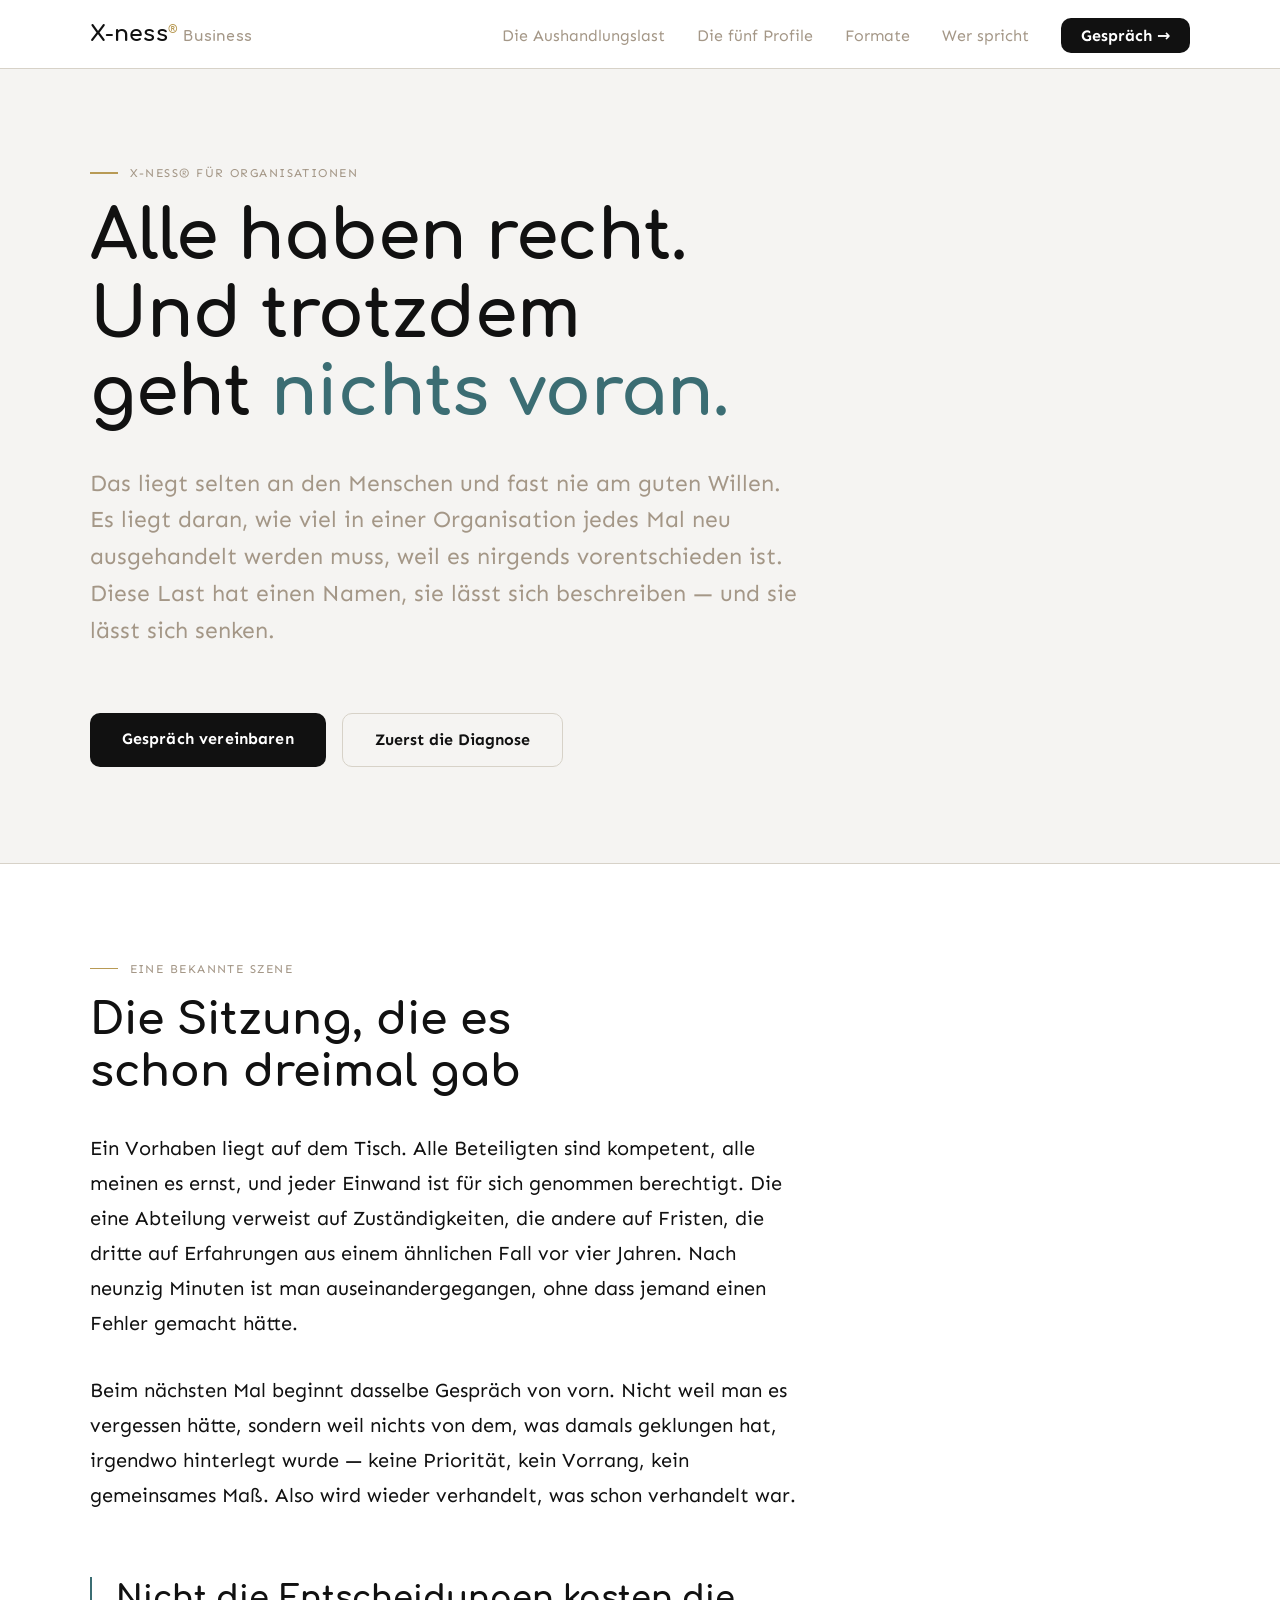
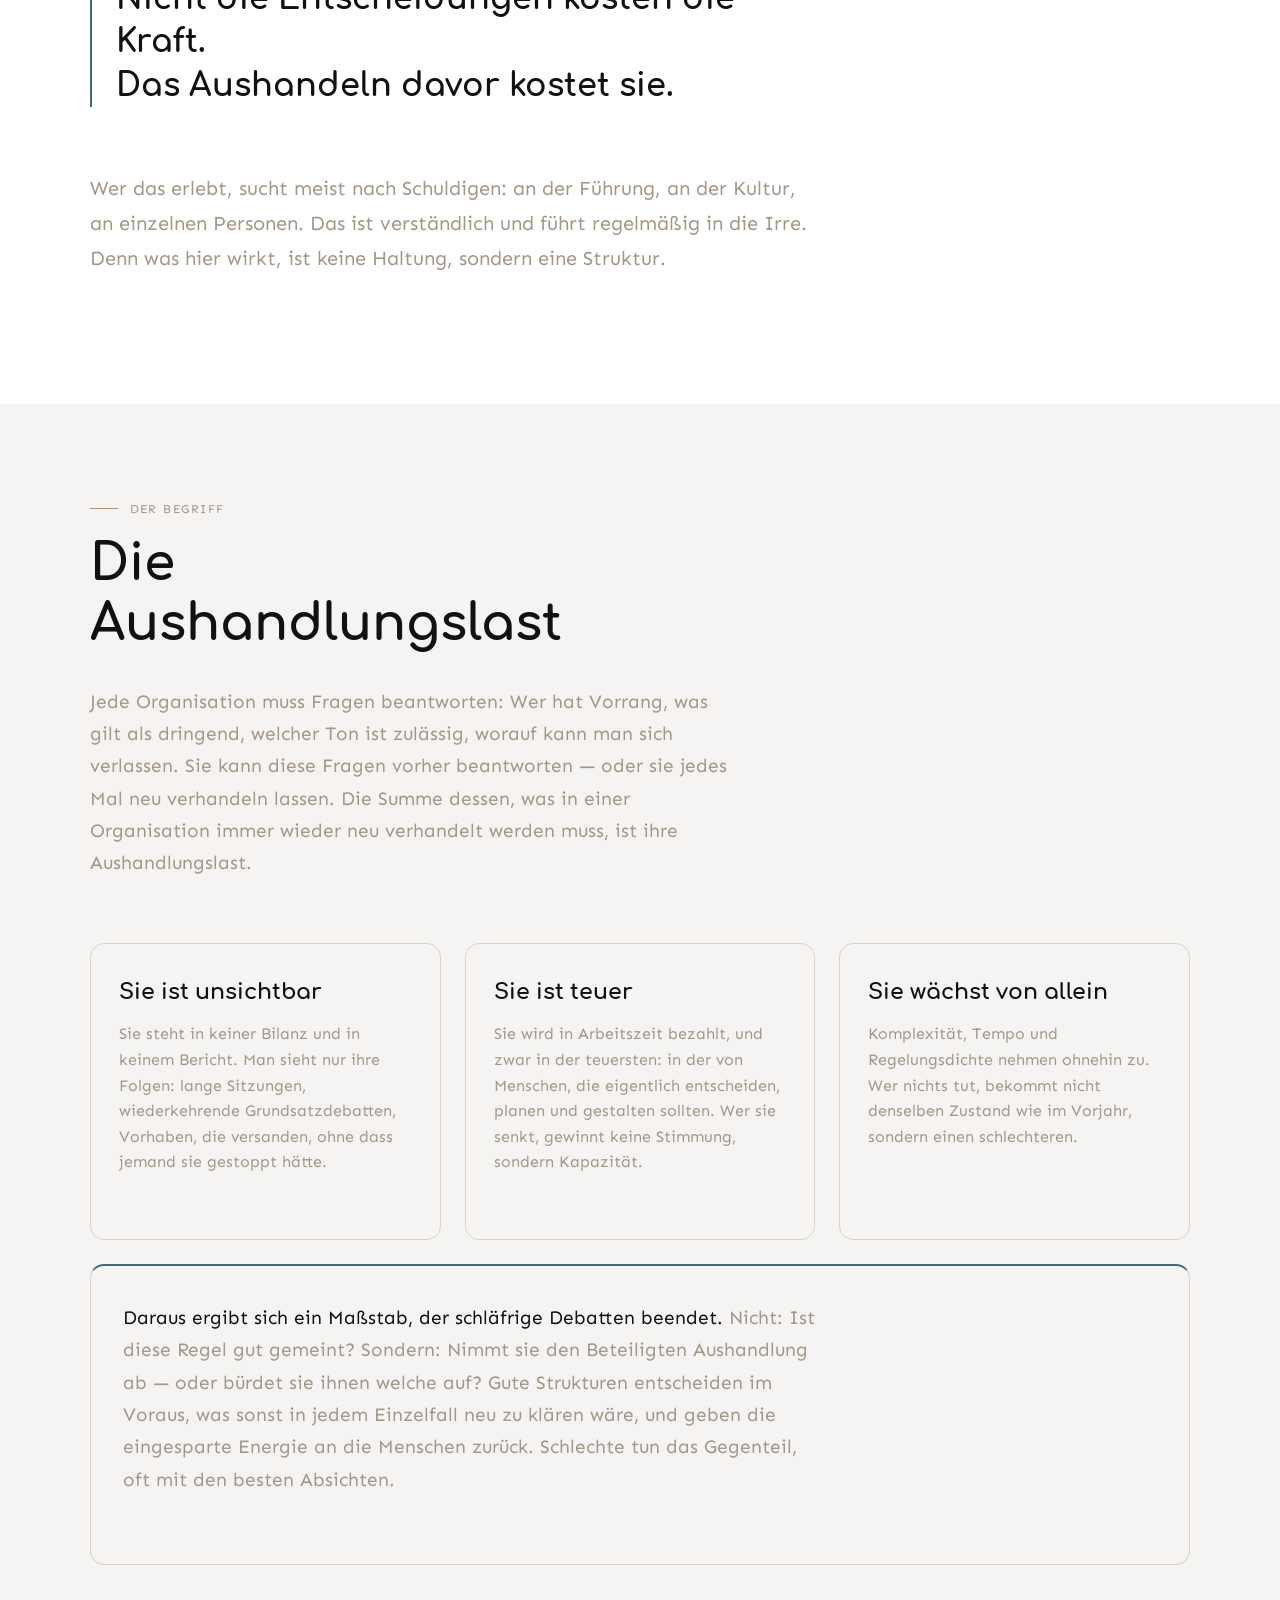
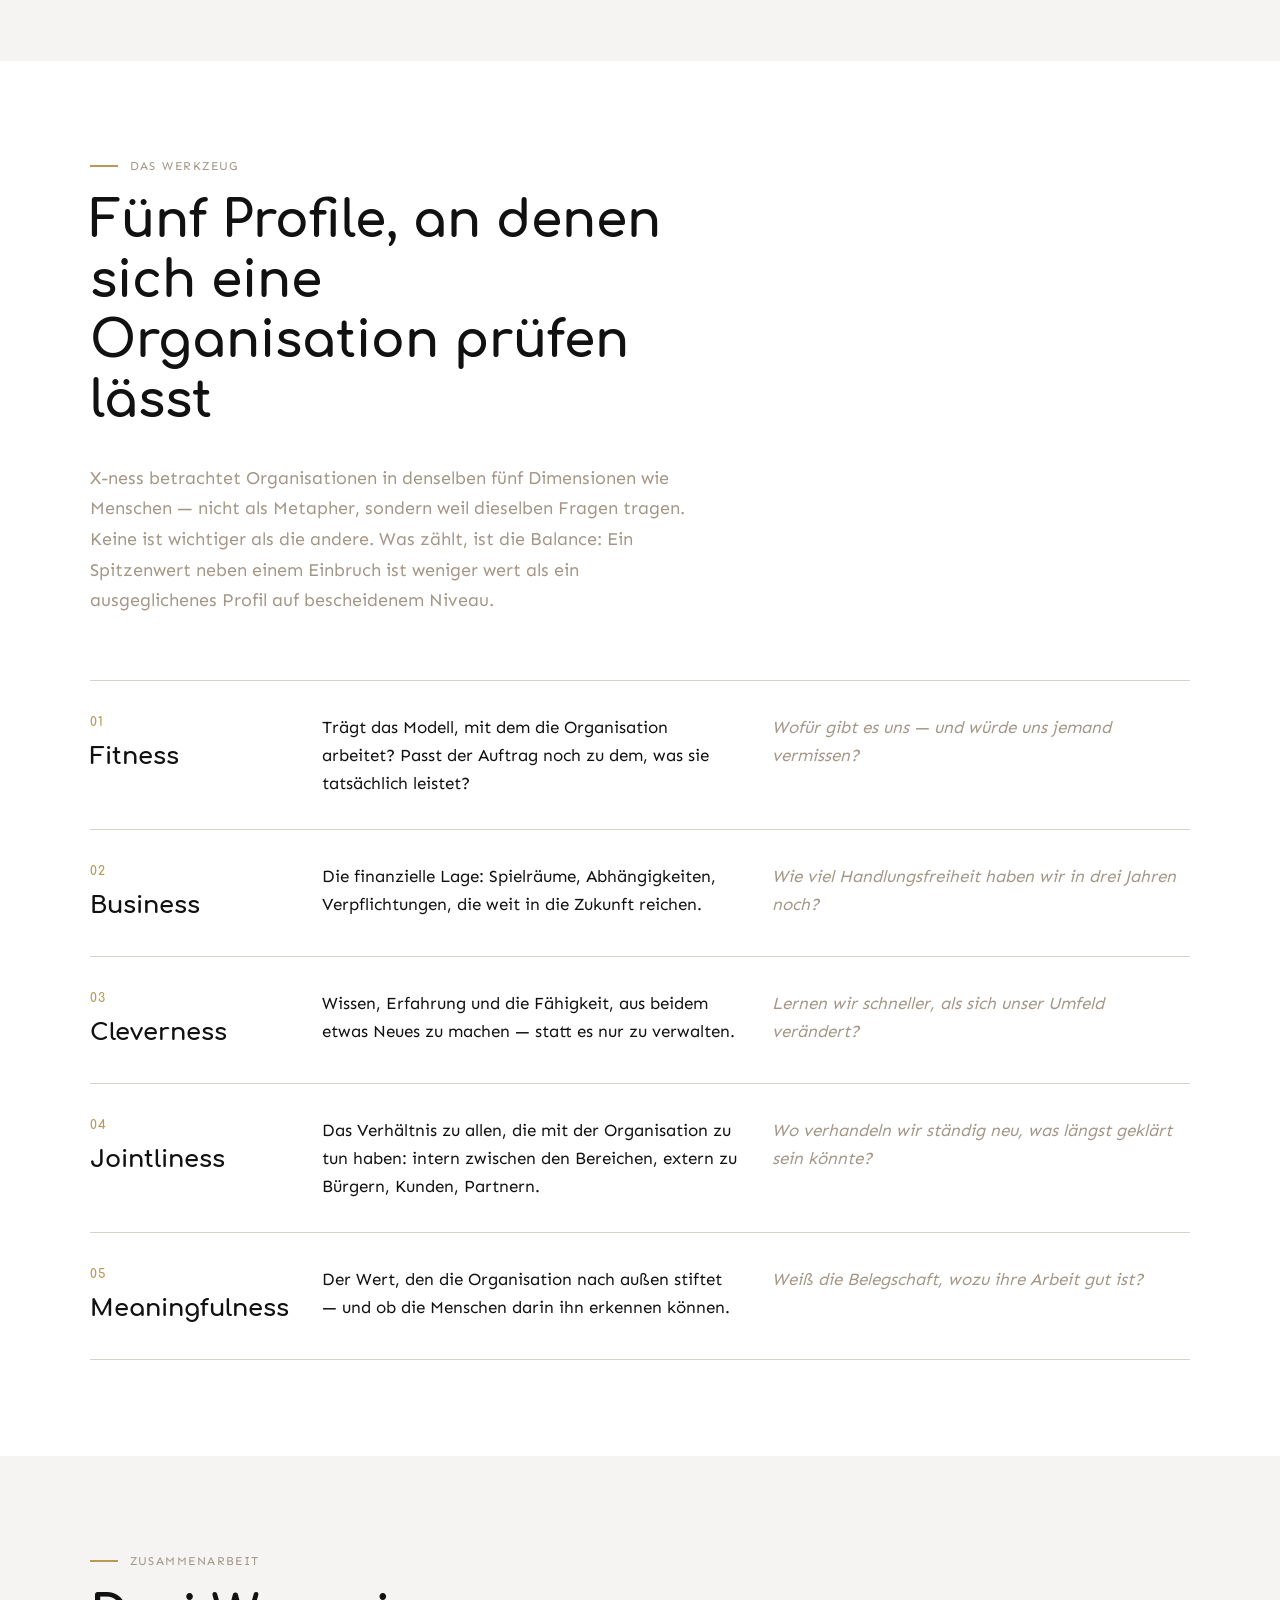
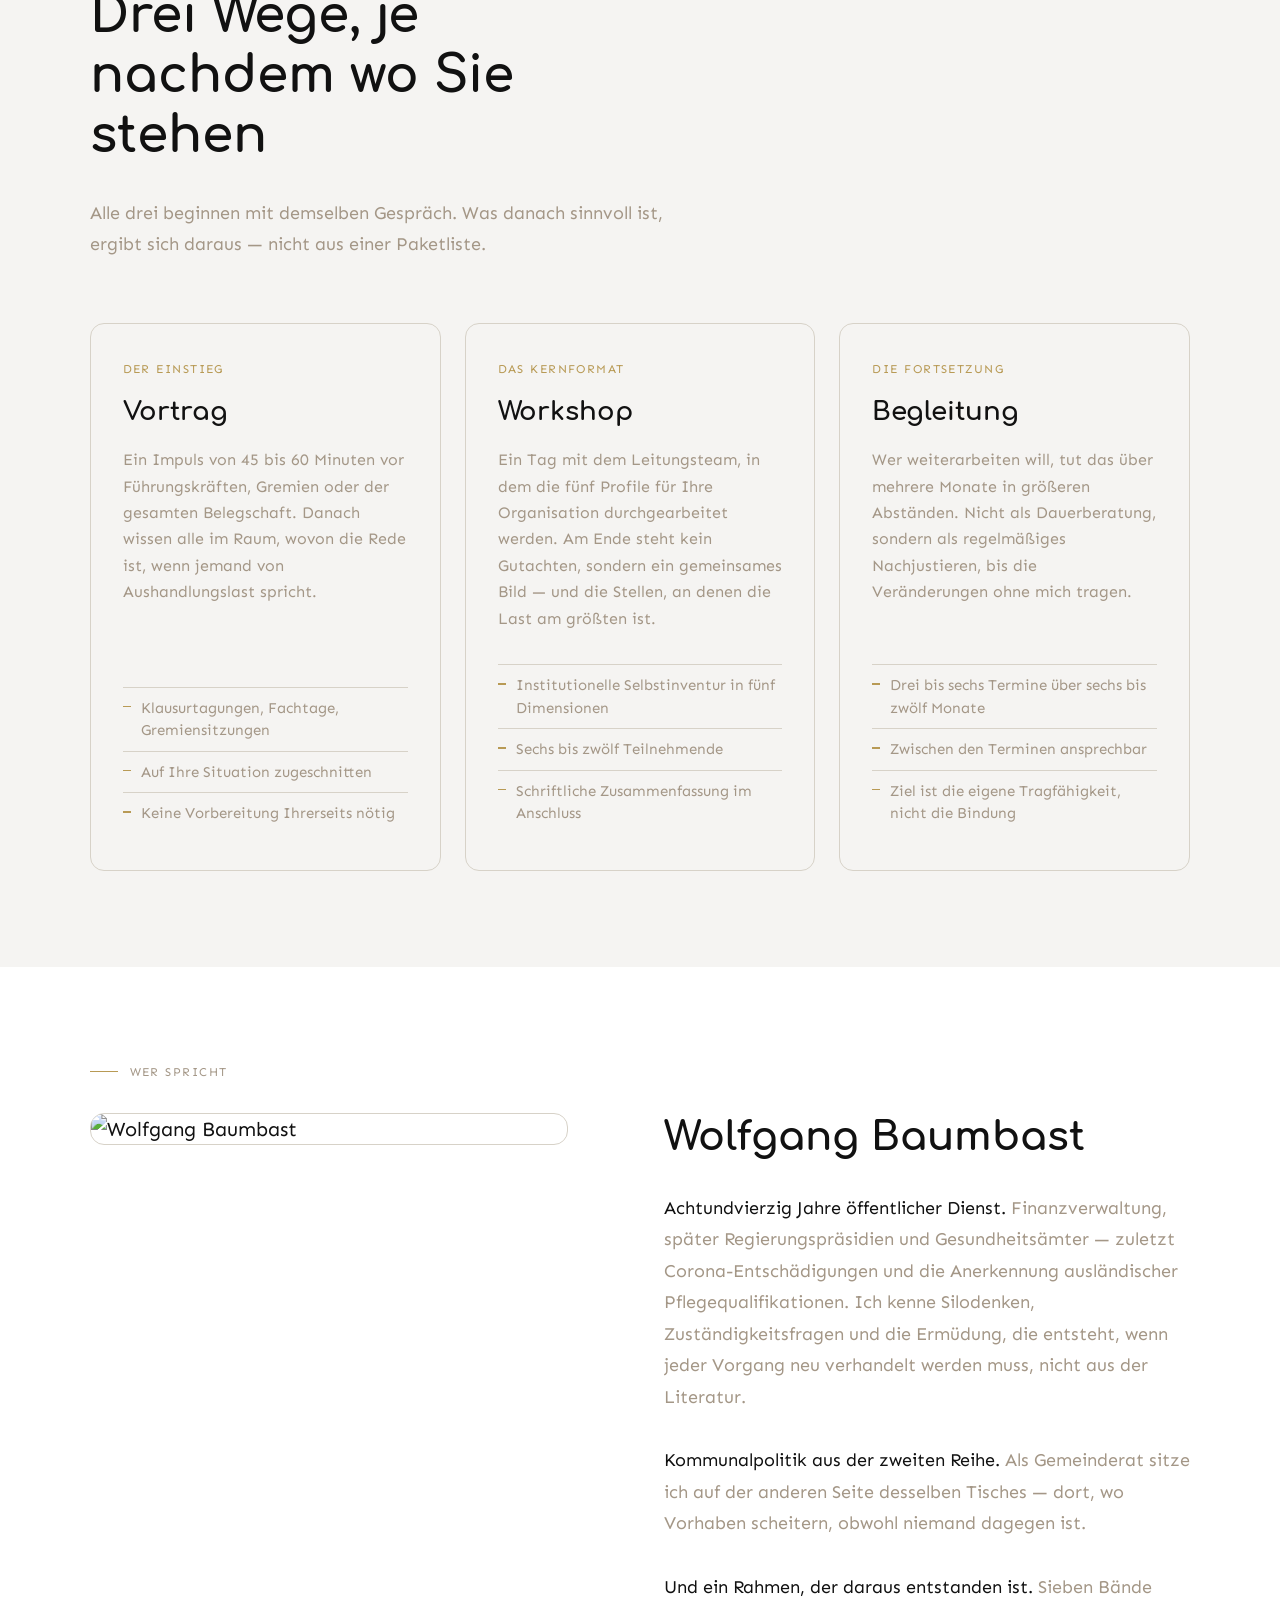
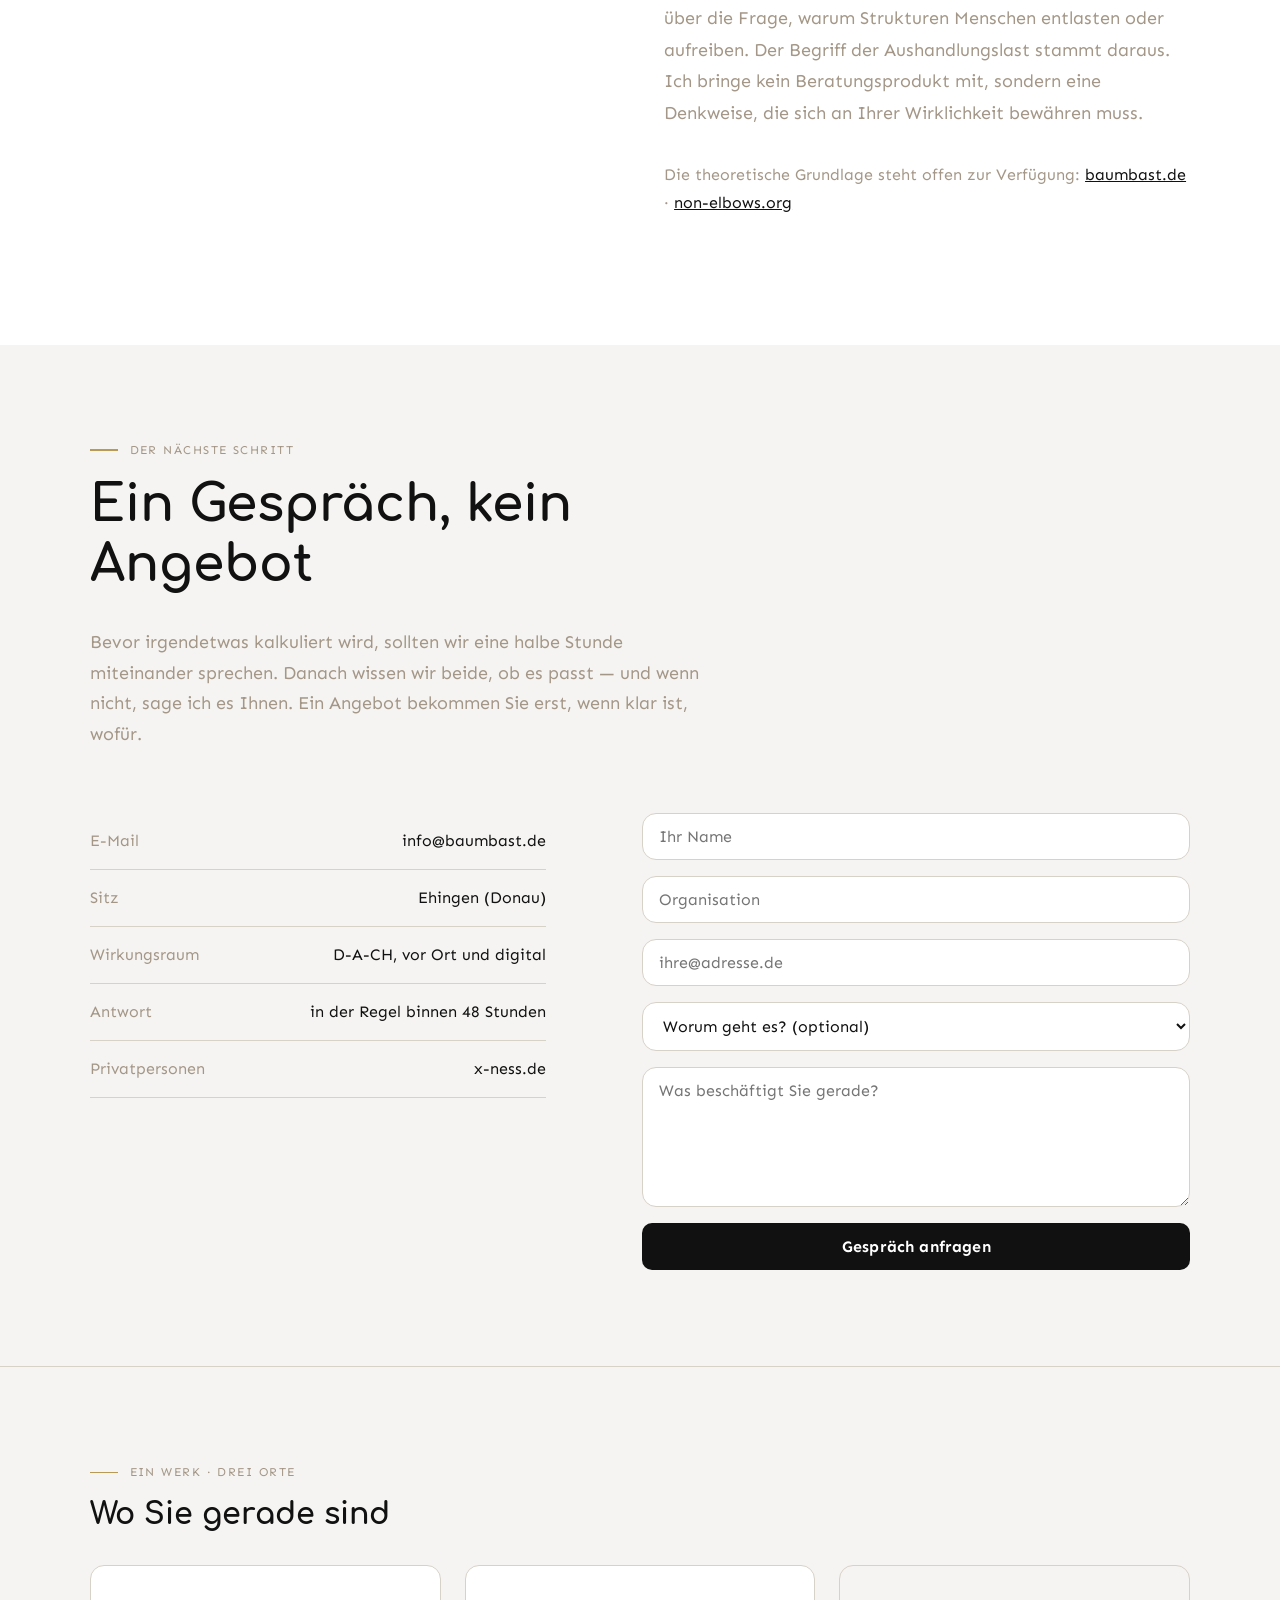
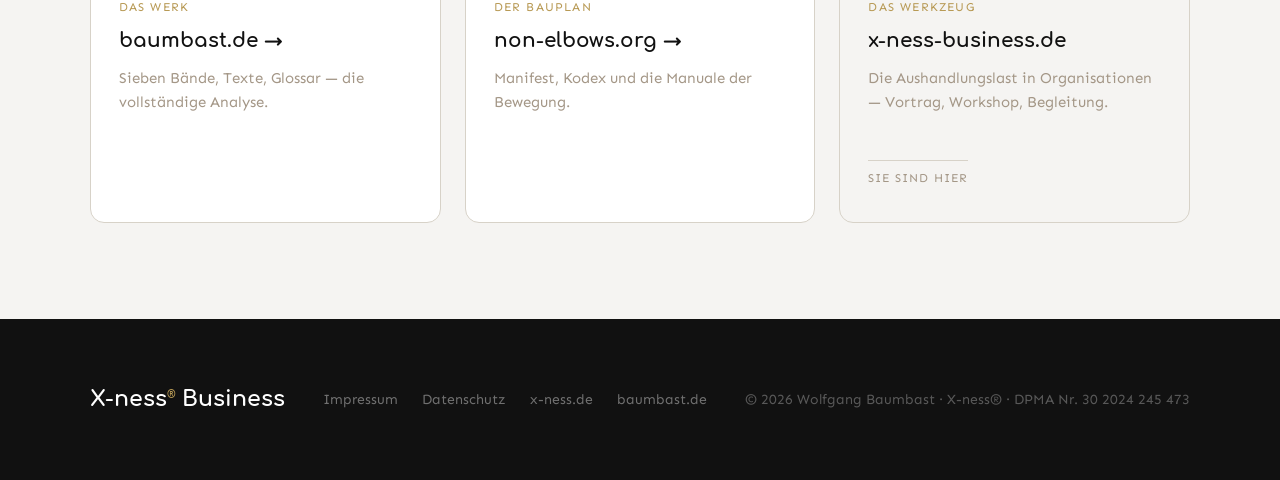
==== index.html @ b3a7e0e2 "Add files via upload" ====
<!DOCTYPE html>
<html lang="de">
<head>
<meta charset="UTF-8">
<meta name="viewport" content="width=device-width, initial-scale=1.0">
<title>X-ness&reg; Business &mdash; Die Aushandlungslast in Organisationen senken</title>
<meta name="description" content="Alle haben recht und trotzdem geht nichts voran. Warum das an Strukturen liegt, nicht an Menschen &mdash; und wie sich die Aushandlungslast einer Organisation beschreiben und senken l&auml;sst. Vortrag, Workshop, Begleitung.">
<meta name="author" content="Wolfgang Baumbast">
<link rel="canonical" href="https://www.x-ness-business.de/">
<meta property="og:type" content="website">
<meta property="og:url" content="https://www.x-ness-business.de/">
<meta property="og:title" content="X-ness&reg; Business &mdash; Die Aushandlungslast in Organisationen senken">
<meta property="og:description" content="Nicht die Entscheidungen kosten die Kraft. Das Aushandeln davor kostet sie.">
<meta property="og:locale" content="de_DE">
<link rel="stylesheet" href="fonts.css">
<style>
:root {
  --black:     #111111;
  --white:     #FFFFFF;
  --gold:      #B89A55;
  --stone:     #D7D2C8;
  --taupe:     #A49787;
  --petrol:    #3B6D73;
  --gray:      #F5F4F2;
  --serif:     'Non-Elbow-Sans', Georgia, serif;
  --sans:      'Sen', system-ui, sans-serif;
  /* Spacing per spec */
  --sp-xl:     96px;
  --sp-lg:     64px;
  --sp-md:     32px;
  --sp-sm:     16px;
  /* Layout */
  --max:       1280px;
  --read:      720px;
  --pad:       clamp(24px, 7vw, 96px);
}
*, *::before, *::after { box-sizing: border-box; margin: 0; padding: 0; }
html { scroll-behavior: smooth; }
body {
  font-family: var(--sans);
  font-size: 20px;
  color: var(--black);
  background: var(--white);
  line-height: 1.5;
  -webkit-font-smoothing: antialiased;
}
.score-klar { margin-top: var(--sp-xl); display: grid; grid-template-columns: 1fr 1fr; gap: 24px; }
.sk-box { border: 1.5px solid var(--stone); border-radius: 14px; padding: 32px 28px; background: var(--white); }
.sk-box.sk-nicht { background: transparent; }
.sk-label { font-size: 12px; letter-spacing: .1em; text-transform: uppercase; color: var(--gold); margin-bottom: 12px; }
.sk-box ul { list-style: none; margin: 0; padding: 0; }
.sk-box li { font-size: 16px; color: var(--taupe); line-height: 1.55; padding: 10px 0 10px 20px; position: relative; border-bottom: 1px solid var(--stone); }
.sk-box li:last-child { border-bottom: none; }
.sk-box li::before { content: ''; position: absolute; left: 0; top: 20px; width: 8px; height: 1.5px; background: var(--gold); }
.sk-fazit { grid-column: 1 / -1; border: 1.5px solid var(--stone); border-top: 2px solid var(--gold); border-radius: 14px; padding: 36px 32px; background: var(--white); }
.sk-fazit h3 { font-family: var(--serif); font-size: 28px; margin-bottom: var(--sp-sm); }
.sk-fazit p { font-size: 18px; line-height: 1.7; color: var(--taupe); max-width: 68ch; }
.sk-fazit p + p { margin-top: var(--sp-sm); }
.sk-fazit strong { color: var(--black); font-weight: 400; }
@media (max-width: 800px) { .score-klar { grid-template-columns: 1fr; } }

.imp-box { max-width: 640px; margin: 0 auto; text-align: center; }
.imp-form { display: flex; gap: 12px; max-width: 440px; margin: var(--sp-md) auto 0; }
.imp-form input { width: 100%; padding: 13px 16px; border: 1.5px solid var(--stone); border-radius: 14px; font-family: var(--sans); font-size: 16px; color: var(--black); outline: none; background: var(--white); transition: border-color .2s; }
.imp-form input:focus { border-color: var(--black); }
.imp-note { font-size: 13px; color: var(--taupe); margin-top: var(--sp-sm); }
.imp-note a { color: var(--taupe); }
.kt-grid { display: grid; grid-template-columns: 1fr 1.2fr; gap: var(--sp-xl); margin-top: var(--sp-lg); }
.kt-row { display: flex; justify-content: space-between; gap: 16px; padding: 16px 0; border-bottom: 1.5px solid var(--stone); font-size: 16px; }
.kt-row span { color: var(--taupe); }
.kt-row a { color: var(--black); text-decoration: none; }
.kt-form { display: flex; flex-direction: column; gap: 16px; }
.kt-form input, .kt-form textarea { width: 100%; padding: 13px 16px; border: 1.5px solid var(--stone); border-radius: 14px; font-family: var(--sans); font-size: 16px; color: var(--black); outline: none; background: var(--white); transition: border-color .2s; }
.kt-form input:focus, .kt-form textarea:focus { border-color: var(--black); }
.kt-form textarea { min-height: 150px; resize: vertical; }
@media (max-width: 860px) { .kt-grid { grid-template-columns: 1fr; } }

/* DREI HÄUSER */
.haeuser-band { background: var(--gray); border-top: 1.5px solid var(--stone); }
.haeuser-grid { display: grid; grid-template-columns: repeat(3, 1fr); gap: 24px; margin-top: var(--sp-md); }
.hd-haus {
  display: block; background: var(--white); border: 1.5px solid var(--stone);
  border-radius: 14px; padding: 32px 28px; text-decoration: none; color: var(--black);
  transition: box-shadow .2s;
}
a.hd-haus:hover { box-shadow: 0 8px 24px rgba(17,17,17,.12); }
.hd-hier { background: transparent; }
.hd-rolle { display: block; font-size: 12px; letter-spacing: .1em; text-transform: uppercase; color: var(--gold); margin-bottom: 10px; }
.hd-name { display: block; font-family: var(--serif); font-size: 20px; margin-bottom: 10px; }
.hd-text { font-size: 15px; color: var(--taupe); line-height: 1.6; }
.hd-marke { display: inline-block; margin-top: 14px; font-size: 12px; letter-spacing: .08em; text-transform: uppercase; color: var(--taupe); border-top: 1.5px solid var(--stone); padding-top: 8px; }
@media (max-width: 760px) { .haeuser-grid { grid-template-columns: 1fr; } }

/* BRÜCKE */
.bruecke {
  margin-top: var(--sp-lg);
  padding-top: var(--sp-md);
  border-top: 1.5px solid var(--stone);
  max-width: var(--read);
}
.bruecke p {
  font-size: 17px;
  line-height: 1.65;
  color: var(--taupe);
  margin-bottom: var(--sp-sm);
}
.bruecke a {
  font-size: 16px;
  color: var(--black);
  text-decoration: none;
  border-bottom: 1.5px solid var(--stone);
  padding-bottom: 4px;
  transition: border-color .2s;
}
.bruecke a:hover { border-bottom-color: var(--black); }

/* NAV */
nav {
  position: fixed; top: 0; left: 0; right: 0; z-index: 100;
  background: rgba(255,255,255,.97);
  backdrop-filter: blur(8px);
  border-bottom: 1.5px solid var(--stone);
  padding: 0 var(--pad);
}
.nav-inner {
  max-width: var(--max); margin: 0 auto;
  display: flex; align-items: center; justify-content: space-between; height: 68px;
}
.nav-logo { font-family: var(--serif); font-size: 22px; color: var(--black); text-decoration: none; letter-spacing: .01em; }
.nav-logo sup { font-size: 11px; color: var(--gold); vertical-align: super; }
.nav-links { display: flex; gap: 32px; list-style: none; }
.nav-links a { font-size: 16px; font-weight: 400; color: var(--taupe); text-decoration: none; transition: color .2s; }
.nav-links a:hover { color: var(--black); }
/* Buttons per spec: primary=black/white, secondary=white/black border */
.btn-primary {
  display: inline-block;
  background: var(--black); color: var(--white);
  font-family: var(--sans); font-size: 16px; font-weight: 700;
  padding: 14px 32px; border-radius: 10px;
  text-decoration: none; border: none; cursor: pointer;
  transition: opacity .2s; letter-spacing: .01em;
}
.btn-primary:hover { opacity: .85; }
.btn-secondary {
  display: inline-block;
  background: var(--white); color: var(--black);
  font-family: var(--sans); font-size: 16px; font-weight: 400;
  padding: 13px 32px; border-radius: 10px;
  text-decoration: none; border: 1.5px solid var(--black); cursor: pointer;
  transition: background .2s;
}
.btn-secondary:hover { background: var(--gray); }
.nav-cta { background: var(--black) !important; color: var(--white) !important; padding: 8px 20px; border-radius: 10px; font-weight: 700 !important; }
.nav-cta:hover { opacity: .85 !important; color: var(--white) !important; }
@media (max-width: 680px) { .nav-links { display: none; } }
/* FOOTER */
footer {
  background: var(--black); padding: var(--sp-lg) var(--pad);
  color: rgba(255,255,255,.4); font-size: 14px; font-weight: 400;
}
.footer-inner {
  max-width: var(--max); margin: 0 auto;
  display: flex; justify-content: space-between; align-items: center; flex-wrap: wrap; gap: var(--sp-md);
}
.footer-logo { font-family: var(--serif); font-size: 20px; color: rgba(255,255,255,.7); text-decoration: none; }
.footer-logo sup { font-size: 10px; color: var(--gold); }
.footer-links { display: flex; gap: 24px; flex-wrap: wrap; list-style: none; }
.footer-links a { color: rgba(255,255,255,.4); text-decoration: none; transition: color .2s; }
.footer-links a:hover { color: rgba(255,255,255,.8); }
/* TYPOGRAPHY */
h1 { font-family: var(--serif); font-weight: 400; color: var(--black); line-height: 1.15; }
h2 { font-family: var(--serif); font-weight: 400; color: var(--black); line-height: 1.2; }
h3 { font-family: var(--serif); font-weight: 400; color: var(--black); margin-bottom: var(--sp-sm); }
p { font-weight: 400; line-height: 1.5; margin-bottom: var(--sp-md); color: var(--taupe); }
p strong { font-weight: 700; color: var(--black); }
.eyebrow {
  font-size: 12px; letter-spacing: .12em; text-transform: uppercase;
  color: var(--taupe); margin-bottom: var(--sp-sm);
  display: flex; align-items: center; gap: 12px;
}
.eyebrow::before { content: ''; width: 28px; height: 1.5px; background: var(--gold); flex-shrink: 0; }
/* SECTIONS */
section { padding: var(--sp-xl) var(--pad); }
.section-inner { max-width: var(--max); margin: 0 auto; }
.read-inner { max-width: var(--read); margin: 0 auto; }
.page-wrap { max-width: var(--read); margin: 0 auto; padding: 120px var(--pad) var(--sp-xl); }


/* ── HERO ── */
.hero {
  padding: 160px var(--pad) var(--sp-xl);
  background: var(--white);
  border-bottom: 1.5px solid var(--stone);
}
.hero-inner {
  max-width: var(--max); margin: 0 auto;
  display: grid; grid-template-columns: 1fr 1fr;
  gap: 80px; align-items: center;
}
.hero h1 {
  font-size: clamp(48px, 6vw, 72px);
  color: var(--black); margin-bottom: var(--sp-md);
}
.hero h1 em { font-style: italic; color: var(--taupe); }
.hero-sub {
  font-size: 20px; color: var(--taupe); max-width: 44ch;
  line-height: 1.6; margin-bottom: var(--sp-lg);
}
.hero-btns { display: flex; gap: 16px; flex-wrap: wrap; }

/* Score card */
.score-card {
  border: 1.5px solid var(--stone); border-radius: 14px;
  padding: 40px; background: var(--white);
  box-shadow: 0 6px 24px rgba(17,17,17,.08);
}
.score-card-title {
  font-family: var(--serif); font-size: 18px; color: var(--black);
  margin-bottom: var(--sp-md);
}
.dim-row { display: flex; align-items: center; gap: 14px; margin-bottom: 14px; }
.dim-label { font-size: 14px; color: var(--taupe); width: 120px; flex-shrink: 0; }
.dim-bar-bg { flex: 1; height: 4px; background: var(--stone); border-radius: 20px; overflow: hidden; }
.dim-bar-fill { height: 100%; background: var(--black); border-radius: 20px; }
.dim-val { font-size: 13px; color: var(--taupe); width: 28px; text-align: right; }
.score-total {
  margin-top: var(--sp-md); padding-top: var(--sp-md);
  border-top: 1.5px solid var(--stone);
  display: flex; justify-content: space-between; align-items: baseline;
}
.score-total-label { font-size: 13px; color: var(--taupe); }
.score-total-val { font-family: var(--serif); font-size: 40px; color: var(--black); }
.score-total-val span { font-size: 16px; color: var(--taupe); font-family: var(--sans); }

@media (max-width: 900px) {
  .hero-inner { grid-template-columns: 1fr; gap: 48px; }
  .score-card { display: none; }
}

/* ── WARUM ── */
.warum { background: var(--white); }
.warum-grid {
  display: grid; grid-template-columns: repeat(3,1fr); gap: 0;
  margin-top: var(--sp-lg); border: 1.5px solid var(--stone); border-radius: 14px;
  overflow: hidden;
}
.warum-item {
  padding: 40px 32px;
  border-right: 1.5px solid var(--stone);
}
.warum-item:last-child { border-right: none; }
.warum-num { font-family: var(--serif); font-size: 56px; color: var(--stone); line-height: 1; margin-bottom: var(--sp-md); }
.warum-title { font-family: var(--serif); font-size: 24px; color: var(--black); margin-bottom: var(--sp-sm); }
.warum-text { font-size: 16px; color: var(--taupe); line-height: 1.6; margin: 0; }
@media (max-width: 800px) {
  .warum-grid { grid-template-columns: 1fr; }
  .warum-item { border-right: none; border-bottom: 1.5px solid var(--stone); }
  .warum-item:last-child { border-bottom: none; }
}

/* ── SCORE ── */
.score-section { background: var(--gray); }
.score-grid {
  display: grid; grid-template-columns: 1fr 1fr; gap: var(--sp-xl);
  align-items: start; margin-top: var(--sp-lg);
}
.score-box {
  border: 1.5px solid var(--stone); border-radius: 14px; padding: 32px;
  background: var(--white);
}
.score-box-label { font-size: 12px; letter-spacing: .1em; text-transform: uppercase; color: var(--taupe); margin-bottom: 10px; }
.score-box-title { font-family: var(--serif); font-size: 26px; color: var(--black); margin-bottom: 14px; }
.score-box-text { font-size: 16px; color: var(--taupe); line-height: 1.6; margin: 0; }
.score-effects { margin-top: var(--sp-lg); display: flex; flex-direction: column; gap: var(--sp-md); }
.score-effect { display: flex; gap: 16px; align-items: flex-start; }
.score-effect-line { width: 1.5px; background: var(--stone); flex-shrink: 0; height: 24px; margin-top: 4px; }
.score-effect-text { font-size: 18px; color: var(--black); line-height: 1.5; margin: 0; }
.score-effect-text span { color: var(--taupe); font-size: 15px; display: block; margin-top: 4px; }
@media (max-width: 800px) { .score-grid { grid-template-columns: 1fr; } }

/* ── DIMENSIONEN ── */
.dims-section { background: var(--white); }
.dims-grid {
  display: grid; grid-template-columns: repeat(5,1fr); gap: 0;
  margin-top: var(--sp-lg); border: 1.5px solid var(--stone);
  border-radius: 14px; overflow: hidden;
}
.dim-card {
  padding: 32px 24px; border-right: 1.5px solid var(--stone);
  transition: background .2s;
}
.dim-card:last-child { border-right: none; }
.dim-card:hover { background: var(--gray); }
.dim-icon { font-size: 20px; margin-bottom: var(--sp-md); }
.dim-name { font-family: var(--serif); font-size: 20px; color: var(--black); margin-bottom: 8px; }
.dim-desc { font-size: 14px; color: var(--taupe); line-height: 1.6; margin: 0; }
@media (max-width: 900px) {
  .dims-grid { grid-template-columns: 1fr 1fr; }
  .dim-card { border-right: none; border-bottom: 1.5px solid var(--stone); }
  .dim-card:last-child { border-bottom: none; }
}

/* ── INSTITUTIONEN ── */
.inst-section { background: var(--gray); }
.inst-grid {
  display: grid; grid-template-columns: 1fr 1fr; gap: var(--sp-xl);
  align-items: center; margin-top: var(--sp-lg);
}
.inst-dims { display: flex; flex-direction: column; gap: 12px; }
.inst-dim {
  padding: 20px 24px; border: 1.5px solid var(--stone); border-radius: 14px;
  background: var(--white); display: flex; justify-content: space-between; align-items: center;
}
.inst-dim-name { font-family: var(--serif); font-size: 18px; color: var(--black); }
.inst-dim-sub { font-size: 13px; color: var(--taupe); }
@media (max-width: 800px) { .inst-grid { grid-template-columns: 1fr; } }

/* ── ÜBER WOLFGANG ── */
.ueber-section { background: var(--white); }
.ueber-grid {
  display: grid; grid-template-columns: 360px 1fr; gap: var(--sp-xl);
  align-items: start; margin-top: var(--sp-lg);
}
.ueber-portrait {
  border-radius: 14px; overflow: hidden;
  box-shadow: 0 6px 24px rgba(17,17,17,.12);
  aspect-ratio: 3/4;
  background: var(--gray);
}
.ueber-portrait img {
  width: 100%; height: 100%; object-fit: cover; display: block;
}
.ueber-links { margin-top: var(--sp-md); display: flex; flex-direction: column; gap: 8px; }
.ueber-links a { font-size: 16px; color: var(--black); text-decoration: none; border-bottom: 1px solid var(--stone); padding-bottom: 8px; }
.ueber-links a:hover { border-color: var(--black); }
@media (max-width: 800px) {
  .ueber-grid { grid-template-columns: 1fr; }
  .ueber-portrait { max-width: 280px; }
}

/* ── CTA ── */
.cta-section {
  background: var(--white); border-top: 1.5px solid var(--stone);
}
.cta-inner { max-width: 640px; margin: 0 auto; text-align: center; }
.cta-inner h2 { font-size: 42px; margin-bottom: var(--sp-md); }
.cta-inner p { margin-bottom: var(--sp-lg); }

/* ── x-ness-business.de ── */
.b-hero { padding: calc(68px + var(--sp-xl)) var(--pad) var(--sp-xl); background: var(--gray); border-bottom: 1.5px solid var(--stone); }
.b-hero-inner { max-width: var(--max); margin: 0 auto; }
.b-hero h1 { font-size: clamp(38px, 5.6vw, 68px); max-width: 17ch; }
.b-hero h1 em { font-style: normal; color: var(--petrol); }
.b-lead { font-size: clamp(19px, 2vw, 23px); color: var(--taupe); max-width: 60ch; margin-top: var(--sp-md); line-height: 1.6; }
.b-cta-row { display: flex; gap: 16px; flex-wrap: wrap; margin-top: var(--sp-lg); }
.btn-line { display: inline-block; font-family: var(--sans); font-size: 16px; font-weight: 700; color: var(--black); text-decoration: none; padding: 14px 32px; border: 1.5px solid var(--stone); border-radius: 10px; background: transparent; transition: border-color .2s; }
.btn-line:hover { border-color: var(--black); }

/* Szene */
.b-szene { max-width: var(--read); }
.b-szene p { font-size: 20px; line-height: 1.75; color: var(--black); margin-bottom: var(--sp-md); }
.b-szene p.b-quiet { color: var(--taupe); }
.b-szene .b-punkt { font-family: var(--serif); font-size: clamp(24px, 3vw, 32px); line-height: 1.35; border-left: 2px solid var(--petrol); padding-left: 24px; margin: var(--sp-lg) 0; }

/* Last-Rechnung */
.b-last { display: grid; grid-template-columns: repeat(3, 1fr); gap: 24px; margin-top: var(--sp-lg); }
.b-last-box { border: 1.5px solid var(--stone); border-radius: 14px; padding: 32px 28px; }
.b-last-box h3 { font-family: var(--serif); font-size: 22px; font-weight: 400; margin-bottom: 12px; }
.b-last-box p { font-size: 16px; color: var(--taupe); line-height: 1.6; }
.b-last-fazit { grid-column: 1 / -1; border: 1.5px solid var(--stone); border-top: 2px solid var(--petrol); border-radius: 14px; padding: 36px 32px; background: var(--gray); }
.b-last-fazit p { font-size: 19px; line-height: 1.7; color: var(--taupe); max-width: 70ch; }
.b-last-fazit strong { color: var(--black); font-weight: 400; }

/* Fünf Profile */
.b-dim { border-top: 1.5px solid var(--stone); }
.b-dim-row { display: grid; grid-template-columns: 200px 1fr 1fr; gap: 32px; padding: 32px 0; border-bottom: 1.5px solid var(--stone); align-items: start; }
.b-dim-name { font-family: var(--serif); font-size: 24px; }
.b-dim-num { font-size: 12px; letter-spacing: .12em; color: var(--gold); display: block; margin-bottom: 8px; }
.b-dim-was { font-size: 17px; line-height: 1.65; }
.b-dim-frage { font-size: 17px; line-height: 1.65; color: var(--taupe); font-style: italic; }

/* Formate */
.b-formate { display: grid; grid-template-columns: repeat(3, 1fr); gap: 24px; margin-top: var(--sp-lg); }
.b-format { border: 1.5px solid var(--stone); border-radius: 14px; padding: 36px 32px; display: flex; flex-direction: column; }
.b-format .b-f-tag { font-size: 12px; letter-spacing: .12em; text-transform: uppercase; color: var(--gold); margin-bottom: 14px; }
.b-format h3 { font-family: var(--serif); font-size: 26px; font-weight: 400; margin-bottom: var(--sp-sm); }
.b-format p { font-size: 16px; color: var(--taupe); line-height: 1.65; margin-bottom: var(--sp-md); flex: 1; }
.b-format ul { list-style: none; }
.b-format li { font-size: 15px; color: var(--taupe); padding: 9px 0 9px 18px; position: relative; border-top: 1px solid var(--stone); }
.b-format li::before { content: ''; position: absolute; left: 0; top: 18px; width: 8px; height: 1.5px; background: var(--gold); }

/* Wer */
.b-wer { display: grid; grid-template-columns: 1fr 1.1fr; gap: var(--sp-xl); align-items: start; }
.b-wer img { width: 100%; height: auto; border-radius: 14px; border: 1.5px solid var(--stone); display: block; }
.b-wer p { font-size: 18px; line-height: 1.75; color: var(--taupe); margin-bottom: var(--sp-md); }
.b-wer p strong { color: var(--black); font-weight: 400; }

/* Kontakt */
.b-kt-grid { display: grid; grid-template-columns: 1fr 1.2fr; gap: var(--sp-xl); margin-top: var(--sp-lg); }
.b-kt-row { display: flex; justify-content: space-between; gap: 16px; padding: 16px 0; border-bottom: 1.5px solid var(--stone); font-size: 16px; }
.b-kt-row span { color: var(--taupe); }
.b-kt-row a, .b-kt-row .b-val { color: var(--black); text-decoration: none; }
.b-kt-form { display: flex; flex-direction: column; gap: 16px; }
.b-kt-form input, .b-kt-form textarea, .b-kt-form select { width: 100%; padding: 13px 16px; border: 1.5px solid var(--stone); border-radius: 14px; font-family: var(--sans); font-size: 16px; color: var(--black); background: var(--white); outline: none; transition: border-color .2s; }
.b-kt-form input:focus, .b-kt-form textarea:focus, .b-kt-form select:focus { border-color: var(--black); }
.b-kt-form textarea { min-height: 140px; resize: vertical; }

/* Drei Häuser */
.haeuser-band { background: var(--gray); border-top: 1.5px solid var(--stone); }
.haeuser-grid { display: grid; grid-template-columns: repeat(3, 1fr); gap: 24px; margin-top: var(--sp-md); }
.hd-haus { display: block; background: var(--white); border: 1.5px solid var(--stone); border-radius: 14px; padding: 32px 28px; text-decoration: none; color: var(--black); transition: box-shadow .2s; }
a.hd-haus:hover { box-shadow: 0 8px 24px rgba(17,17,17,.12); }
.hd-hier { background: transparent; }
.hd-rolle { display: block; font-size: 12px; letter-spacing: .1em; text-transform: uppercase; color: var(--gold); margin-bottom: 10px; }
.hd-name { display: block; font-family: var(--serif); font-size: 20px; margin-bottom: 10px; }
.hd-text { font-size: 15px; color: var(--taupe); line-height: 1.6; }
.hd-marke { display: inline-block; margin-top: 14px; font-size: 12px; letter-spacing: .08em; text-transform: uppercase; color: var(--taupe); border-top: 1.5px solid var(--stone); padding-top: 8px; }

footer .footer-inner { max-width: var(--max); margin: 0 auto; display: flex; flex-wrap: wrap; gap: 24px; align-items: center; justify-content: space-between; }
footer .footer-logo { font-family: var(--serif); font-size: 22px; color: var(--white); text-decoration: none; }
footer .footer-links { display: flex; gap: 24px; list-style: none; }
footer a { color: rgba(255,255,255,.6); text-decoration: none; }
footer a:hover { color: var(--white); }

@media (max-width: 960px) {
  .b-last, .b-formate, .haeuser-grid { grid-template-columns: 1fr; }
  .b-dim-row { grid-template-columns: 1fr; gap: 12px; }
  .b-wer, .b-kt-grid { grid-template-columns: 1fr; gap: var(--sp-lg); }
}

</style>
</head>
<body>

<nav>
  <div class="nav-inner">
    <a href="index.html" class="nav-logo">X-ness<sup>&reg;</sup> <span style="font-size:14px;color:var(--taupe);">Business</span></a>
    <ul class="nav-links">
      <li><a href="#last">Die Aushandlungslast</a></li>
      <li><a href="#profile">Die f&uuml;nf Profile</a></li>
      <li><a href="#formate">Formate</a></li>
      <li><a href="#wer">Wer spricht</a></li>
      <li><a href="#gespraech" class="nav-cta">Gespr&auml;ch &rarr;</a></li>
    </ul>
  </div>
</nav>

<header class="b-hero">
  <div class="b-hero-inner">
    <div class="eyebrow">X-ness&reg; f&uuml;r Organisationen</div>
    <h1>Alle haben recht.<br>Und trotzdem geht <em>nichts voran.</em></h1>
    <p class="b-lead">
      Das liegt selten an den Menschen und fast nie am guten Willen. Es liegt daran,
      wie viel in einer Organisation jedes Mal neu ausgehandelt werden muss, weil es
      nirgends vorentschieden ist. Diese Last hat einen Namen, sie l&auml;sst sich
      beschreiben &mdash; und sie l&auml;sst sich senken.
    </p>
    <div class="b-cta-row">
      <a href="#gespraech" class="btn-primary">Gespr&auml;ch vereinbaren</a>
      <a href="#last" class="btn-line">Zuerst die Diagnose</a>
    </div>
  </div>
</header>

<section id="szene">
  <div class="section-inner">
    <div class="b-szene">
      <div class="eyebrow">Eine bekannte Szene</div>
      <h2 style="font-size:clamp(30px,4vw,44px);max-width:20ch;">Die Sitzung, die es schon dreimal gab</h2>
      <p style="margin-top:var(--sp-md);">
        Ein Vorhaben liegt auf dem Tisch. Alle Beteiligten sind kompetent, alle meinen
        es ernst, und jeder Einwand ist f&uuml;r sich genommen berechtigt. Die eine Abteilung
        verweist auf Zust&auml;ndigkeiten, die andere auf Fristen, die dritte auf Erfahrungen
        aus einem &auml;hnlichen Fall vor vier Jahren. Nach neunzig Minuten ist man
        auseinandergegangen, ohne dass jemand einen Fehler gemacht h&auml;tte.
      </p>
      <p>
        Beim n&auml;chsten Mal beginnt dasselbe Gespr&auml;ch von vorn. Nicht weil man es vergessen
        h&auml;tte, sondern weil nichts von dem, was damals geklungen hat, irgendwo hinterlegt
        wurde &mdash; keine Priorit&auml;t, kein Vorrang, kein gemeinsames Ma&szlig;. Also wird wieder
        verhandelt, was schon verhandelt war.
      </p>
      <p class="b-punkt">
        Nicht die Entscheidungen kosten die Kraft.<br>Das Aushandeln davor kostet sie.
      </p>
      <p class="b-quiet">
        Wer das erlebt, sucht meist nach Schuldigen: an der F&uuml;hrung, an der Kultur, an
        einzelnen Personen. Das ist verst&auml;ndlich und f&uuml;hrt regelm&auml;&szlig;ig in die Irre.
        Denn was hier wirkt, ist keine Haltung, sondern eine Struktur.
      </p>
    </div>
  </div>
</section>

<section id="last" style="background:var(--gray);">
  <div class="section-inner">
    <div class="eyebrow">Der Begriff</div>
    <h2 style="font-size:clamp(32px,4.4vw,50px);max-width:18ch;">Die Aushandlungslast</h2>
    <p style="font-size:19px;max-width:64ch;margin-top:var(--sp-md);color:var(--taupe);line-height:1.7;">
      Jede Organisation muss Fragen beantworten: Wer hat Vorrang, was gilt als
      dringend, welcher Ton ist zul&auml;ssig, worauf kann man sich verlassen. Sie kann
      diese Fragen vorher beantworten &mdash; oder sie jedes Mal neu verhandeln lassen.
      Die Summe dessen, was in einer Organisation immer wieder neu verhandelt werden
      muss, ist ihre Aushandlungslast.
    </p>

    <div class="b-last">
      <div class="b-last-box">
        <h3>Sie ist unsichtbar</h3>
        <p>
          Sie steht in keiner Bilanz und in keinem Bericht. Man sieht nur ihre Folgen:
          lange Sitzungen, wiederkehrende Grundsatzdebatten, Vorhaben, die
          versanden, ohne dass jemand sie gestoppt h&auml;tte.
        </p>
      </div>
      <div class="b-last-box">
        <h3>Sie ist teuer</h3>
        <p>
          Sie wird in Arbeitszeit bezahlt, und zwar in der teuersten: in der von
          Menschen, die eigentlich entscheiden, planen und gestalten sollten. Wer sie
          senkt, gewinnt keine Stimmung, sondern Kapazit&auml;t.
        </p>
      </div>
      <div class="b-last-box">
        <h3>Sie w&auml;chst von allein</h3>
        <p>
          Komplexit&auml;t, Tempo und Regelungsdichte nehmen ohnehin zu. Wer nichts tut,
          bekommt nicht denselben Zustand wie im Vorjahr, sondern einen schlechteren.
        </p>
      </div>
      <div class="b-last-fazit">
        <p>
          <strong>Daraus ergibt sich ein Ma&szlig;stab, der schl&auml;frige Debatten beendet.</strong>
          Nicht: Ist diese Regel gut gemeint? Sondern: Nimmt sie den Beteiligten
          Aushandlung ab &mdash; oder b&uuml;rdet sie ihnen welche auf? Gute Strukturen entscheiden
          im Voraus, was sonst in jedem Einzelfall neu zu kl&auml;ren w&auml;re, und geben die
          eingesparte Energie an die Menschen zur&uuml;ck. Schlechte tun das Gegenteil, oft
          mit den besten Absichten.
        </p>
      </div>
    </div>
  </div>
</section>

<section id="profile">
  <div class="section-inner">
    <div class="eyebrow">Das Werkzeug</div>
    <h2 style="font-size:clamp(32px,4.4vw,50px);max-width:20ch;">F&uuml;nf Profile, an denen sich eine Organisation pr&uuml;fen l&auml;sst</h2>
    <p style="font-size:18px;max-width:62ch;margin:var(--sp-md) 0 var(--sp-lg);color:var(--taupe);line-height:1.7;">
      X-ness betrachtet Organisationen in denselben f&uuml;nf Dimensionen wie Menschen &mdash;
      nicht als Metapher, sondern weil dieselben Fragen tragen. Keine ist wichtiger
      als die andere. Was z&auml;hlt, ist die Balance: Ein Spitzenwert neben einem Einbruch
      ist weniger wert als ein ausgeglichenes Profil auf bescheidenem Niveau.
    </p>

    <div class="b-dim">
      <div class="b-dim-row">
        <div class="b-dim-name"><span class="b-dim-num">01</span>Fitness</div>
        <div class="b-dim-was">Tr&auml;gt das Modell, mit dem die Organisation arbeitet? Passt der Auftrag noch zu dem, was sie tats&auml;chlich leistet?</div>
        <div class="b-dim-frage">Wof&uuml;r gibt es uns &mdash; und w&uuml;rde uns jemand vermissen?</div>
      </div>
      <div class="b-dim-row">
        <div class="b-dim-name"><span class="b-dim-num">02</span>Business</div>
        <div class="b-dim-was">Die finanzielle Lage: Spielr&auml;ume, Abh&auml;ngigkeiten, Verpflichtungen, die weit in die Zukunft reichen.</div>
        <div class="b-dim-frage">Wie viel Handlungsfreiheit haben wir in drei Jahren noch?</div>
      </div>
      <div class="b-dim-row">
        <div class="b-dim-name"><span class="b-dim-num">03</span>Cleverness</div>
        <div class="b-dim-was">Wissen, Erfahrung und die F&auml;higkeit, aus beidem etwas Neues zu machen &mdash; statt es nur zu verwalten.</div>
        <div class="b-dim-frage">Lernen wir schneller, als sich unser Umfeld ver&auml;ndert?</div>
      </div>
      <div class="b-dim-row">
        <div class="b-dim-name"><span class="b-dim-num">04</span>Jointliness</div>
        <div class="b-dim-was">Das Verh&auml;ltnis zu allen, die mit der Organisation zu tun haben: intern zwischen den Bereichen, extern zu B&uuml;rgern, Kunden, Partnern.</div>
        <div class="b-dim-frage">Wo verhandeln wir st&auml;ndig neu, was l&auml;ngst gekl&auml;rt sein k&ouml;nnte?</div>
      </div>
      <div class="b-dim-row">
        <div class="b-dim-name"><span class="b-dim-num">05</span>Meaningfulness</div>
        <div class="b-dim-was">Der Wert, den die Organisation nach au&szlig;en stiftet &mdash; und ob die Menschen darin ihn erkennen k&ouml;nnen.</div>
        <div class="b-dim-frage">Wei&szlig; die Belegschaft, wozu ihre Arbeit gut ist?</div>
      </div>
    </div>
  </div>
</section>

<section id="formate" style="background:var(--gray);">
  <div class="section-inner">
    <div class="eyebrow">Zusammenarbeit</div>
    <h2 style="font-size:clamp(32px,4.4vw,50px);max-width:18ch;">Drei Wege, je nachdem wo Sie stehen</h2>
    <p style="font-size:18px;max-width:60ch;margin-top:var(--sp-md);color:var(--taupe);line-height:1.7;">
      Alle drei beginnen mit demselben Gespr&auml;ch. Was danach sinnvoll ist, ergibt sich
      daraus &mdash; nicht aus einer Paketliste.
    </p>

    <div class="b-formate">
      <div class="b-format">
        <div class="b-f-tag">Der Einstieg</div>
        <h3>Vortrag</h3>
        <p>
          Ein Impuls von 45 bis 60 Minuten vor F&uuml;hrungskr&auml;ften, Gremien oder der
          gesamten Belegschaft. Danach wissen alle im Raum, wovon die Rede ist, wenn
          jemand von Aushandlungslast spricht.
        </p>
        <ul>
          <li>Klausurtagungen, Fachtage, Gremiensitzungen</li>
          <li>Auf Ihre Situation zugeschnitten</li>
          <li>Keine Vorbereitung Ihrerseits n&ouml;tig</li>
        </ul>
      </div>

      <div class="b-format">
        <div class="b-f-tag">Das Kernformat</div>
        <h3>Workshop</h3>
        <p>
          Ein Tag mit dem Leitungsteam, in dem die f&uuml;nf Profile f&uuml;r Ihre Organisation
          durchgearbeitet werden. Am Ende steht kein Gutachten, sondern ein gemeinsames
          Bild &mdash; und die Stellen, an denen die Last am gr&ouml;&szlig;ten ist.
        </p>
        <ul>
          <li>Institutionelle Selbstinventur in f&uuml;nf Dimensionen</li>
          <li>Sechs bis zw&ouml;lf Teilnehmende</li>
          <li>Schriftliche Zusammenfassung im Anschluss</li>
        </ul>
      </div>

      <div class="b-format">
        <div class="b-f-tag">Die Fortsetzung</div>
        <h3>Begleitung</h3>
        <p>
          Wer weiterarbeiten will, tut das &uuml;ber mehrere Monate in gr&ouml;&szlig;eren Abst&auml;nden.
          Nicht als Dauerberatung, sondern als regelm&auml;&szlig;iges Nachjustieren, bis die
          Ver&auml;nderungen ohne mich tragen.
        </p>
        <ul>
          <li>Drei bis sechs Termine &uuml;ber sechs bis zw&ouml;lf Monate</li>
          <li>Zwischen den Terminen ansprechbar</li>
          <li>Ziel ist die eigene Tragf&auml;higkeit, nicht die Bindung</li>
        </ul>
      </div>
    </div>
  </div>
</section>

<section id="wer">
  <div class="section-inner">
    <div class="eyebrow">Wer spricht</div>
    <div class="b-wer" style="margin-top:var(--sp-md);">
      <img src="wolfgang_portrait_leica_look.png" alt="Wolfgang Baumbast">
      <div>
        <h2 style="font-size:clamp(28px,3.4vw,40px);margin-bottom:var(--sp-md);">Wolfgang Baumbast</h2>
        <p>
          <strong>Achtundvierzig Jahre &ouml;ffentlicher Dienst.</strong> Finanzverwaltung,
          sp&auml;ter Regierungspr&auml;sidien und Gesundheits&auml;mter &mdash; zuletzt Corona-Entsch&auml;digungen
          und die Anerkennung ausl&auml;ndischer Pflegequalifikationen. Ich kenne Silodenken,
          Zust&auml;ndigkeitsfragen und die Erm&uuml;dung, die entsteht, wenn jeder Vorgang neu
          verhandelt werden muss, nicht aus der Literatur.
        </p>
        <p>
          <strong>Kommunalpolitik aus der zweiten Reihe.</strong> Als Gemeinderat sitze ich
          auf der anderen Seite desselben Tisches &mdash; dort, wo Vorhaben scheitern, obwohl
          niemand dagegen ist.
        </p>
        <p>
          <strong>Und ein Rahmen, der daraus entstanden ist.</strong> Sieben B&auml;nde &uuml;ber die
          Frage, warum Strukturen Menschen entlasten oder aufreiben. Der Begriff der
          Aushandlungslast stammt daraus. Ich bringe kein Beratungsprodukt mit, sondern
          eine Denkweise, die sich an Ihrer Wirklichkeit bew&auml;hren muss.
        </p>
        <p style="font-size:16px;">
          Die theoretische Grundlage steht offen zur Verf&uuml;gung:
          <a href="https://www.baumbast.de" target="_blank" rel="noopener" style="color:var(--black);">baumbast.de</a> &middot;
          <a href="https://www.non-elbows.org" target="_blank" rel="noopener" style="color:var(--black);">non-elbows.org</a>
        </p>
      </div>
    </div>
  </div>
</section>

<section id="gespraech" style="background:var(--gray);">
  <div class="section-inner">
    <div class="eyebrow">Der n&auml;chste Schritt</div>
    <h2 style="font-size:clamp(32px,4.4vw,50px);max-width:18ch;">Ein Gespr&auml;ch, kein Angebot</h2>
    <p style="font-size:18px;max-width:62ch;margin-top:var(--sp-md);color:var(--taupe);line-height:1.7;">
      Bevor irgendetwas kalkuliert wird, sollten wir eine halbe Stunde miteinander
      sprechen. Danach wissen wir beide, ob es passt &mdash; und wenn nicht, sage ich es
      Ihnen. Ein Angebot bekommen Sie erst, wenn klar ist, wof&uuml;r.
    </p>

    <div class="b-kt-grid">
      <div>
        <div class="b-kt-row"><span>E-Mail</span><a href="mailto:info@baumbast.de">info@baumbast.de</a></div>
        <div class="b-kt-row"><span>Sitz</span><span class="b-val">Ehingen (Donau)</span></div>
        <div class="b-kt-row"><span>Wirkungsraum</span><span class="b-val">D-A-CH, vor Ort und digital</span></div>
        <div class="b-kt-row"><span>Antwort</span><span class="b-val">in der Regel binnen 48 Stunden</span></div>
        <div class="b-kt-row"><span>Privatpersonen</span><a href="https://www.x-ness.de" target="_blank" rel="noopener">x-ness.de</a></div>
      </div>

      <form class="b-kt-form" action="https://formspree.io/f/xanbqkgw" method="POST">
        <input type="text" name="name" placeholder="Ihr Name" required>
        <input type="text" name="organisation" placeholder="Organisation" required>
        <input type="email" name="email" placeholder="ihre@adresse.de" required>
        <select name="anliegen">
          <option value="">Worum geht es? (optional)</option>
          <option>Vortrag</option>
          <option>Workshop</option>
          <option>Begleitung</option>
          <option>Erst einmal ein Gespr&auml;ch</option>
        </select>
        <textarea name="nachricht" placeholder="Was besch&auml;ftigt Sie gerade?" required></textarea>
        <input type="hidden" name="quelle" value="x-ness-business.de">
        <button class="btn-primary" type="submit">Gespr&auml;ch anfragen</button>
      </form>
    </div>
  </div>
</section>

<section class="haeuser-band" aria-label="Ein Werk, drei Orte">
  <div class="section-inner">
    <div class="eyebrow">Ein Werk &middot; Drei Orte</div>
    <h2 style="font-size:30px;">Wo Sie gerade sind</h2>
    <div class="haeuser-grid">
      <a class="hd-haus" href="https://www.baumbast.de" target="_blank" rel="noopener">
        <span class="hd-rolle">Das Werk</span>
        <span class="hd-name">baumbast.de &rarr;</span>
        <p class="hd-text">Sieben B&auml;nde, Texte, Glossar &mdash; die vollst&auml;ndige Analyse.</p>
      </a>
      <a class="hd-haus" href="https://www.non-elbows.org" target="_blank" rel="noopener">
        <span class="hd-rolle">Der Bauplan</span>
        <span class="hd-name">non-elbows.org &rarr;</span>
        <p class="hd-text">Manifest, Kodex und die Manuale der Bewegung.</p>
      </a>
      <div class="hd-haus hd-hier">
        <span class="hd-rolle">Das Werkzeug</span>
        <span class="hd-name">x-ness-business.de</span>
        <p class="hd-text">Die Aushandlungslast in Organisationen &mdash; Vortrag, Workshop, Begleitung.</p>
        <span class="hd-marke">Sie sind hier</span>
      </div>
    </div>
  </div>
</section>

<footer>
  <div class="footer-inner">
    <a href="index.html" class="footer-logo">X-ness<sup>&reg;</sup> Business</a>
    <ul class="footer-links">
      <li><a href="impressum.html">Impressum</a></li>
      <li><a href="datenschutz.html">Datenschutz</a></li>
      <li><a href="https://www.x-ness.de" target="_blank" rel="noopener">x-ness.de</a></li>
      <li><a href="https://www.baumbast.de" target="_blank" rel="noopener">baumbast.de</a></li>
    </ul>
    <p style="margin:0;color:rgba(255,255,255,.3);font-size:14px;">&copy; 2026 Wolfgang Baumbast &middot; X-ness&reg; &middot; DPMA Nr. 30 2024 245 473</p>
  </div>
</footer>


</body>
</html>
---- fonts.css ----
@font-face {
  font-family: 'Non-Elbow-Sans';
  src: url('[data-uri]') format('truetype');
  font-weight: 400; font-style: normal; font-display: swap;
}
@font-face {
  font-family: 'Sen';
  src: url('[data-uri]') format('truetype');
  font-weight: 400; font-style: normal; font-display: swap;
}
@font-face {
  font-family: 'Sen';
  src: url('[data-uri]') format('truetype');
  font-weight: 700; font-style: normal; font-display: swap;
}
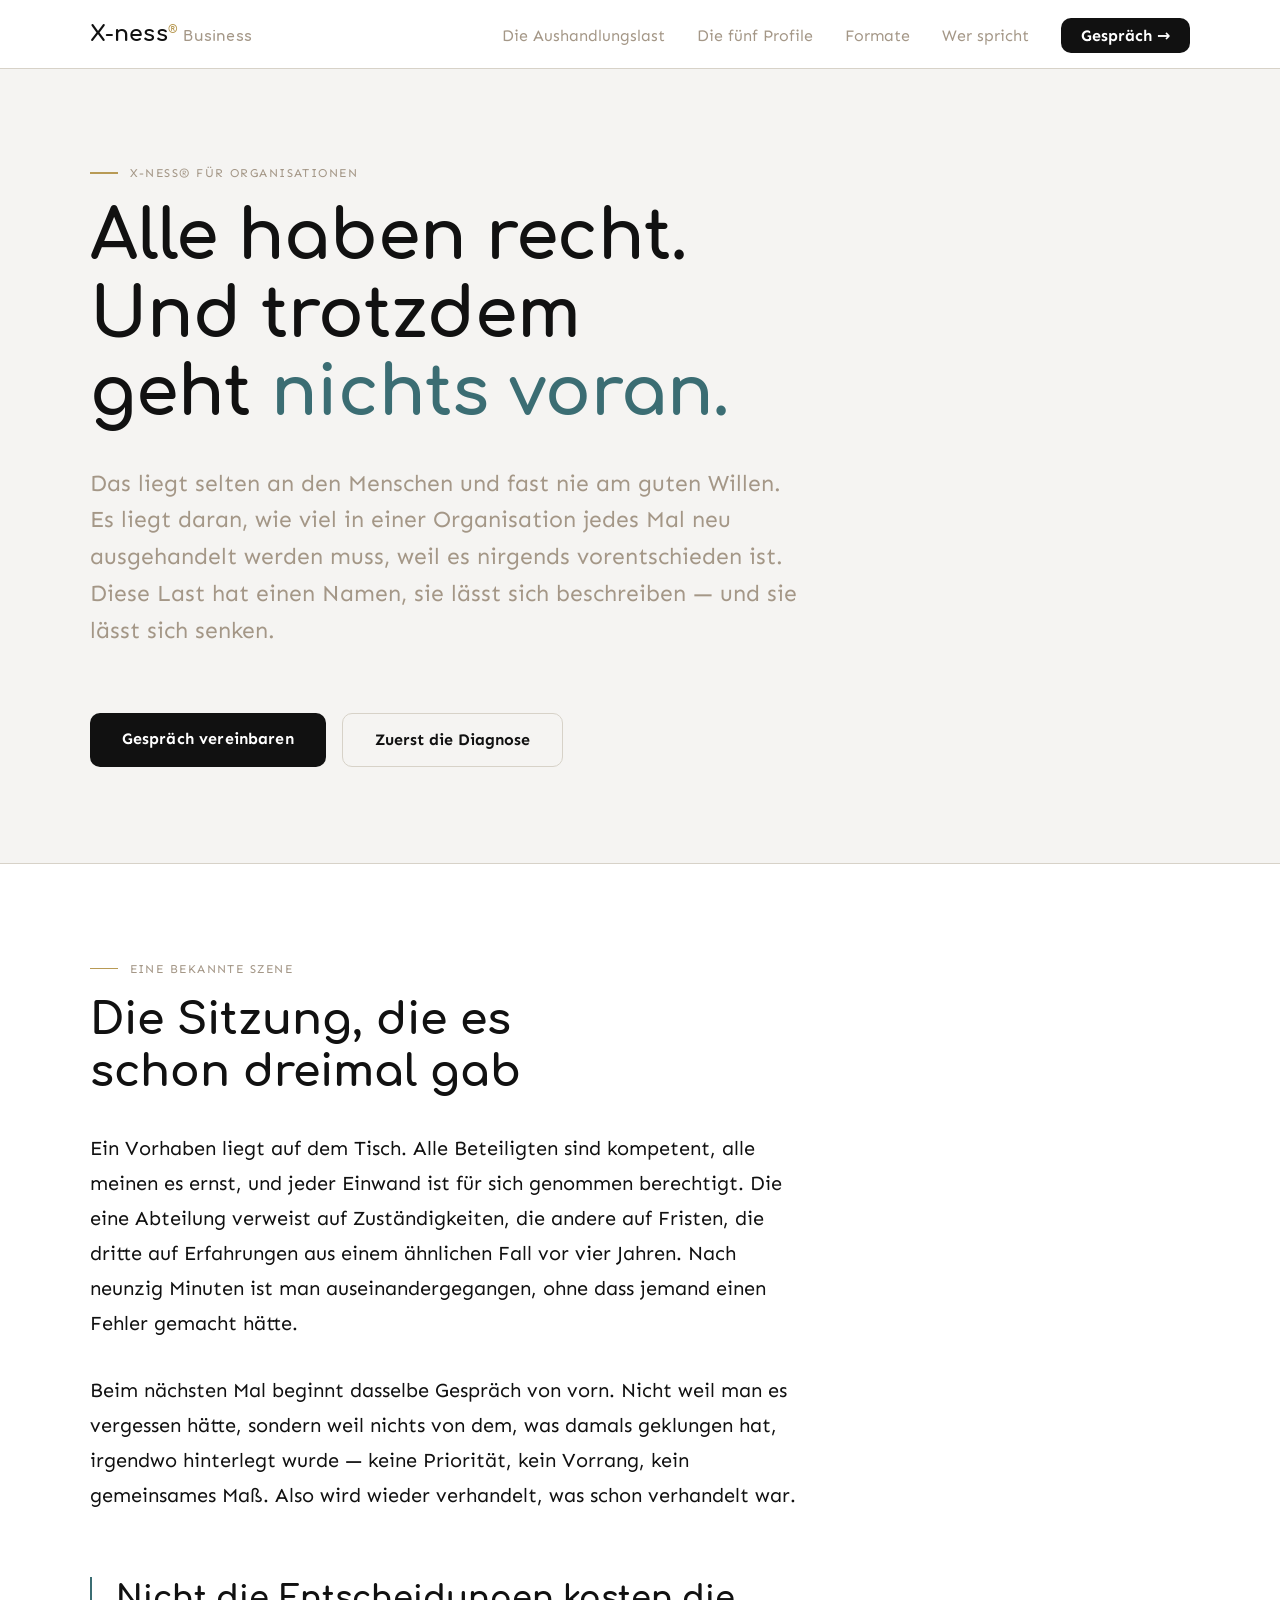
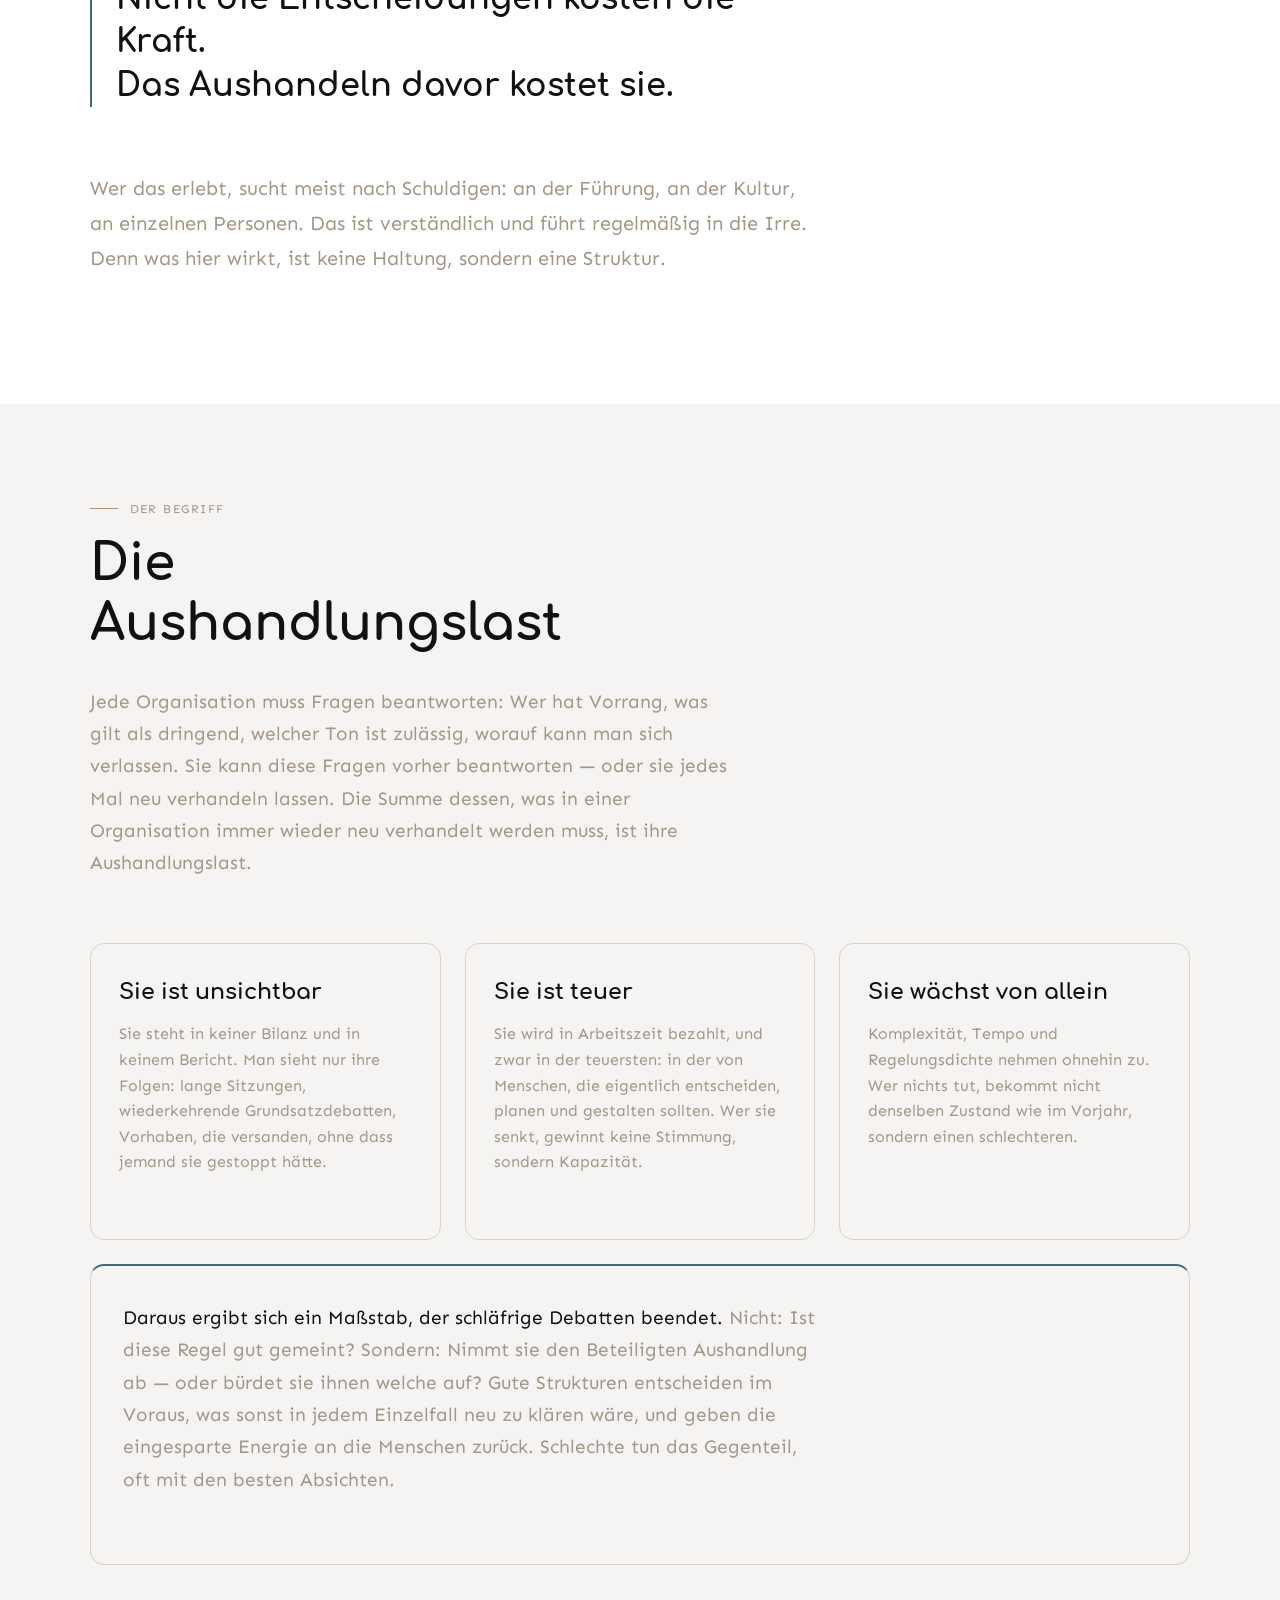
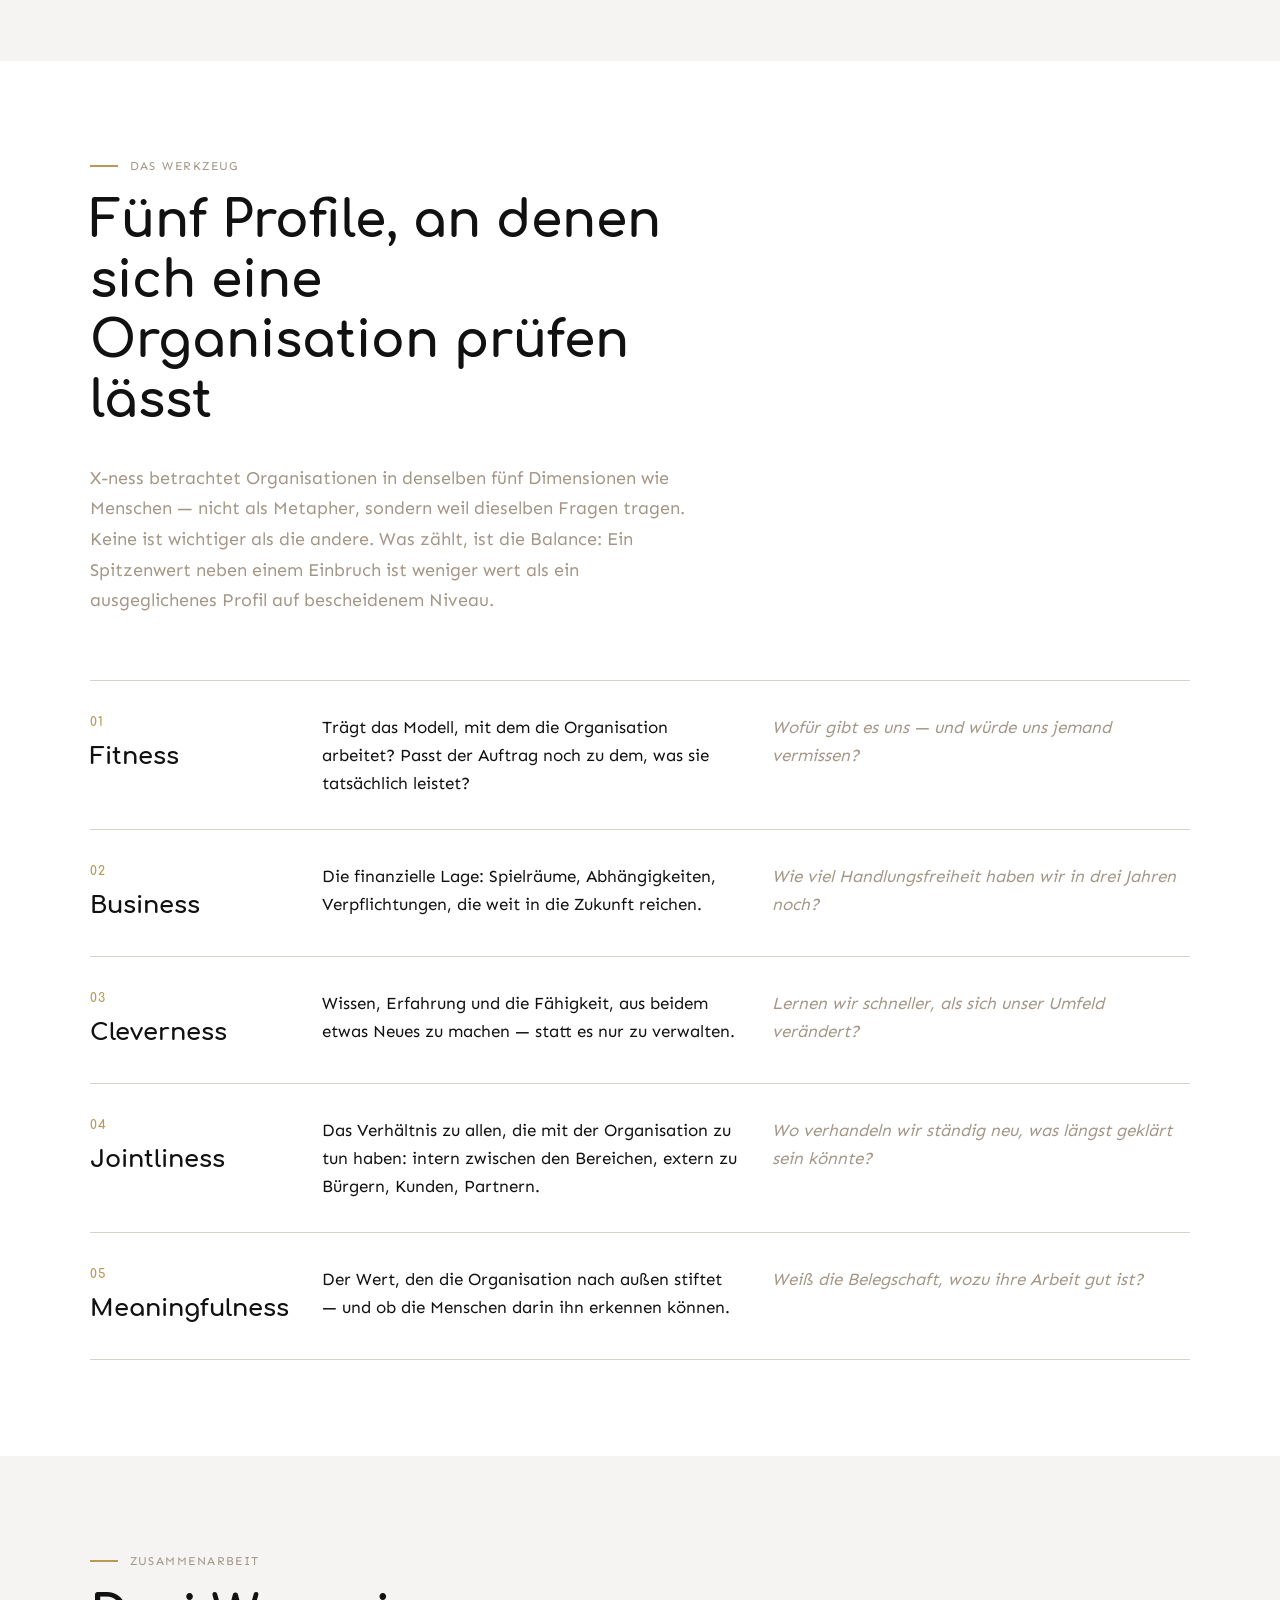
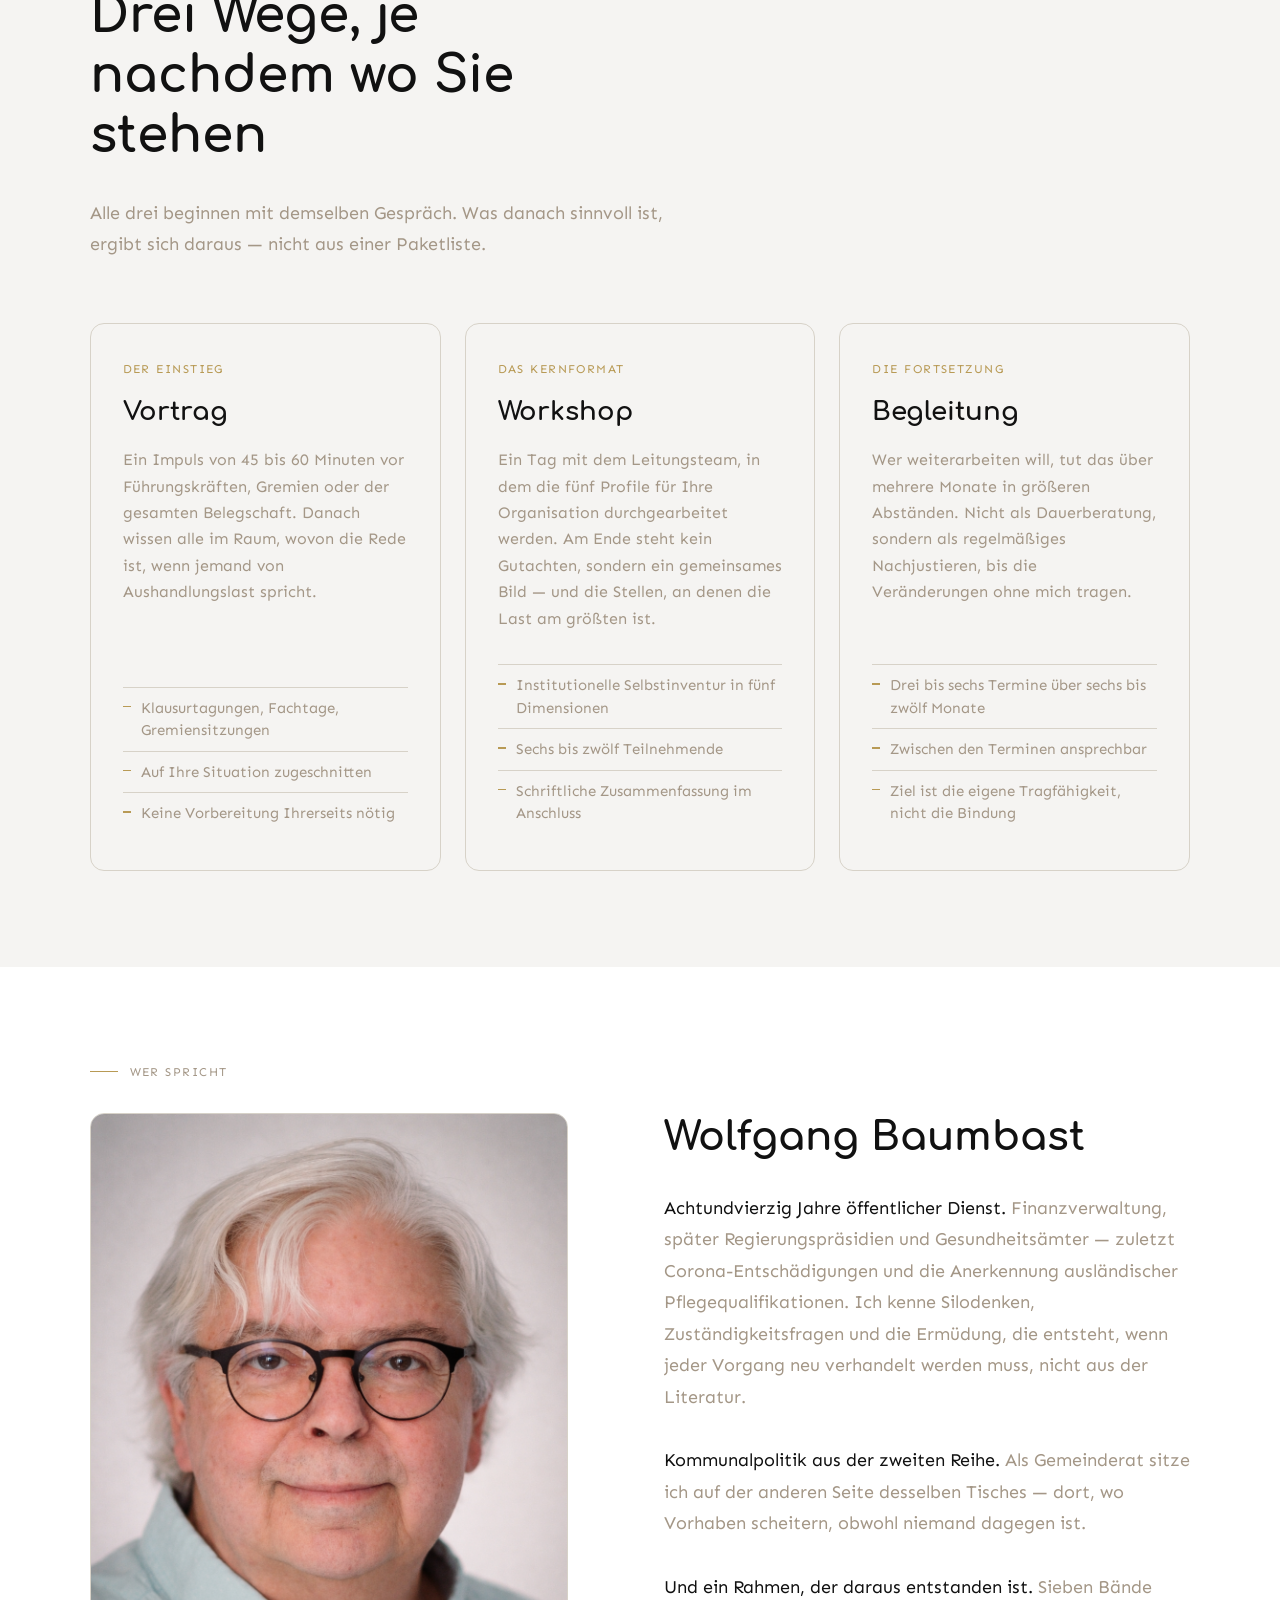
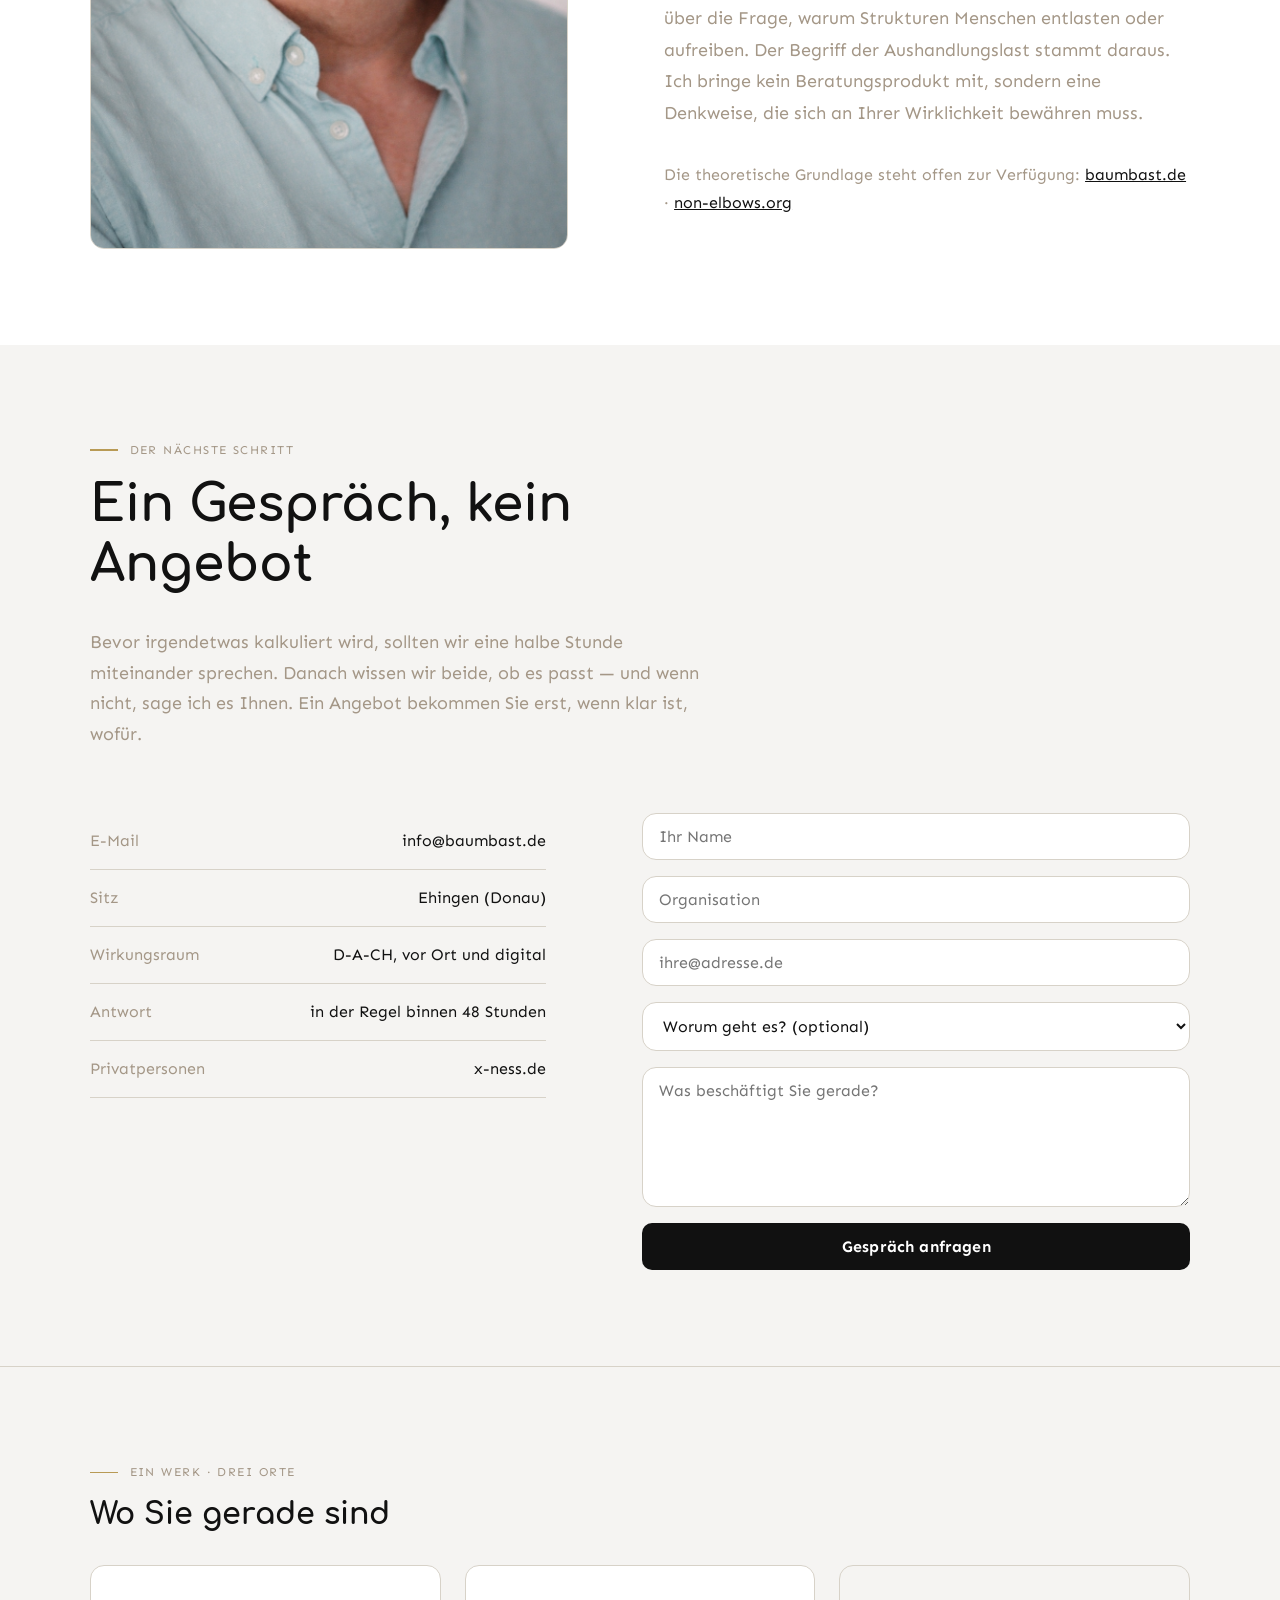
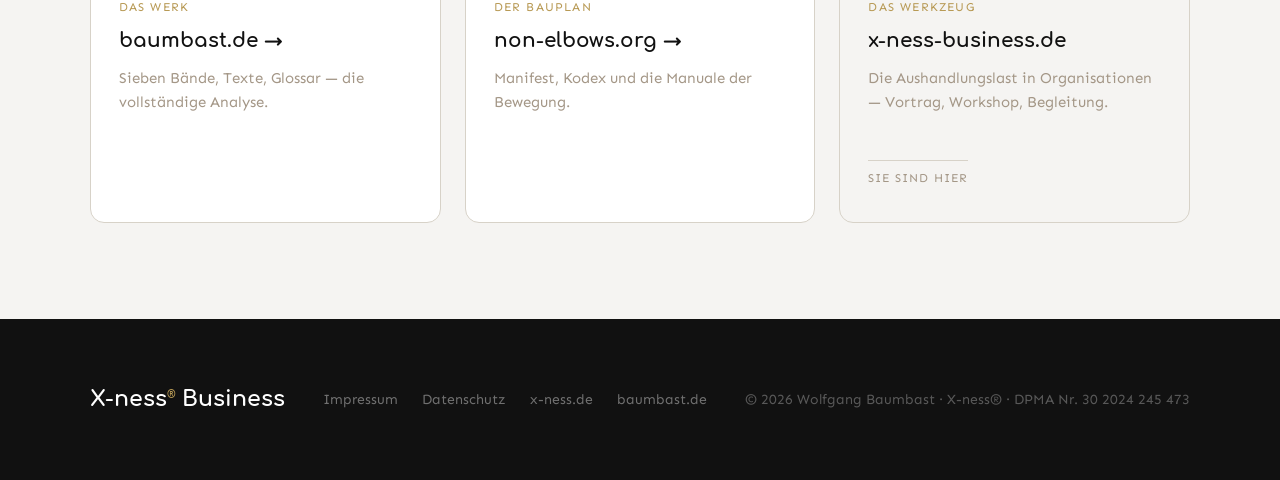
==== commit 74149108: "Add files via upload" ====
--- a/index.html
+++ b/index.html
@@ -390,10 +390,11 @@
 .b-format li::before { content: ''; position: absolute; left: 0; top: 18px; width: 8px; height: 1.5px; background: var(--gold); }
 
 /* Wer */
-.b-wer { display: grid; grid-template-columns: 1fr 1.1fr; gap: var(--sp-xl); align-items: start; }
-.b-wer img { width: 100%; height: auto; border-radius: 14px; border: 1.5px solid var(--stone); display: block; }
+.b-wer { display: grid; grid-template-columns: 1fr 1.1fr; gap: var(--sp-xl); align-items: stretch; }
+.b-wer img { width: 100%; height: 100%; object-fit: cover; object-position: 50% 20%; border-radius: 14px; border: 1.5px solid var(--stone); display: block; }
 .b-wer p { font-size: 18px; line-height: 1.75; color: var(--taupe); margin-bottom: var(--sp-md); }
 .b-wer p strong { color: var(--black); font-weight: 400; }
+.b-wer a { white-space: nowrap; }
 
 /* Kontakt */
 .b-kt-grid { display: grid; grid-template-columns: 1fr 1.2fr; gap: var(--sp-xl); margin-top: var(--sp-lg); }
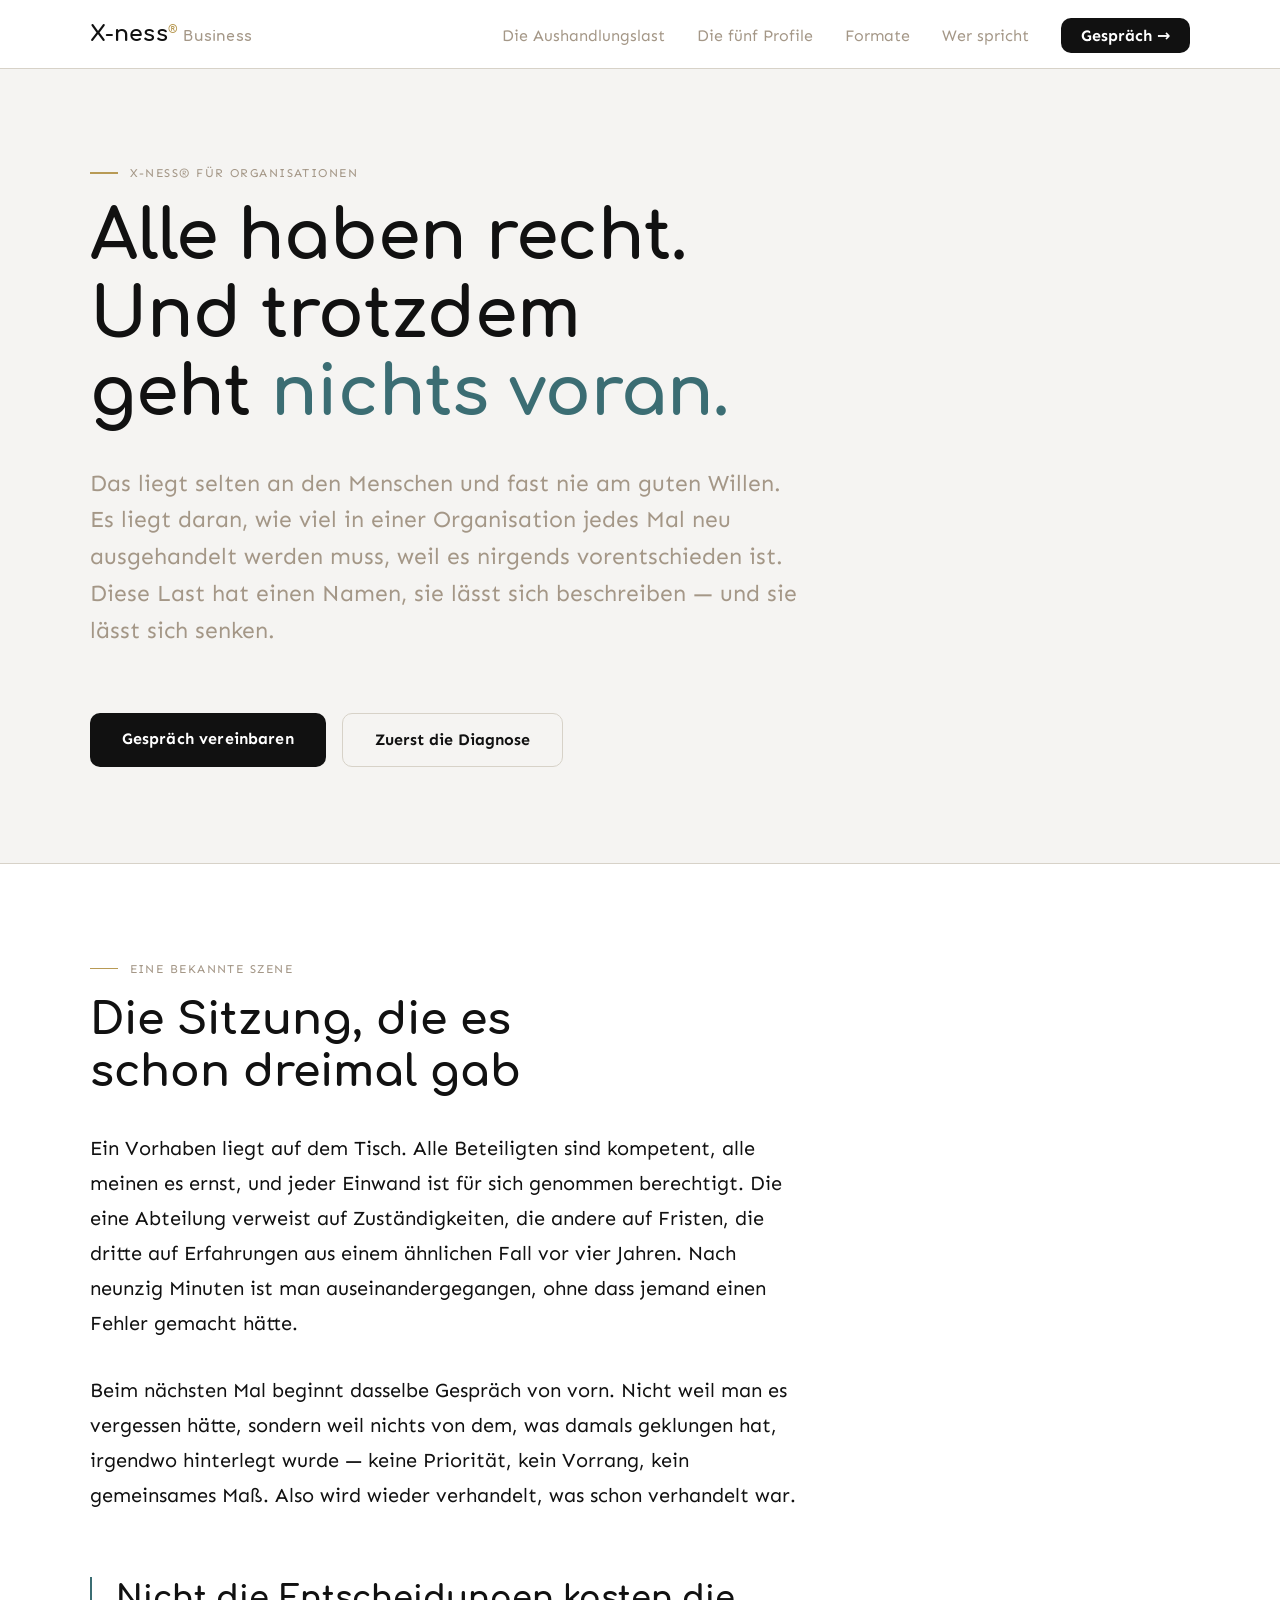
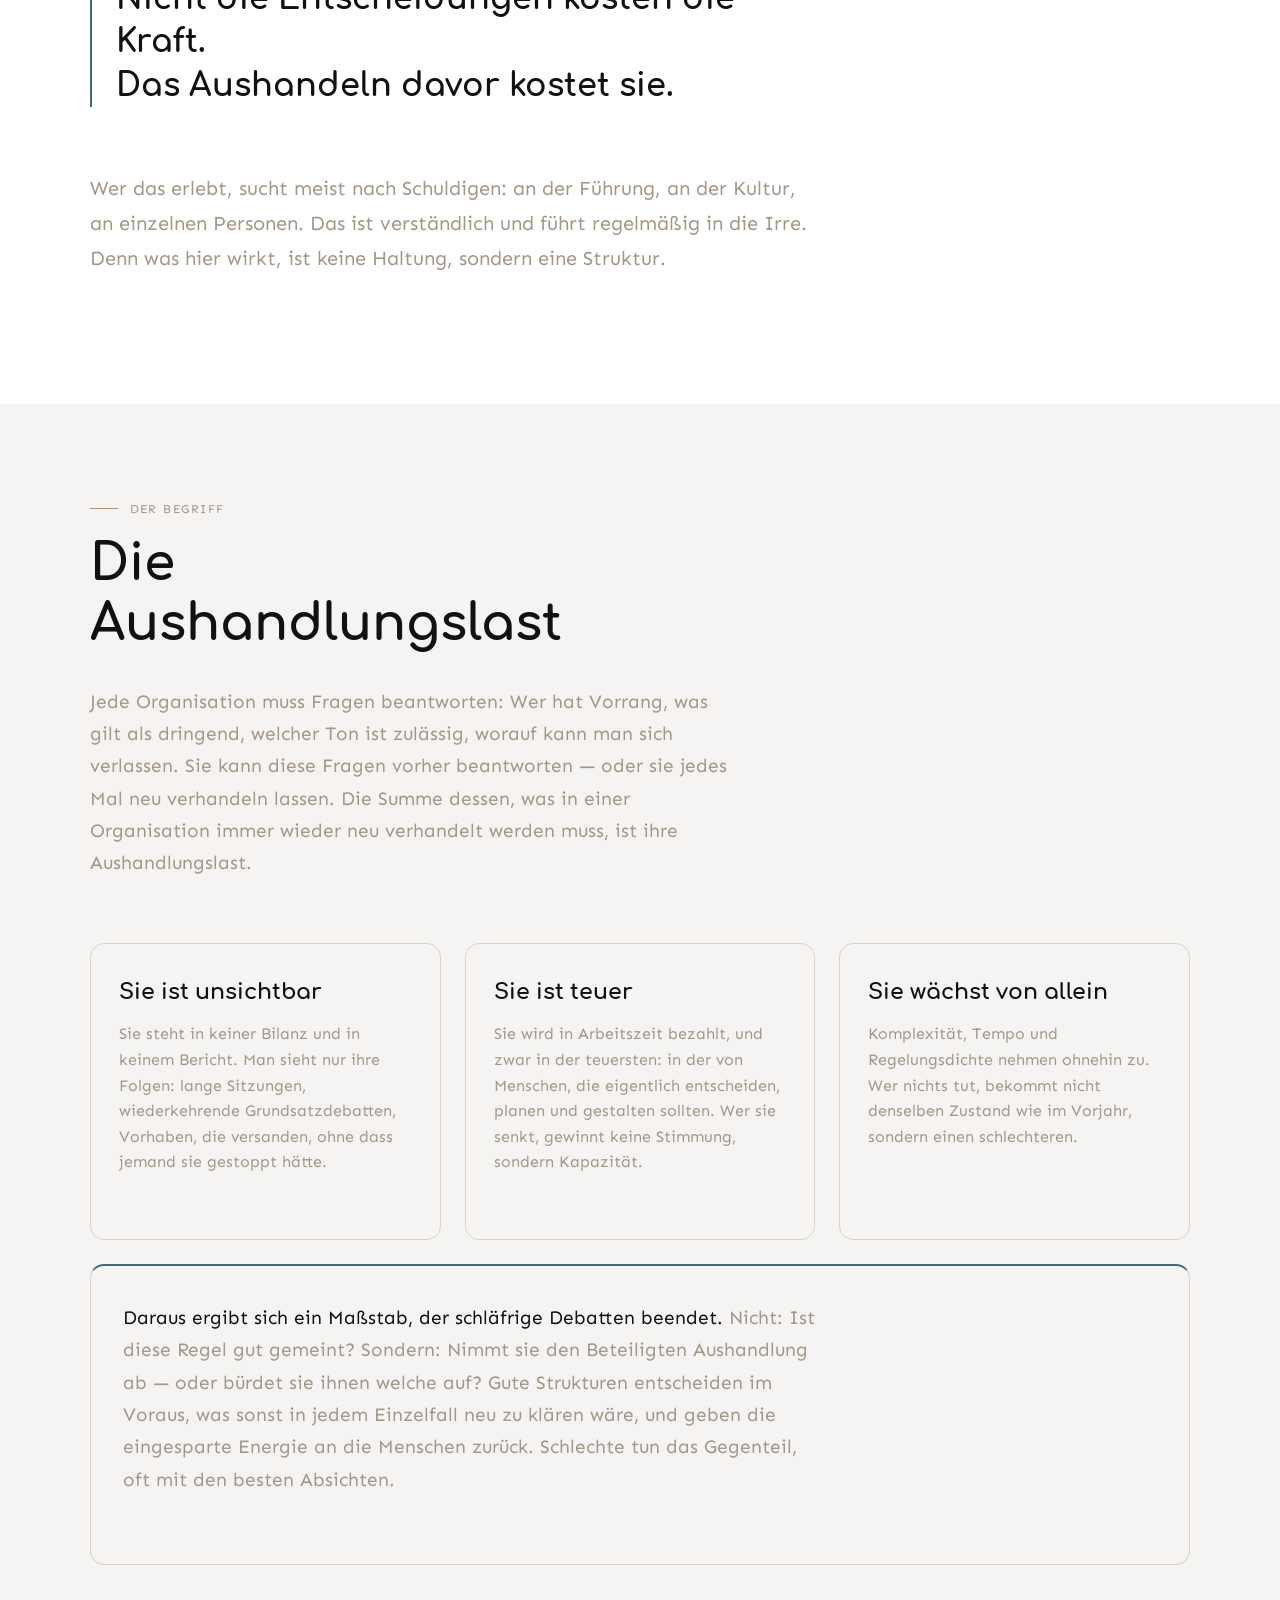
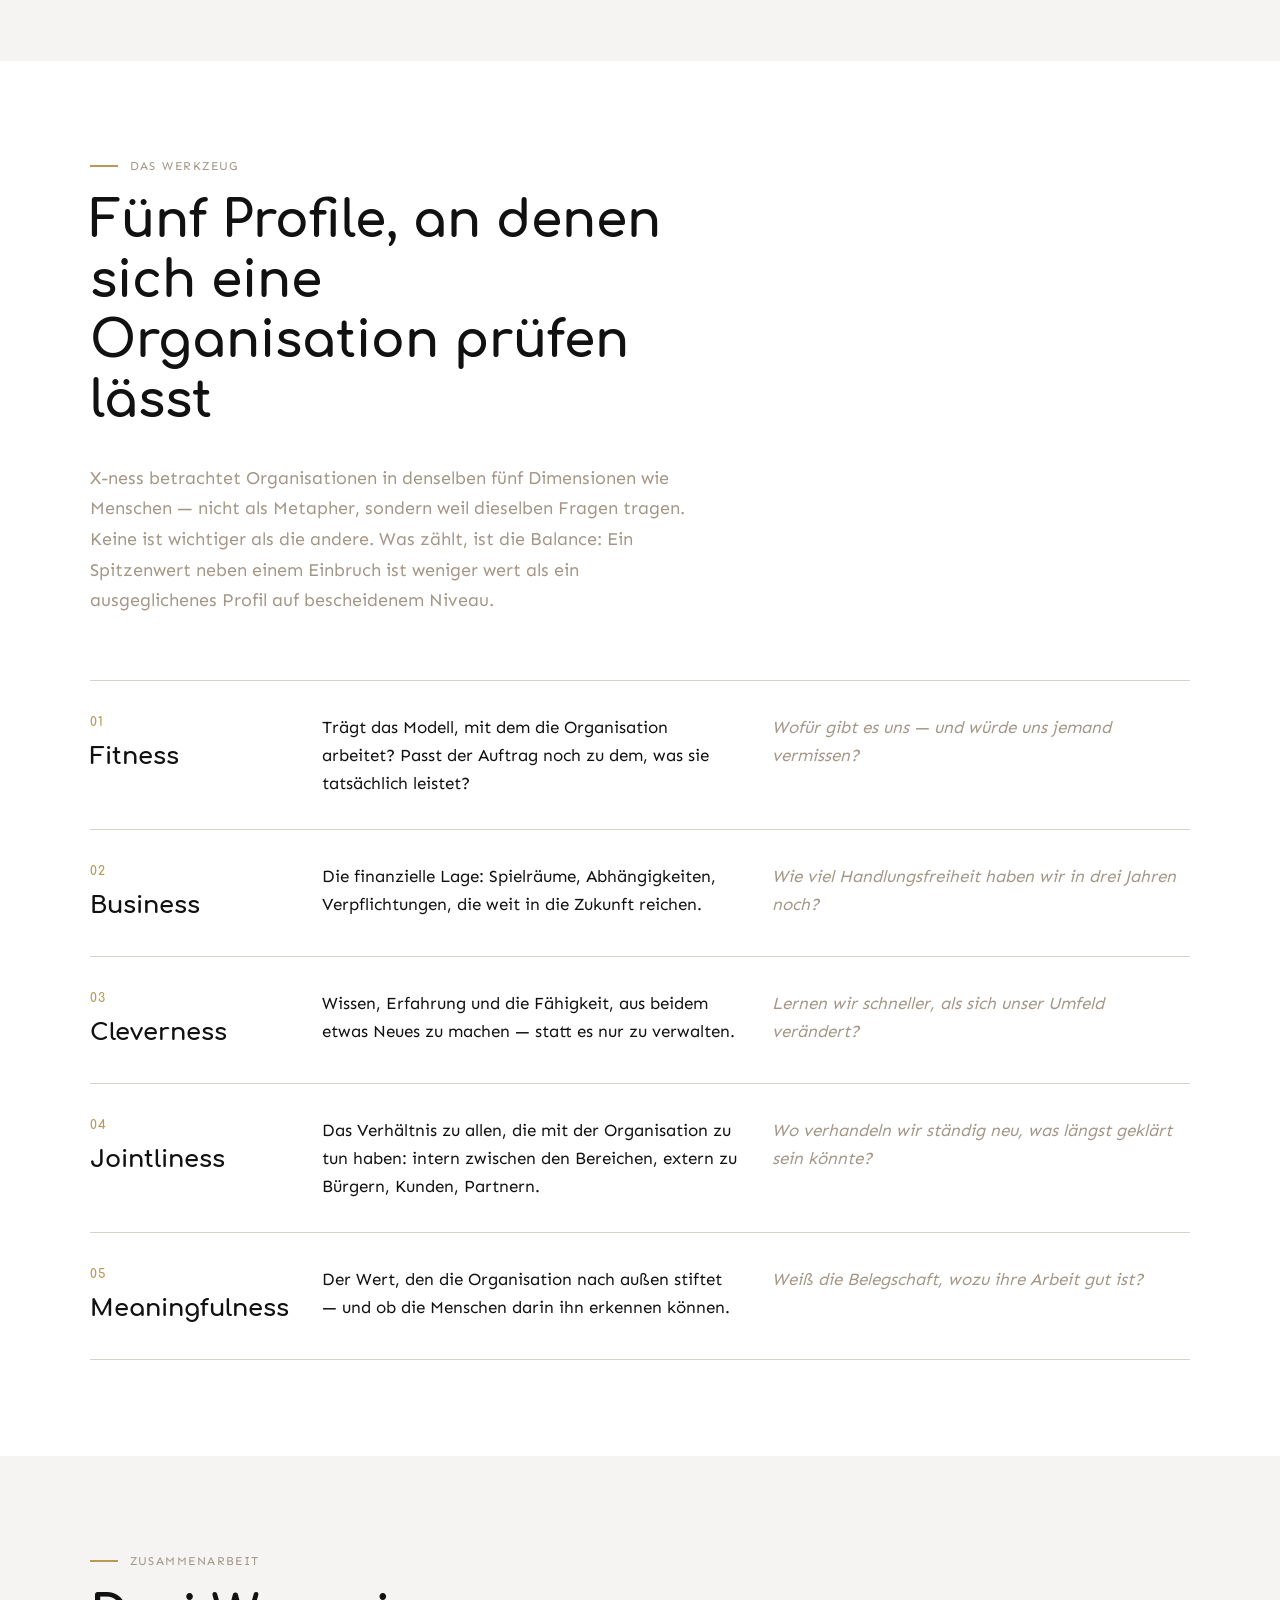
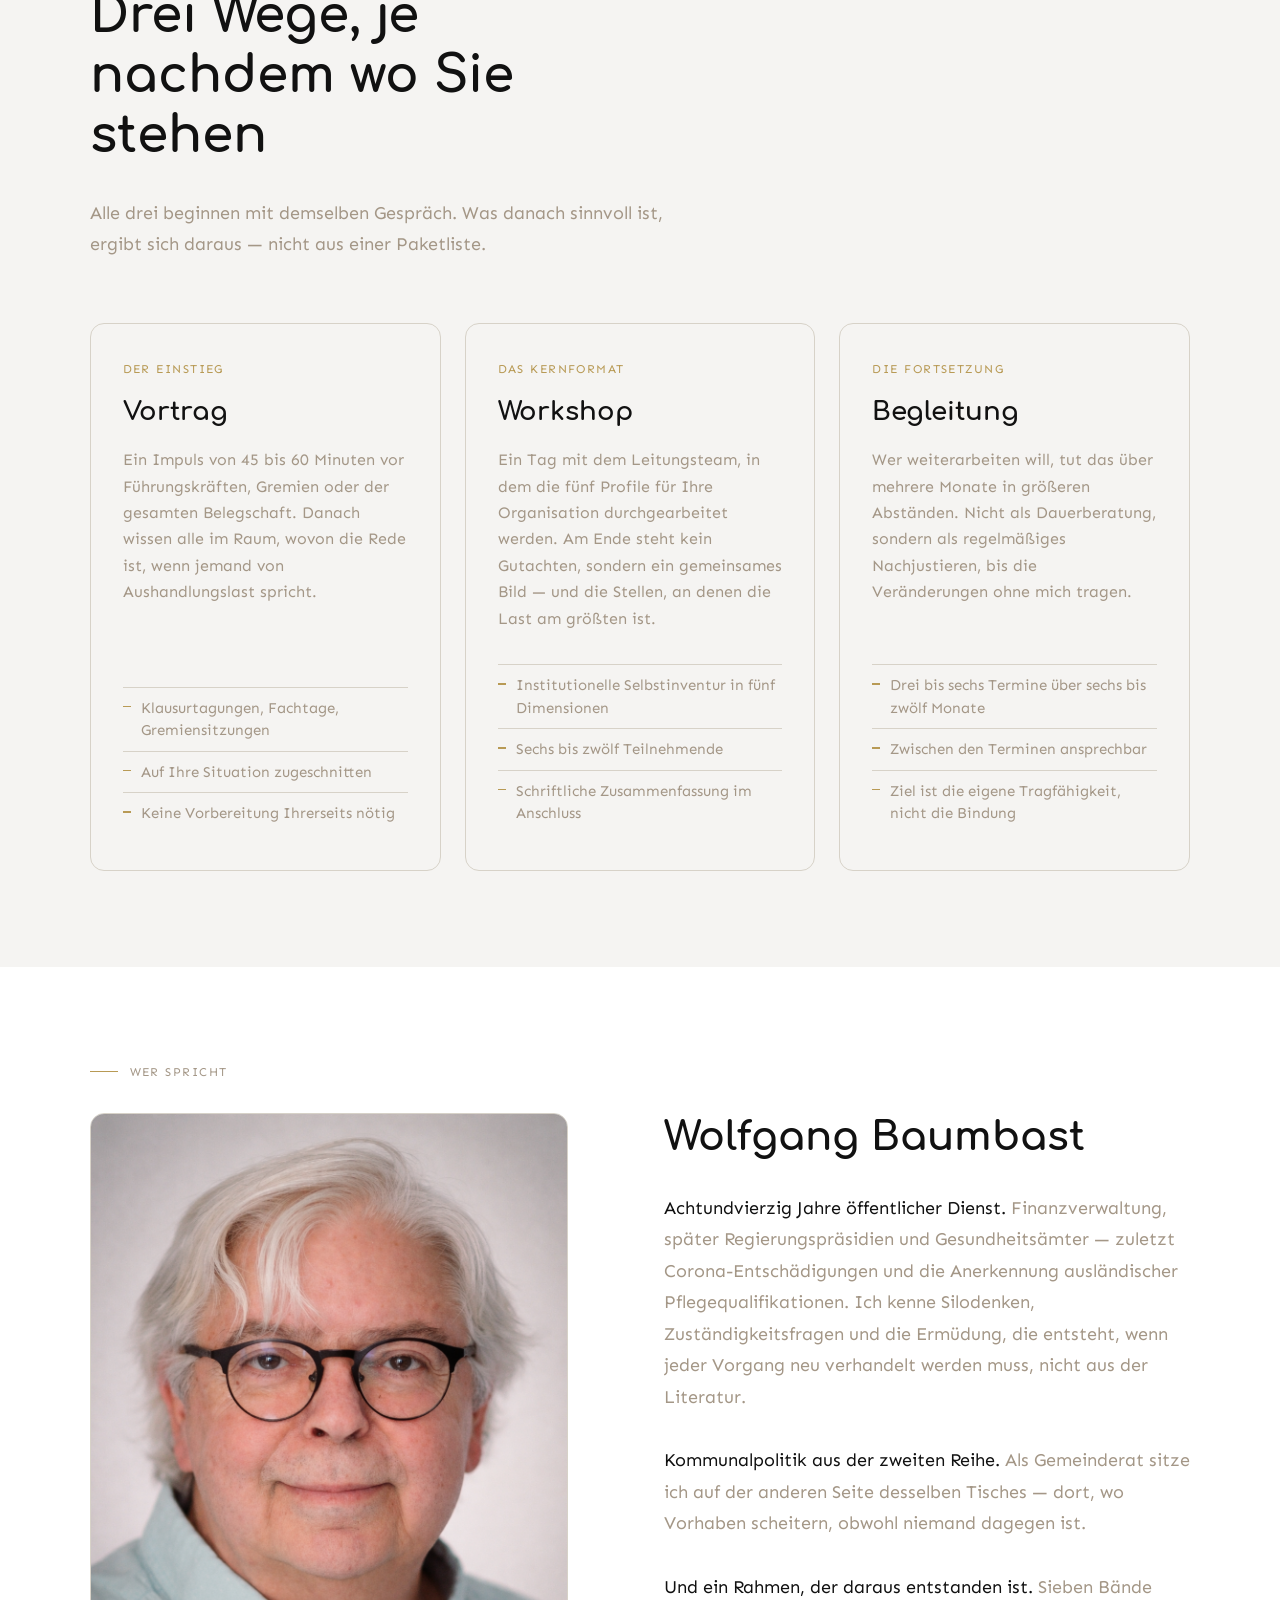
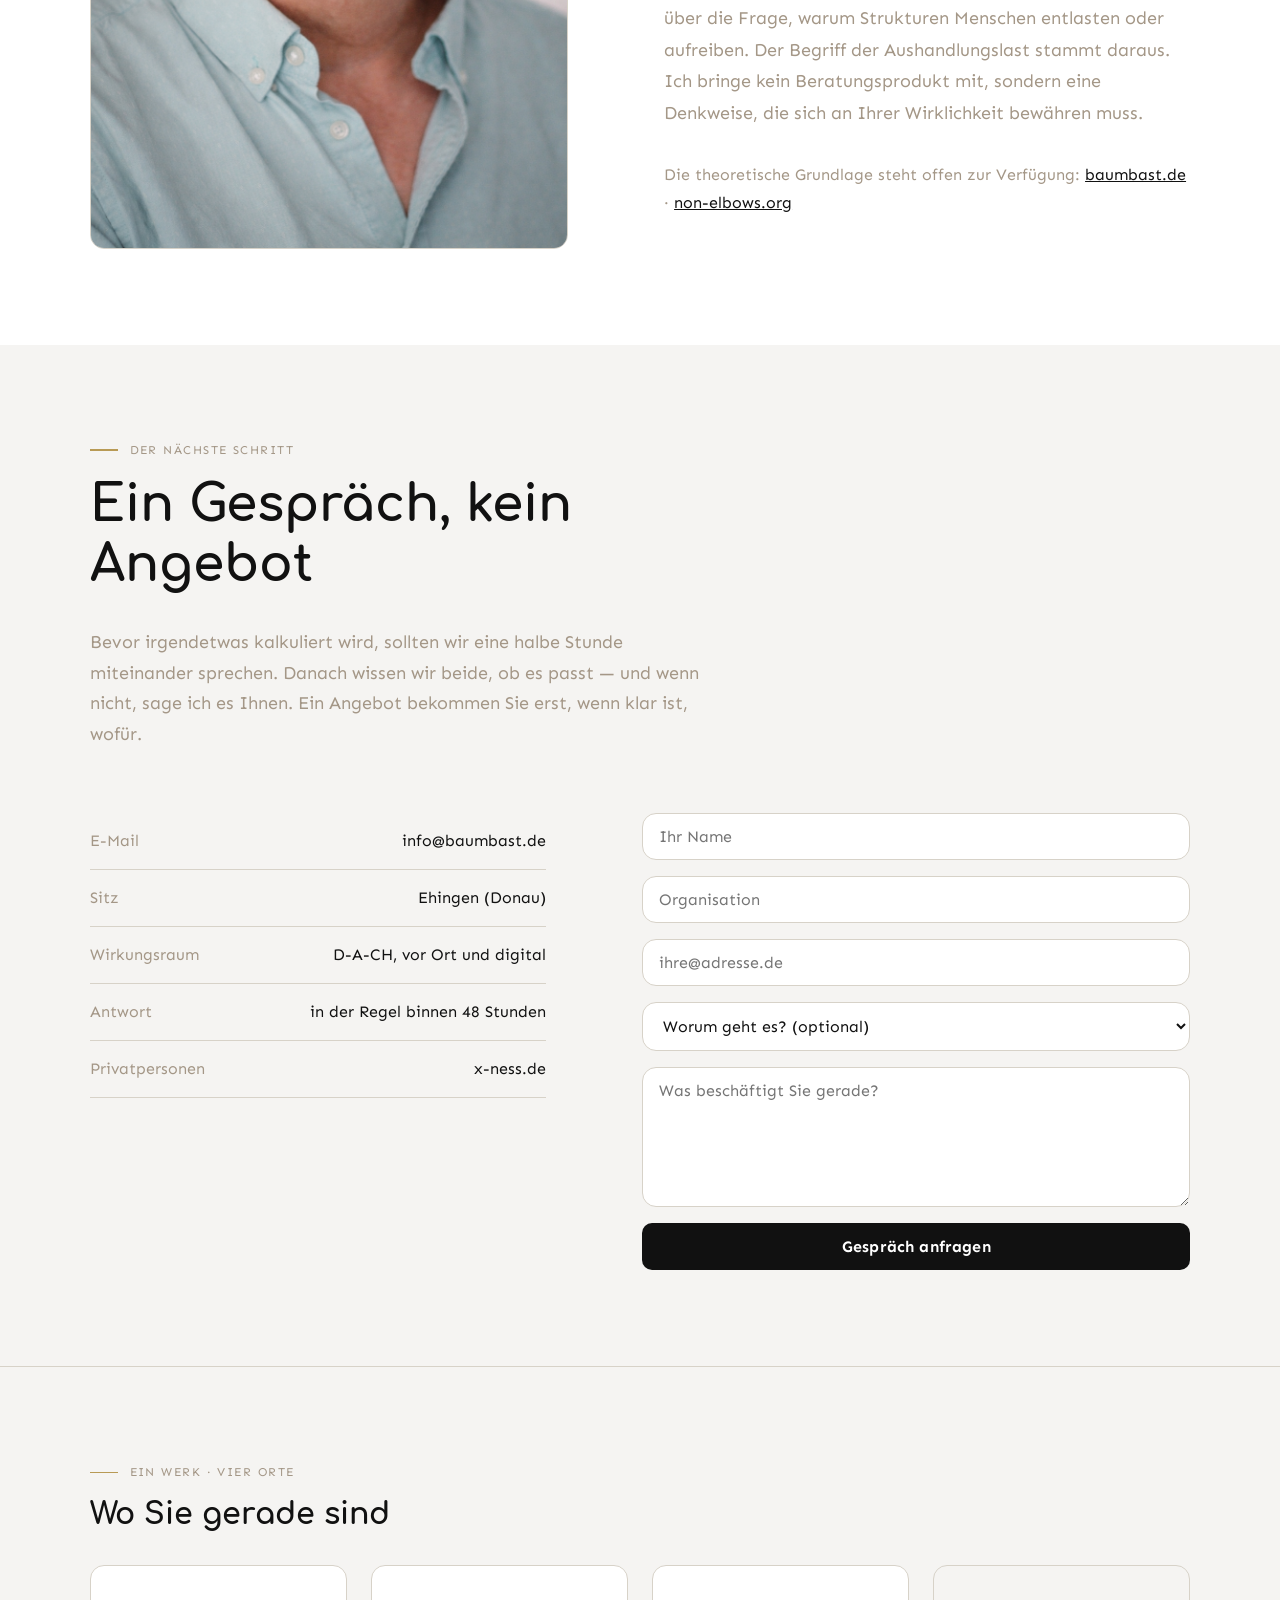
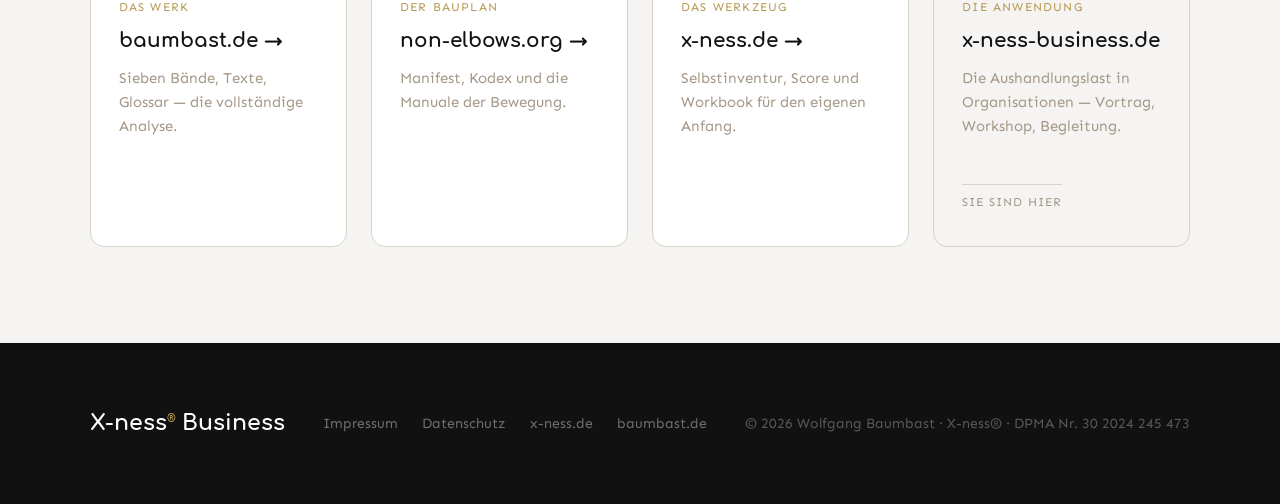
==== commit 89f080fd: "Add files via upload" ====
--- a/index.html
+++ b/index.html
@@ -77,7 +77,7 @@
 
 /* DREI HÄUSER */
 .haeuser-band { background: var(--gray); border-top: 1.5px solid var(--stone); }
-.haeuser-grid { display: grid; grid-template-columns: repeat(3, 1fr); gap: 24px; margin-top: var(--sp-md); }
+.haeuser-grid { display: grid; grid-template-columns: repeat(auto-fit, minmax(230px, 1fr)); gap: 24px; margin-top: var(--sp-md); }
 .hd-haus {
   display: block; background: var(--white); border: 1.5px solid var(--stone);
   border-radius: 14px; padding: 32px 28px; text-decoration: none; color: var(--black);
@@ -408,7 +408,7 @@
 
 /* Drei Häuser */
 .haeuser-band { background: var(--gray); border-top: 1.5px solid var(--stone); }
-.haeuser-grid { display: grid; grid-template-columns: repeat(3, 1fr); gap: 24px; margin-top: var(--sp-md); }
+.haeuser-grid { display: grid; grid-template-columns: repeat(auto-fit, minmax(230px, 1fr)); gap: 24px; margin-top: var(--sp-md); }
 .hd-haus { display: block; background: var(--white); border: 1.5px solid var(--stone); border-radius: 14px; padding: 32px 28px; text-decoration: none; color: var(--black); transition: box-shadow .2s; }
 a.hd-haus:hover { box-shadow: 0 8px 24px rgba(17,17,17,.12); }
 .hd-hier { background: transparent; }
@@ -715,9 +715,9 @@
   </div>
 </section>
 
-<section class="haeuser-band" aria-label="Ein Werk, drei Orte">
+<section class="haeuser-band" aria-label="Ein Werk, vier Orte">
   <div class="section-inner">
-    <div class="eyebrow">Ein Werk &middot; Drei Orte</div>
+    <div class="eyebrow">Ein Werk &middot; Vier Orte</div>
     <h2 style="font-size:30px;">Wo Sie gerade sind</h2>
     <div class="haeuser-grid">
       <a class="hd-haus" href="https://www.baumbast.de" target="_blank" rel="noopener">
@@ -730,8 +730,13 @@
         <span class="hd-name">non-elbows.org &rarr;</span>
         <p class="hd-text">Manifest, Kodex und die Manuale der Bewegung.</p>
       </a>
+      <a class="hd-haus" href="https://www.x-ness.de" target="_blank" rel="noopener">
+        <span class="hd-rolle">Das Werkzeug</span>
+        <span class="hd-name">x-ness.de &rarr;</span>
+        <p class="hd-text">Selbstinventur, Score und Workbook f&uuml;r den eigenen Anfang.</p>
+      </a>
       <div class="hd-haus hd-hier">
-        <span class="hd-rolle">Das Werkzeug</span>
+        <span class="hd-rolle">Die Anwendung</span>
         <span class="hd-name">x-ness-business.de</span>
         <p class="hd-text">Die Aushandlungslast in Organisationen &mdash; Vortrag, Workshop, Begleitung.</p>
         <span class="hd-marke">Sie sind hier</span>
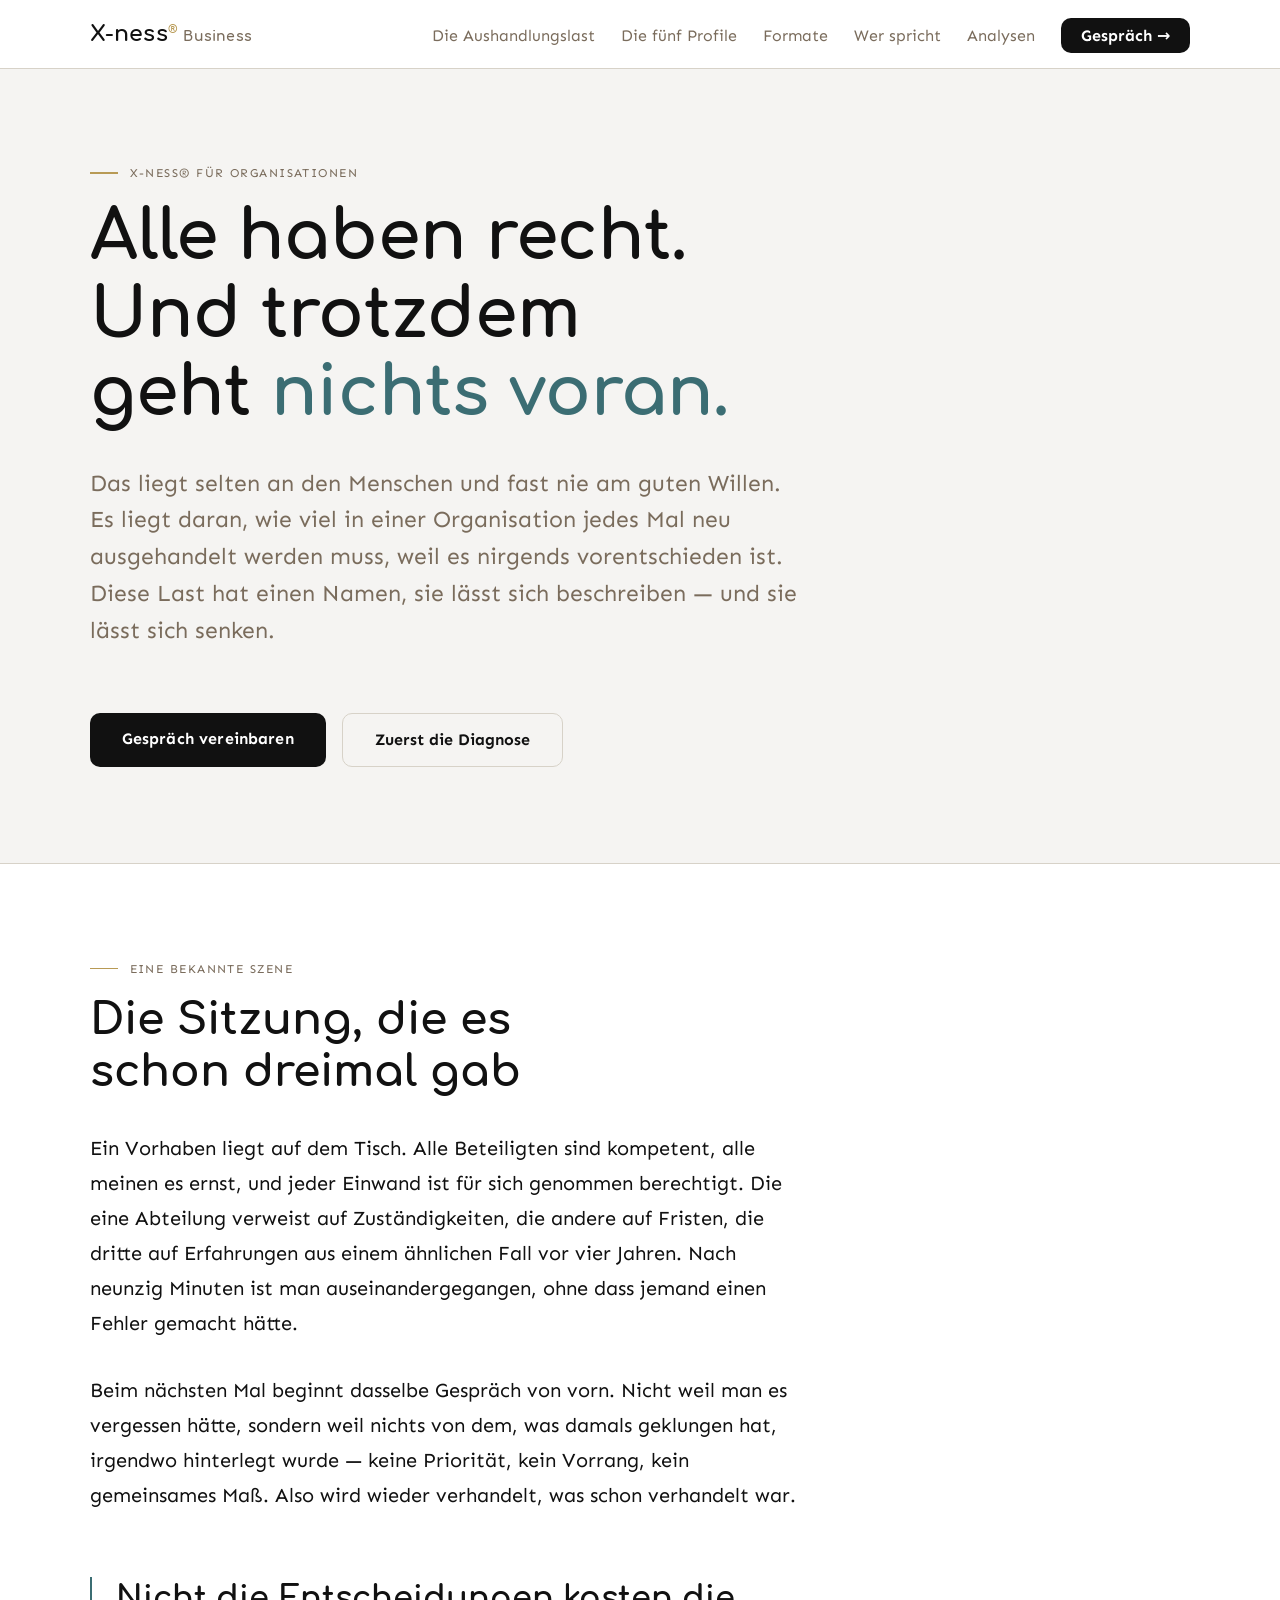
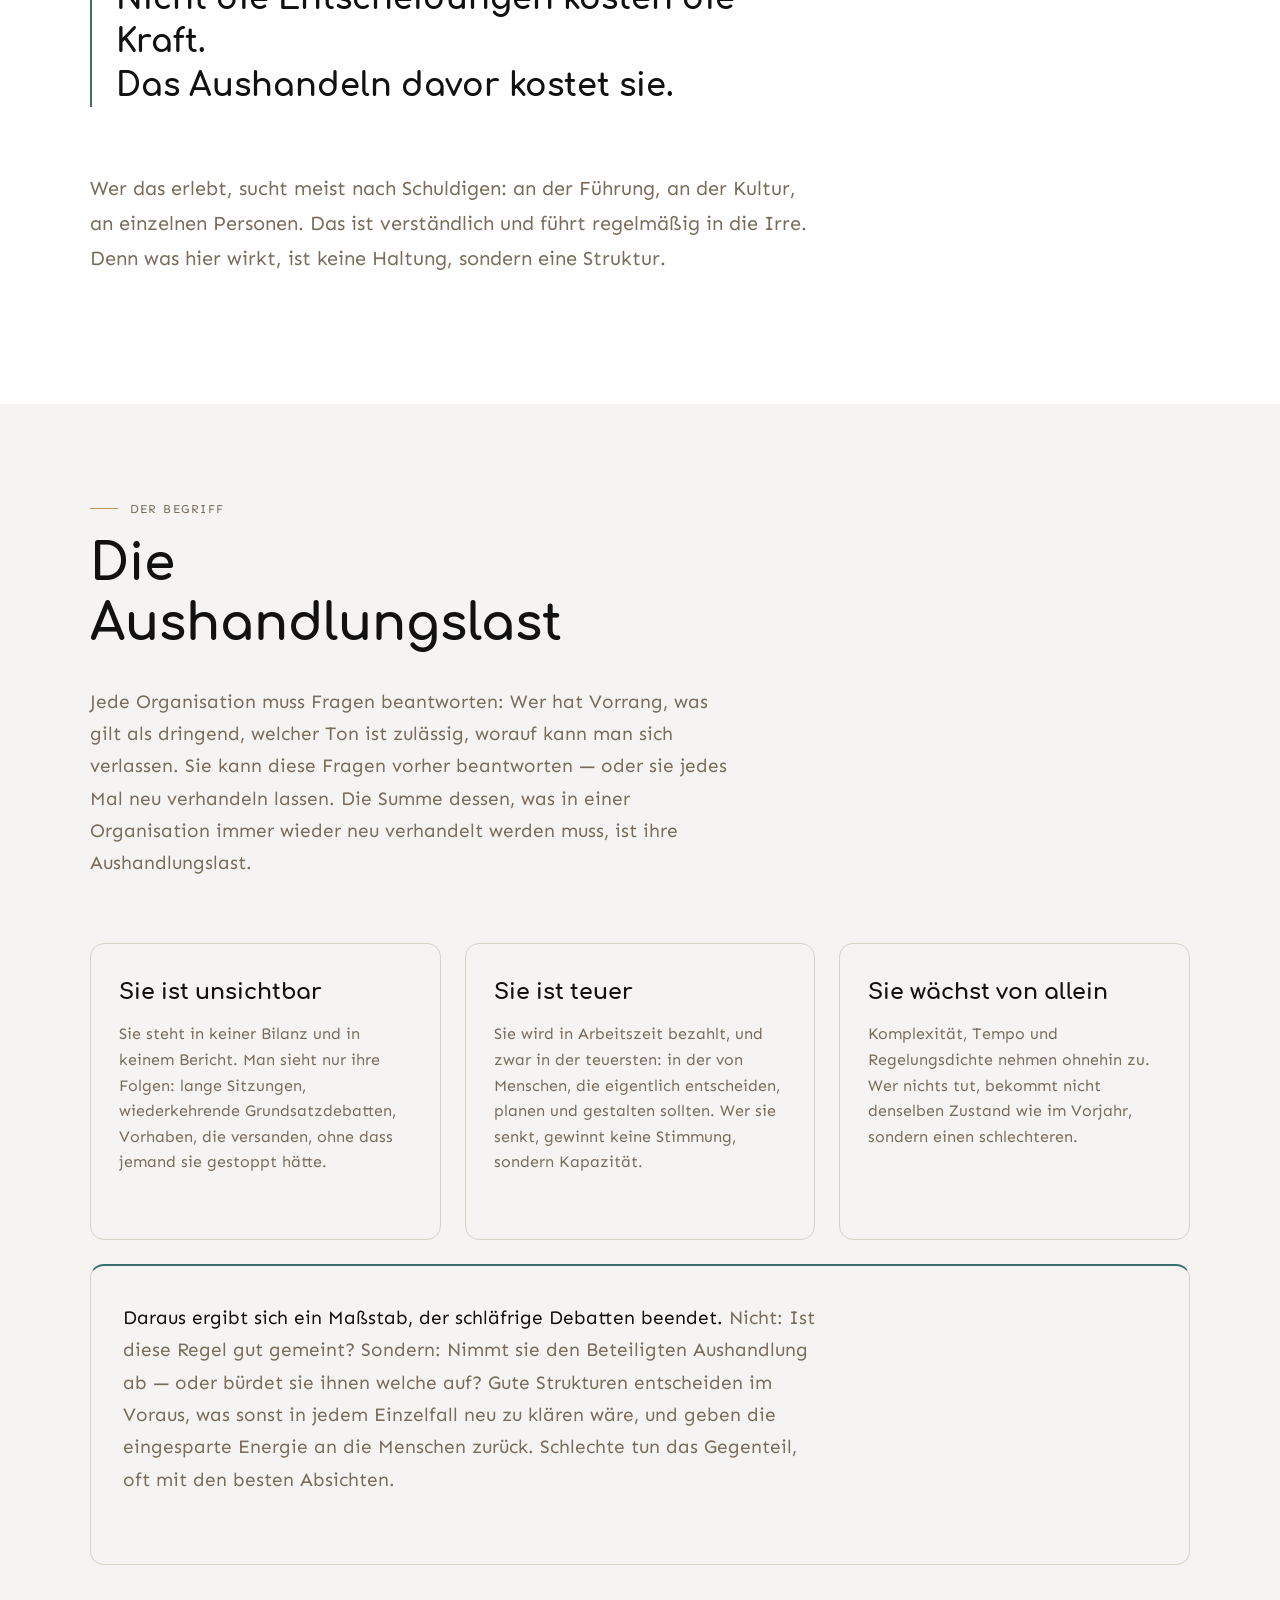
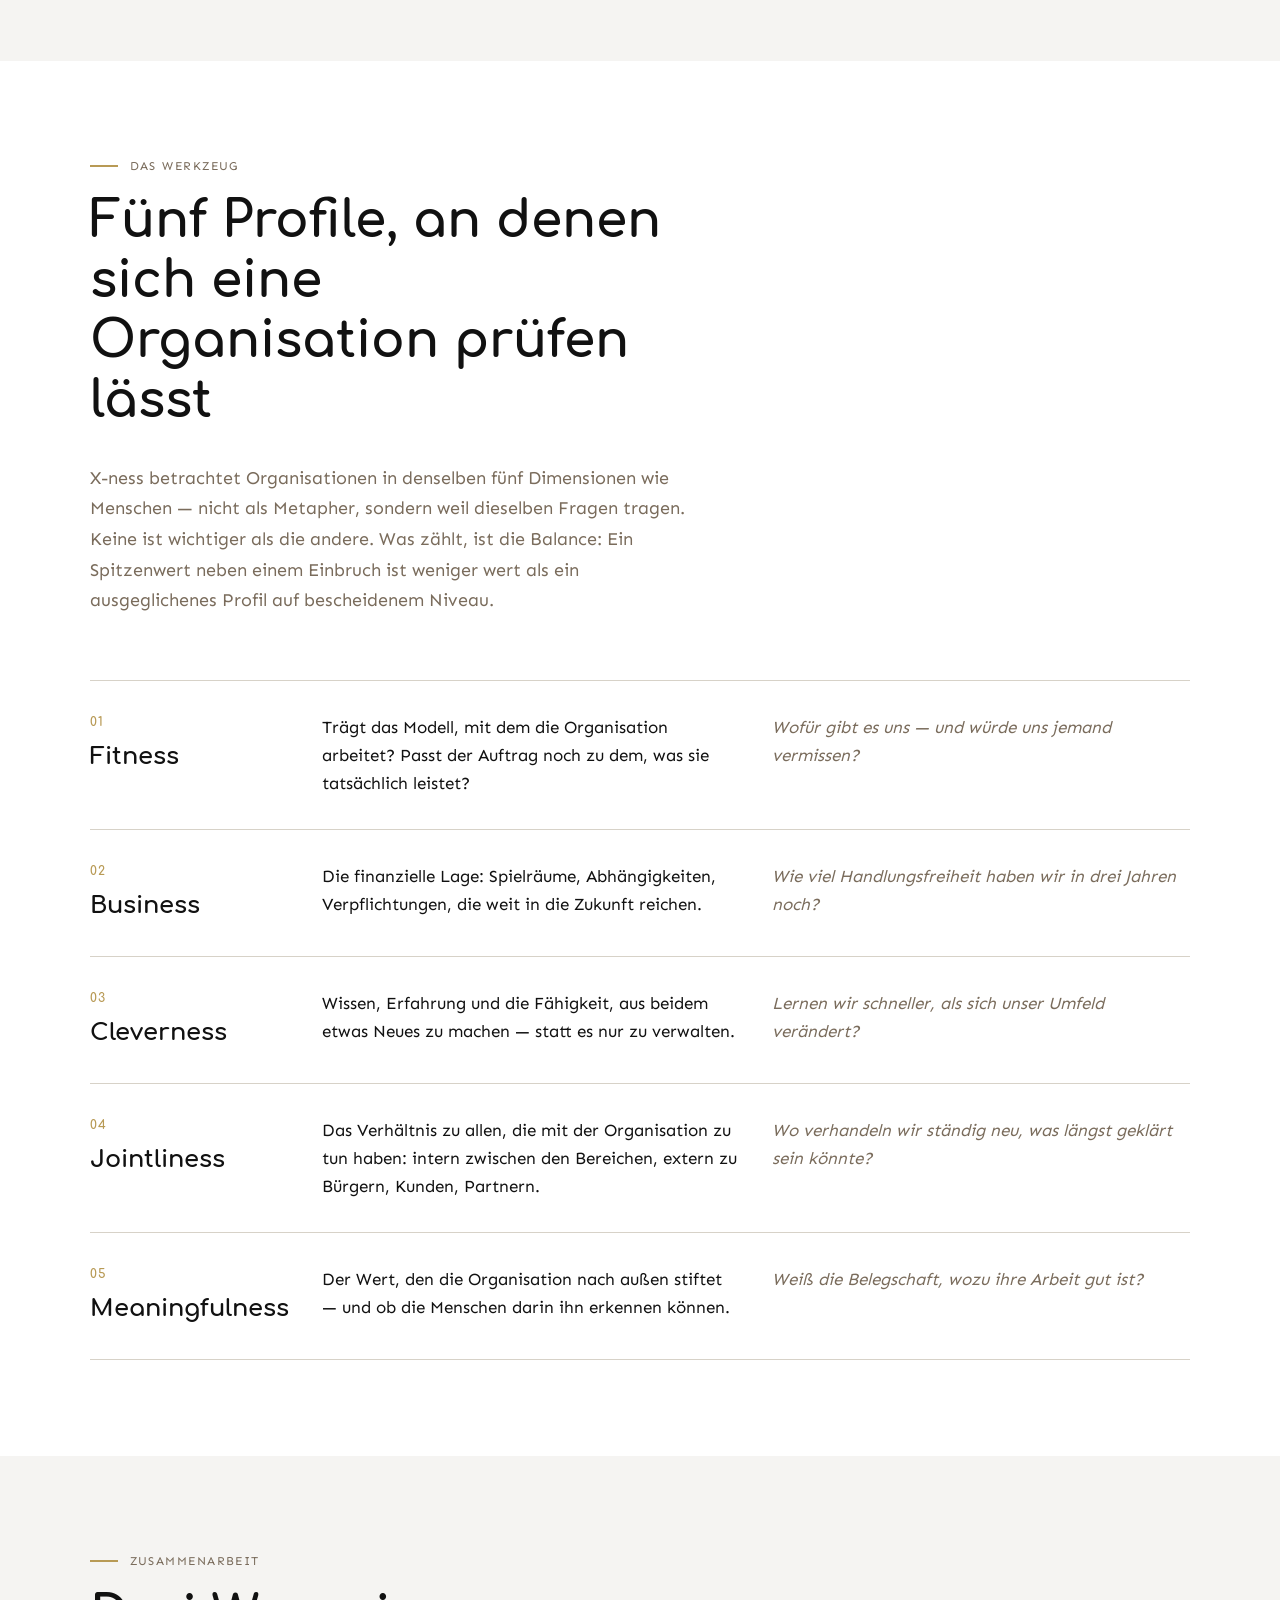
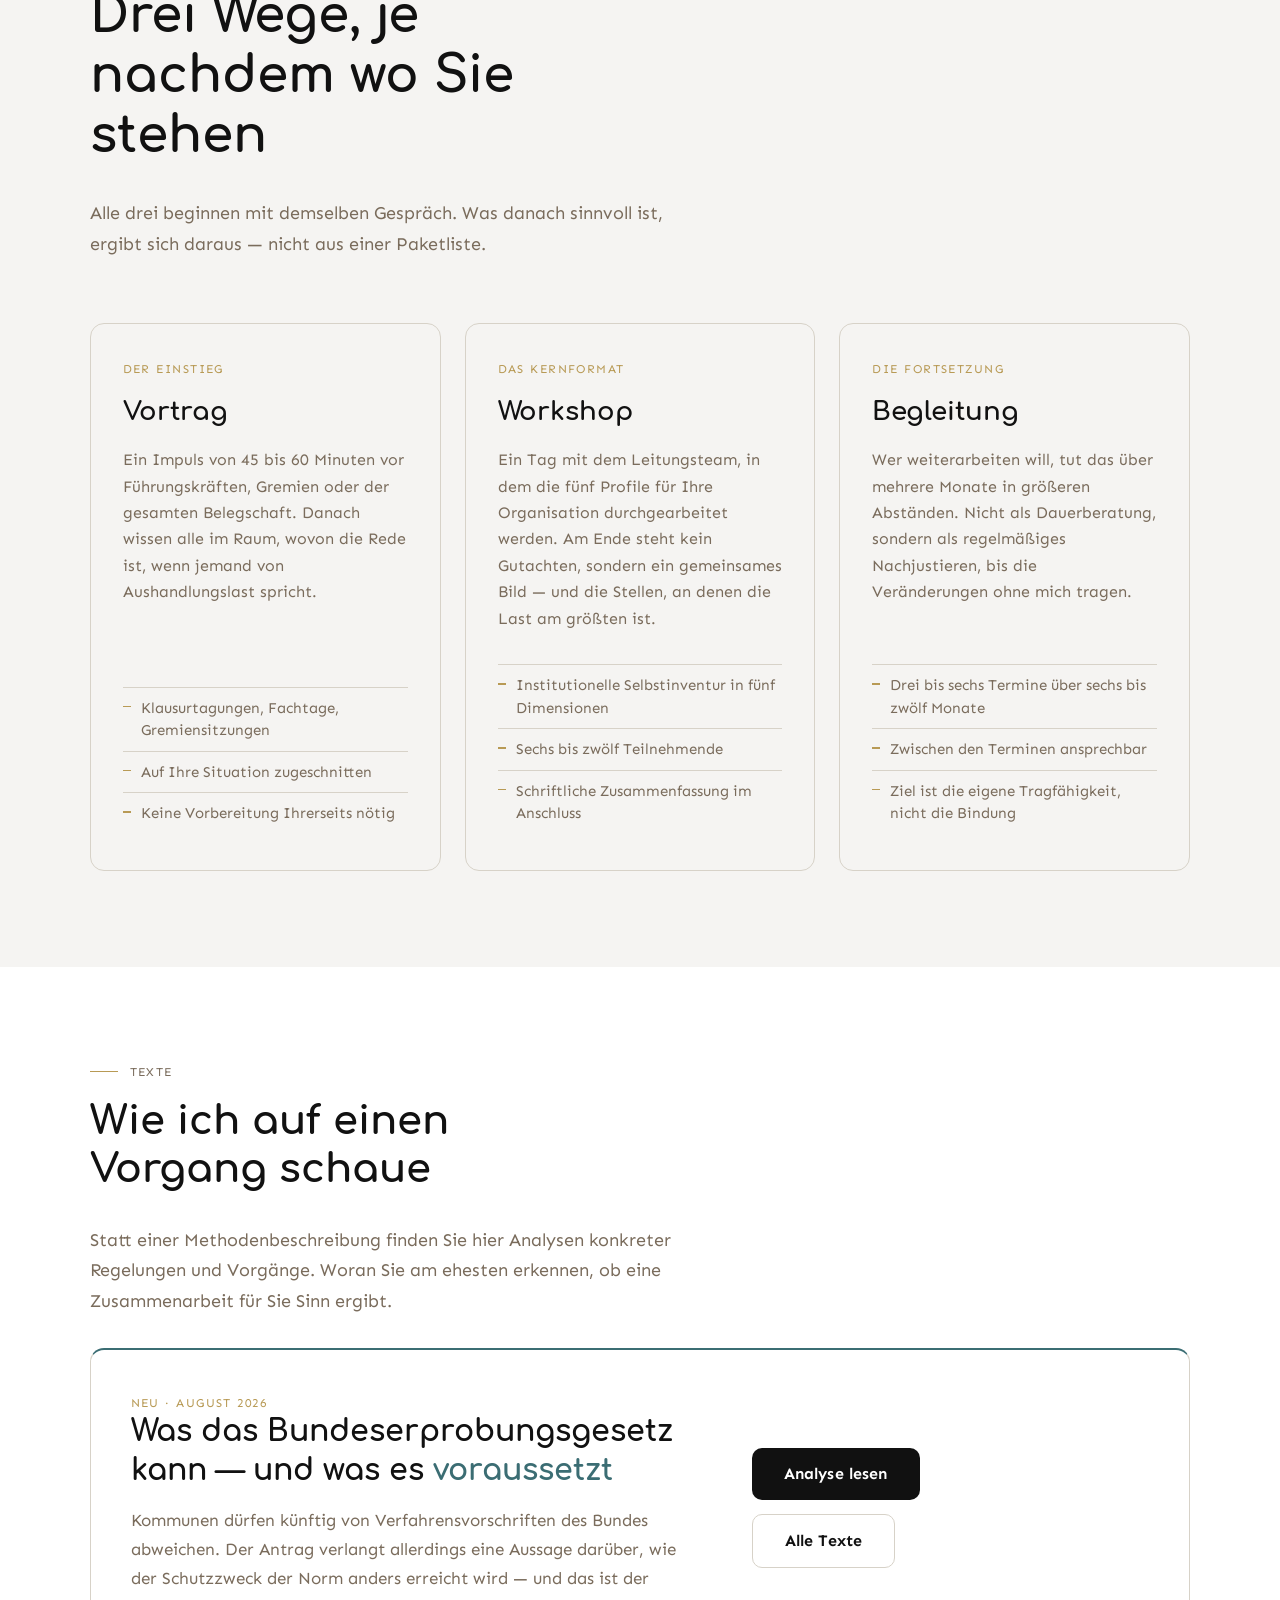
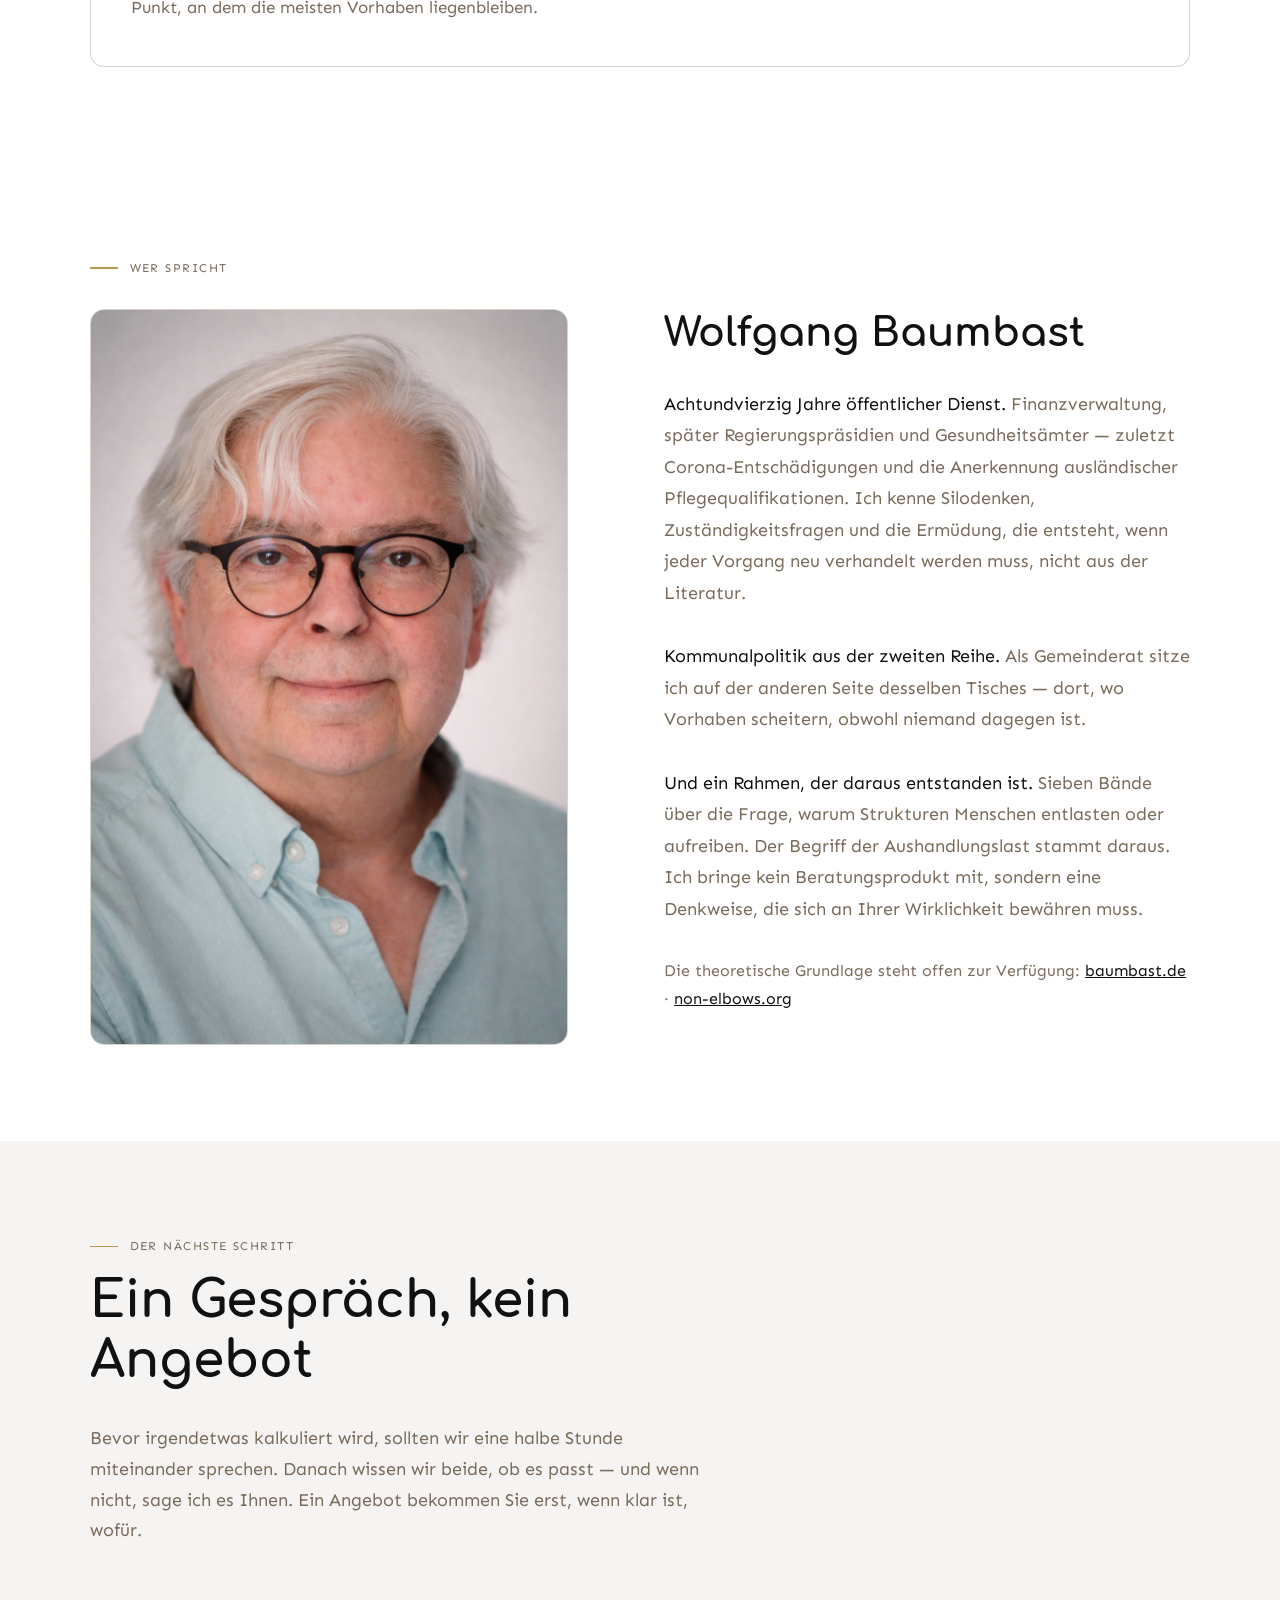
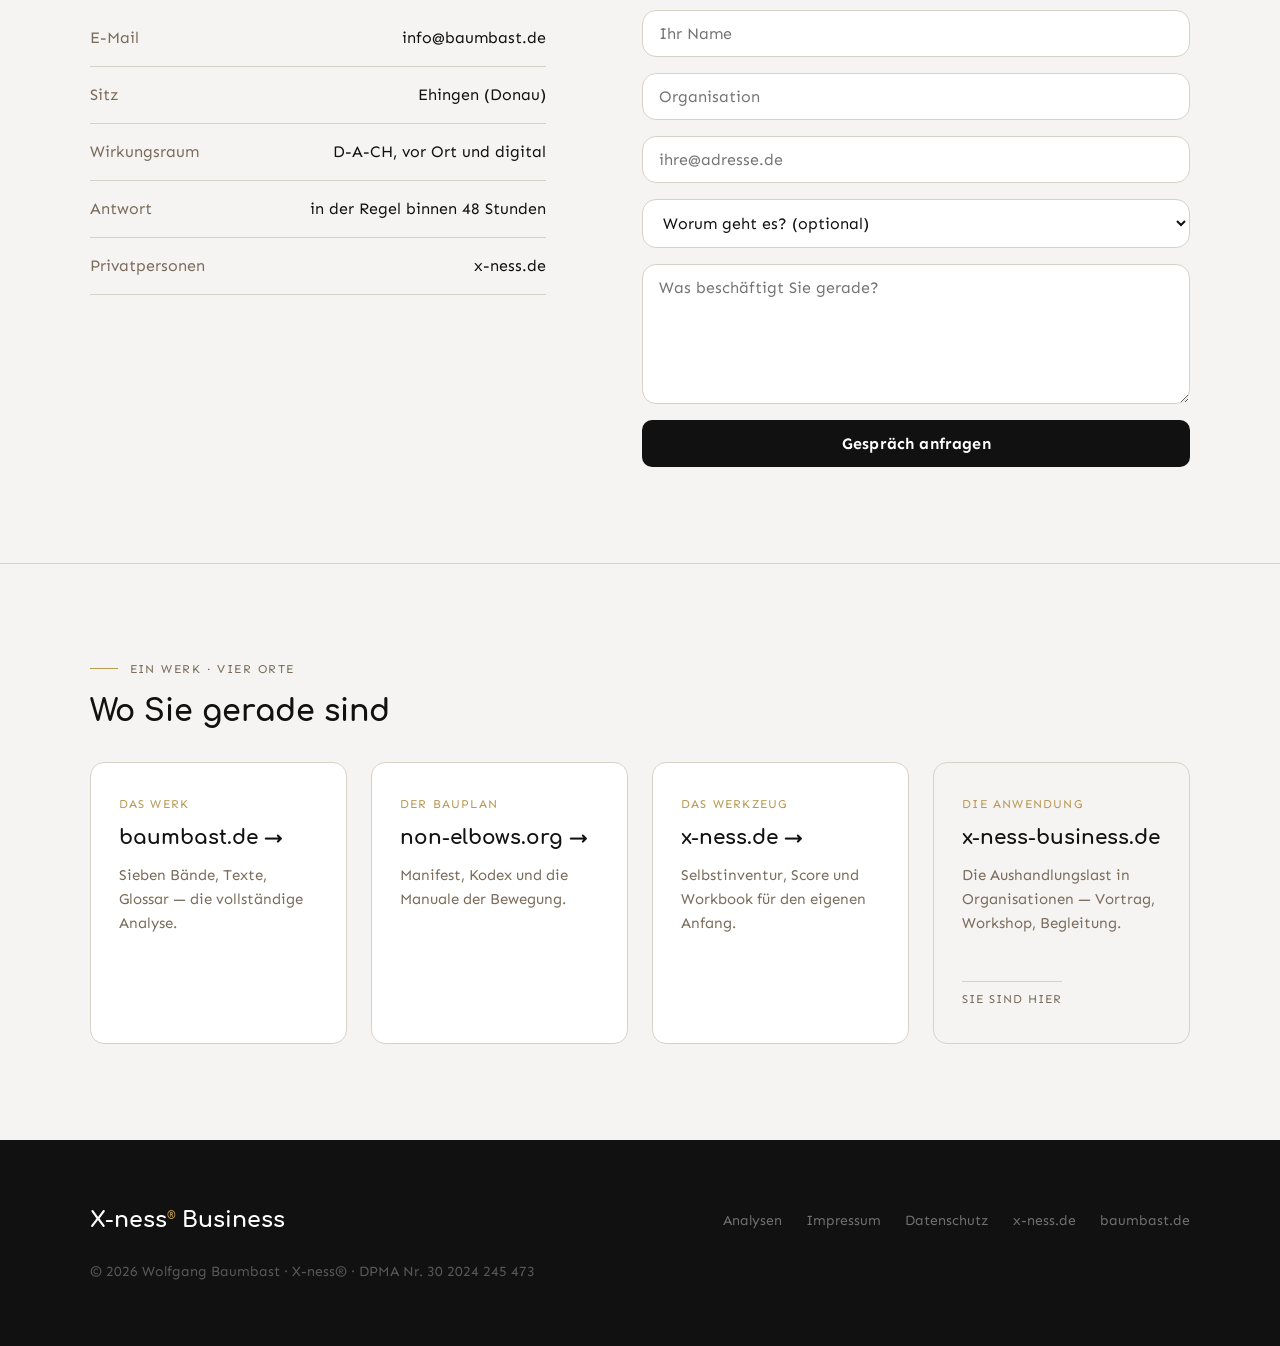
==== commit 6a29f30f: "Add files via upload" ====
--- a/index.html
+++ b/index.html
@@ -19,7 +19,7 @@
   --white:     #FFFFFF;
   --gold:      #B89A55;
   --stone:     #D7D2C8;
-  --taupe:     #A49787;
+  --taupe:     #7A6C5C;
   --petrol:    #3B6D73;
   --gray:      #F5F4F2;
   --serif:     'Non-Elbow-Sans', Georgia, serif;
@@ -42,7 +42,6 @@
   color: var(--black);
   background: var(--white);
   line-height: 1.5;
-  -webkit-font-smoothing: antialiased;
 }
 .score-klar { margin-top: var(--sp-xl); display: grid; grid-template-columns: 1fr 1fr; gap: 24px; }
 .sk-box { border: 1.5px solid var(--stone); border-radius: 14px; padding: 32px 28px; background: var(--white); }
@@ -128,7 +127,7 @@
 }
 .nav-logo { font-family: var(--serif); font-size: 22px; color: var(--black); text-decoration: none; letter-spacing: .01em; }
 .nav-logo sup { font-size: 11px; color: var(--gold); vertical-align: super; }
-.nav-links { display: flex; gap: 32px; list-style: none; }
+.nav-links { display: flex; gap: 26px; list-style: none; }
 .nav-links a { font-size: 16px; font-weight: 400; color: var(--taupe); text-decoration: none; transition: color .2s; }
 .nav-links a:hover { color: var(--black); }
 /* Buttons per spec: primary=black/white, secondary=white/black border */
@@ -429,6 +428,15 @@
   .b-wer, .b-kt-grid { grid-template-columns: 1fr; gap: var(--sp-lg); }
 }
 
+/* Analysen-Teaser */
+.b-analysen { border: 1.5px solid var(--stone); border-top: 2px solid var(--petrol); border-radius: 14px; padding: 44px 40px; display: grid; grid-template-columns: 1.4fr 1fr; gap: var(--sp-lg); align-items: center; margin-top: var(--sp-md); background: var(--white); }
+.b-analysen h3 { font-family: var(--serif); font-size: clamp(22px, 2.6vw, 30px); font-weight: 400; line-height: 1.3; margin-bottom: var(--sp-sm); }
+.b-analysen h3 em { font-style: normal; color: var(--petrol); }
+.b-analysen p { font-size: 17px; line-height: 1.7; color: var(--taupe); margin-bottom: 0; }
+.b-an-side { display: flex; flex-direction: column; gap: 14px; align-items: flex-start; }
+.b-an-tag { font-size: 12px; letter-spacing: .12em; text-transform: uppercase; color: var(--gold); }
+@media (max-width: 860px) { .b-analysen { grid-template-columns: 1fr; gap: var(--sp-md); } }
+
 </style>
 </head>
 <body>
@@ -441,6 +449,7 @@
       <li><a href="#profile">Die f&uuml;nf Profile</a></li>
       <li><a href="#formate">Formate</a></li>
       <li><a href="#wer">Wer spricht</a></li>
+      <li><a href="analysen.html">Analysen</a></li>
       <li><a href="#gespraech" class="nav-cta">Gespr&auml;ch &rarr;</a></li>
     </ul>
   </div>
@@ -642,6 +651,33 @@
   </div>
 </section>
 
+<section id="analysen-teaser">
+  <div class="section-inner">
+    <div class="eyebrow">Texte</div>
+    <h2 style="font-size:clamp(28px,3.4vw,40px);max-width:20ch;">Wie ich auf einen Vorgang schaue</h2>
+    <p style="font-size:18px;max-width:60ch;margin-top:var(--sp-md);color:var(--taupe);line-height:1.7;">
+      Statt einer Methodenbeschreibung finden Sie hier Analysen konkreter Regelungen und
+      Vorg&auml;nge. Woran Sie am ehesten erkennen, ob eine Zusammenarbeit f&uuml;r Sie Sinn ergibt.
+    </p>
+
+    <div class="b-analysen">
+      <div>
+        <div class="b-an-tag">Neu &middot; August 2026</div>
+        <h3>Was das Bundeserprobungsgesetz kann &mdash; und was es <em>voraussetzt</em></h3>
+        <p>
+          Kommunen d&uuml;rfen k&uuml;nftig von Verfahrensvorschriften des Bundes abweichen. Der Antrag
+          verlangt allerdings eine Aussage dar&uuml;ber, wie der Schutzzweck der Norm anders
+          erreicht wird &mdash; und das ist der Punkt, an dem die meisten Vorhaben liegenbleiben.
+        </p>
+      </div>
+      <div class="b-an-side">
+        <a href="analyse_bundeserprobungsgesetz.html" class="btn-primary">Analyse lesen</a>
+        <a href="analysen.html" class="btn-line">Alle Texte</a>
+      </div>
+    </div>
+  </div>
+</section>
+
 <section id="wer">
   <div class="section-inner">
     <div class="eyebrow">Wer spricht</div>
@@ -749,6 +785,7 @@
   <div class="footer-inner">
     <a href="index.html" class="footer-logo">X-ness<sup>&reg;</sup> Business</a>
     <ul class="footer-links">
+      <li><a href="analysen.html">Analysen</a></li>
       <li><a href="impressum.html">Impressum</a></li>
       <li><a href="datenschutz.html">Datenschutz</a></li>
       <li><a href="https://www.x-ness.de" target="_blank" rel="noopener">x-ness.de</a></li>
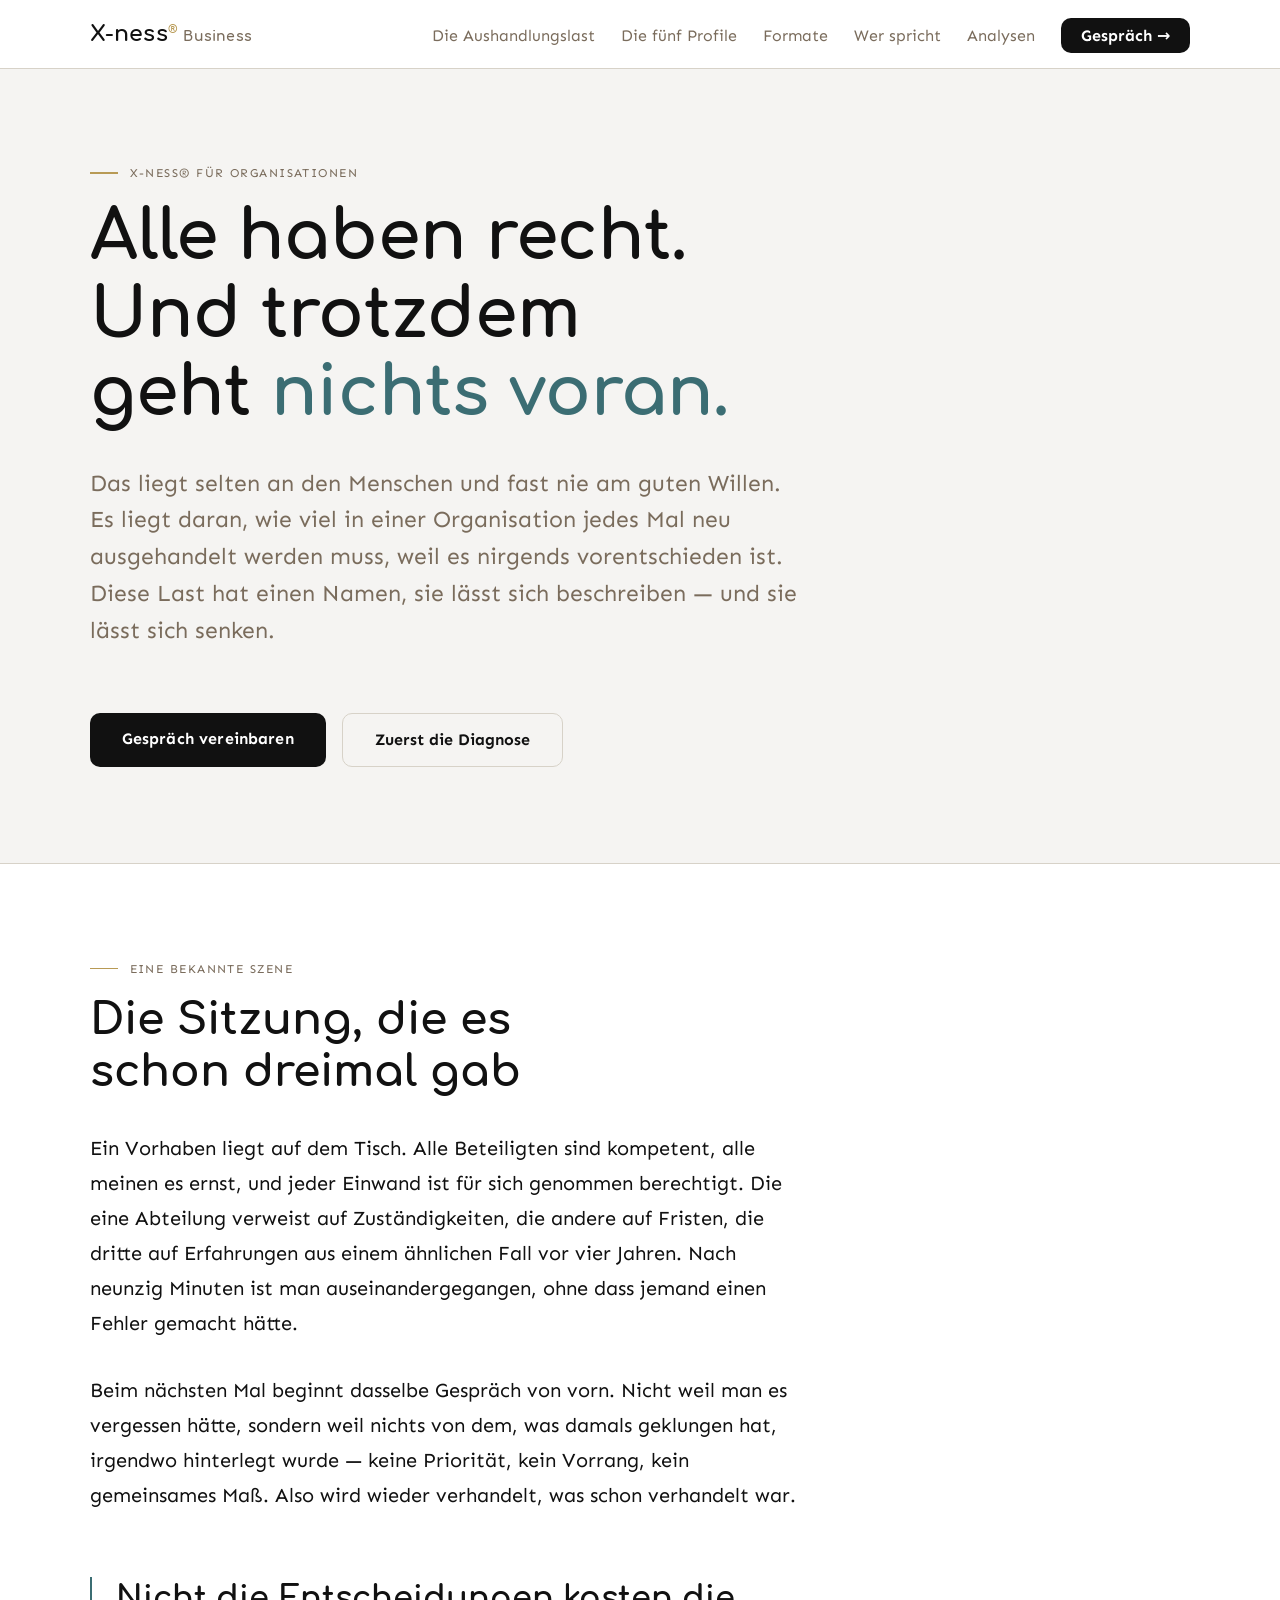
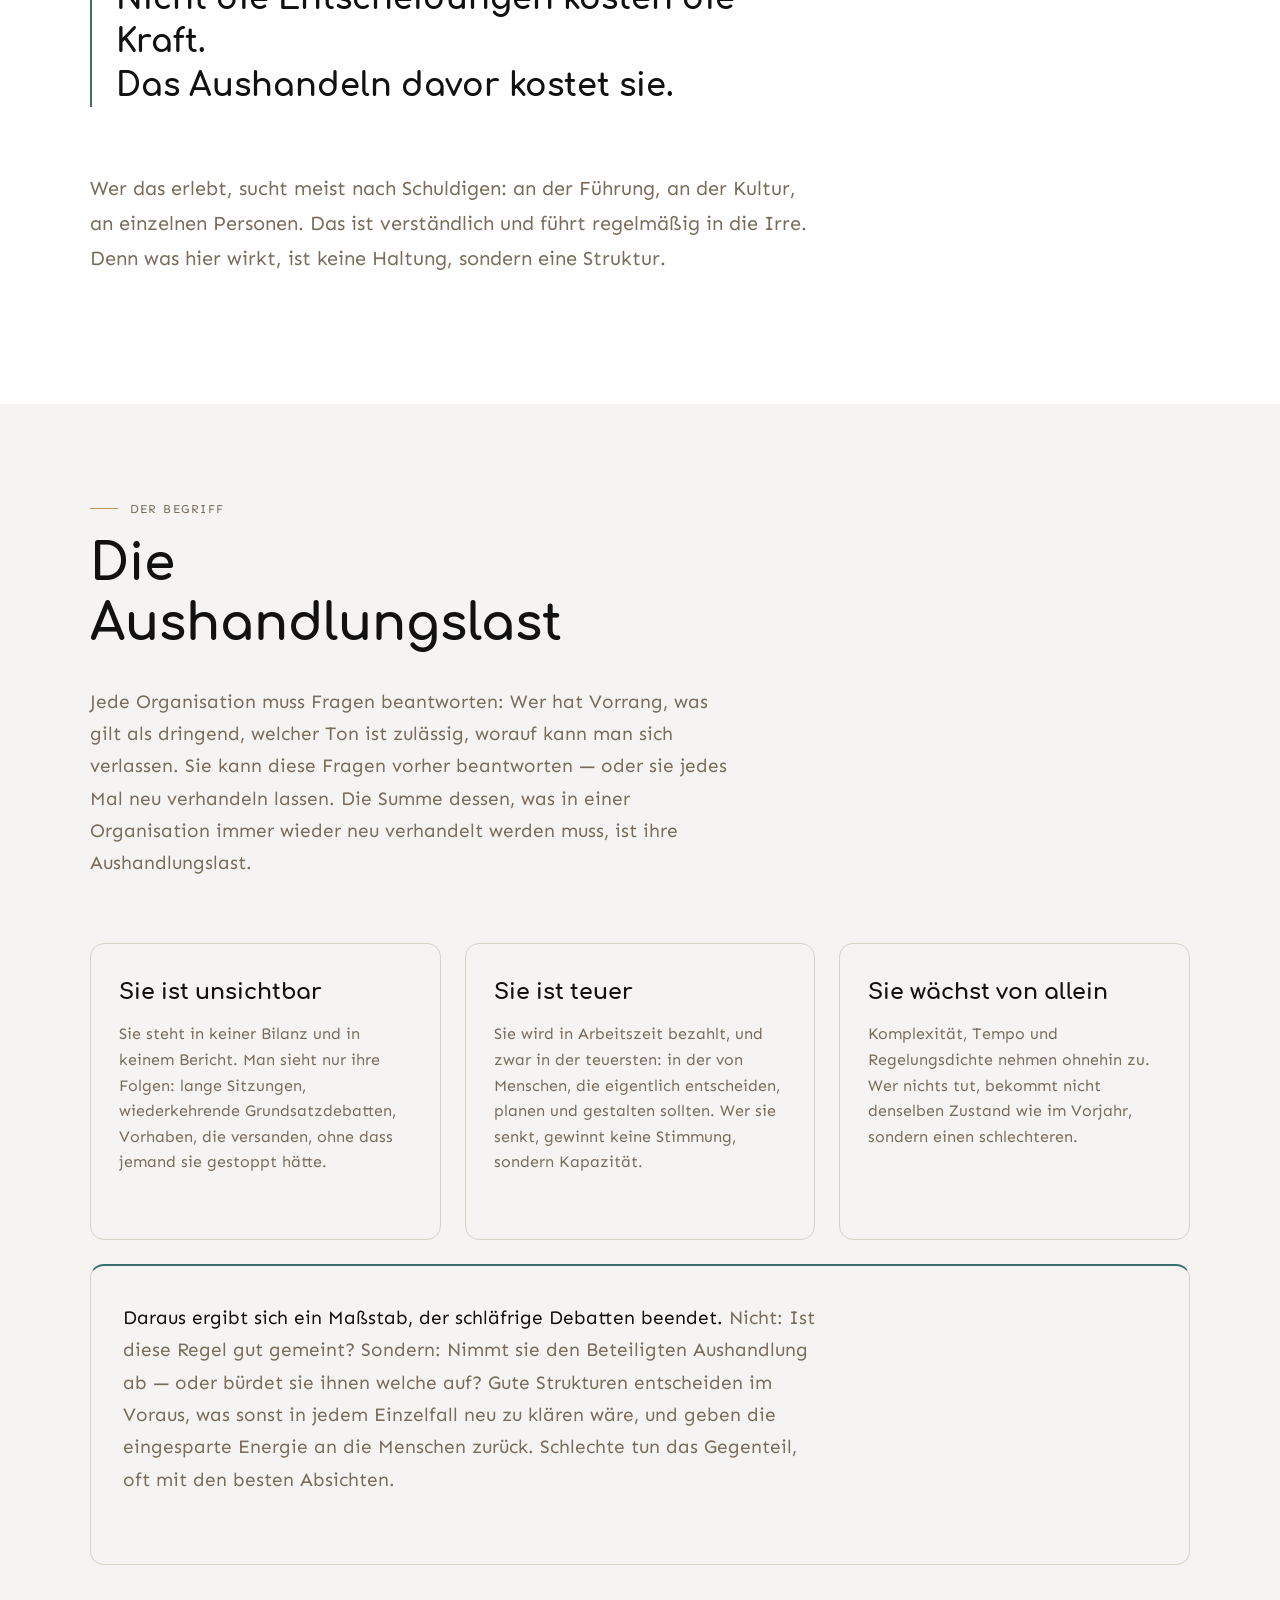
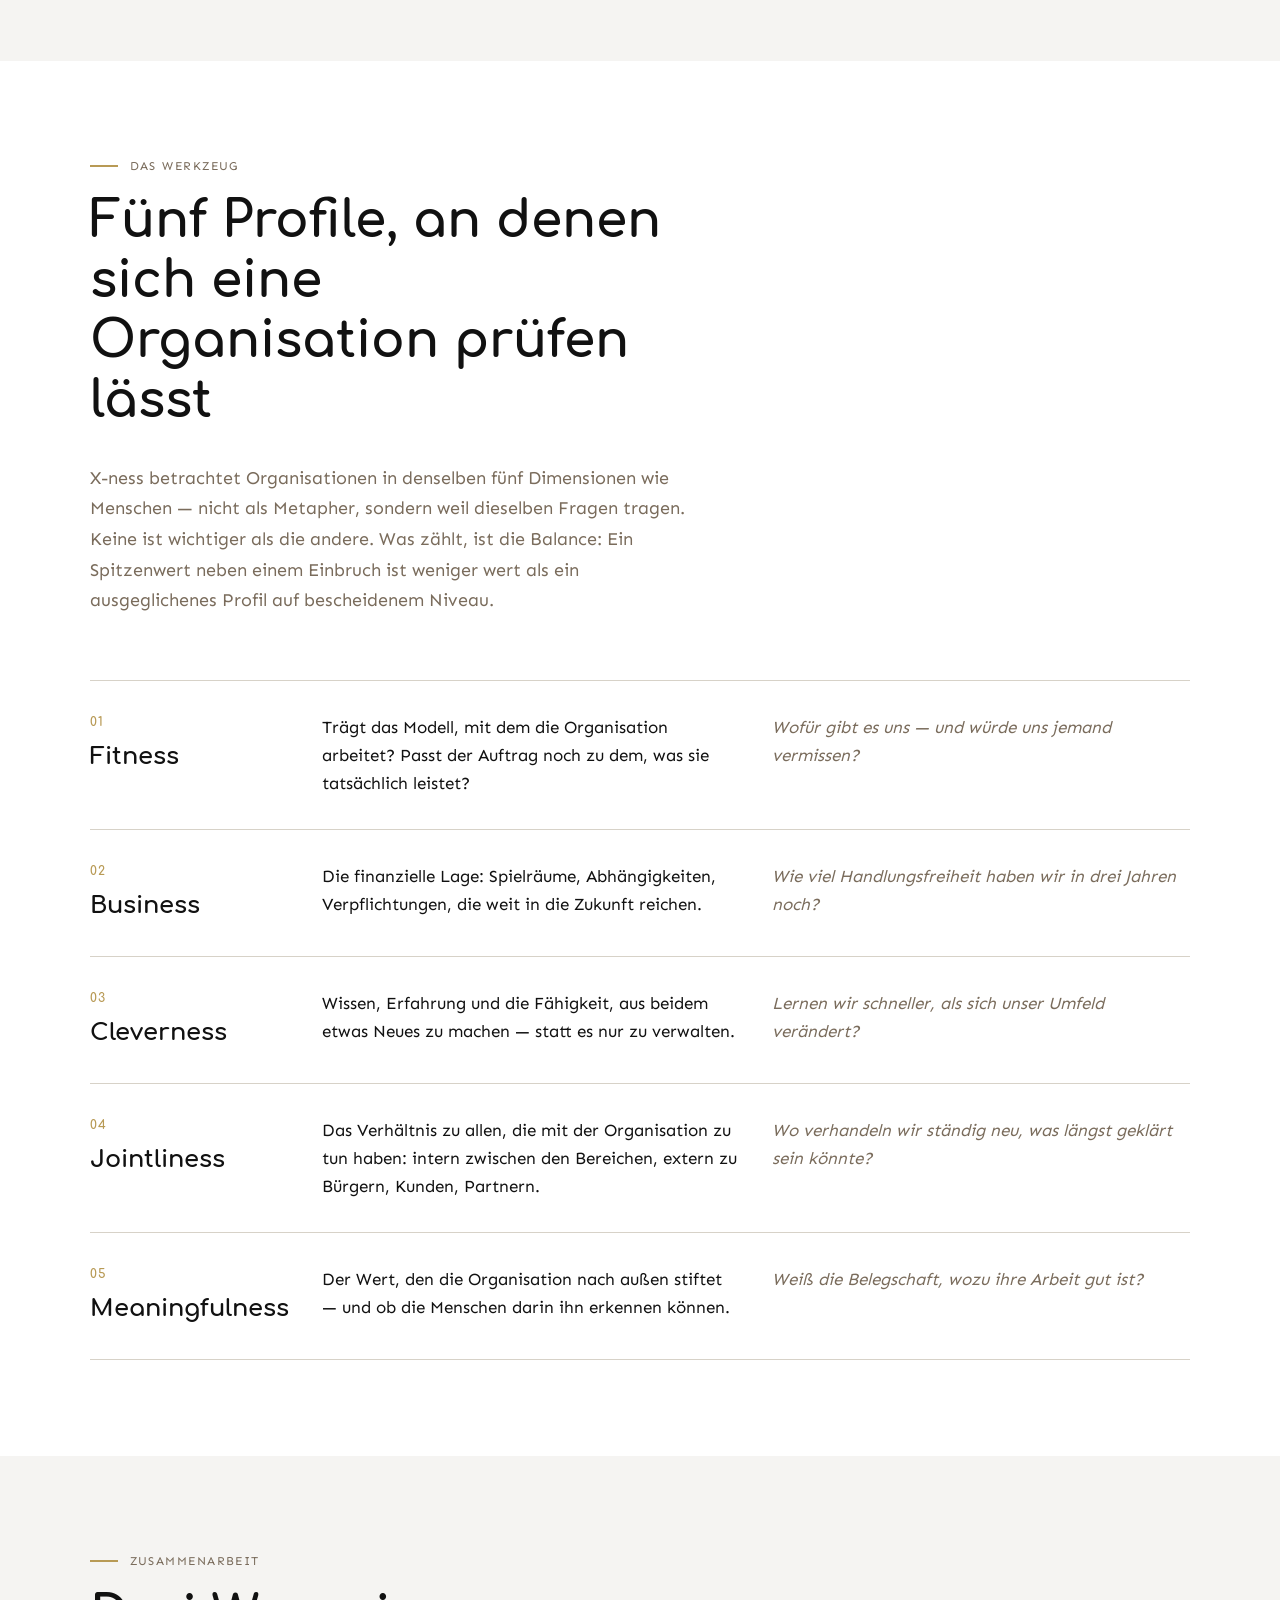
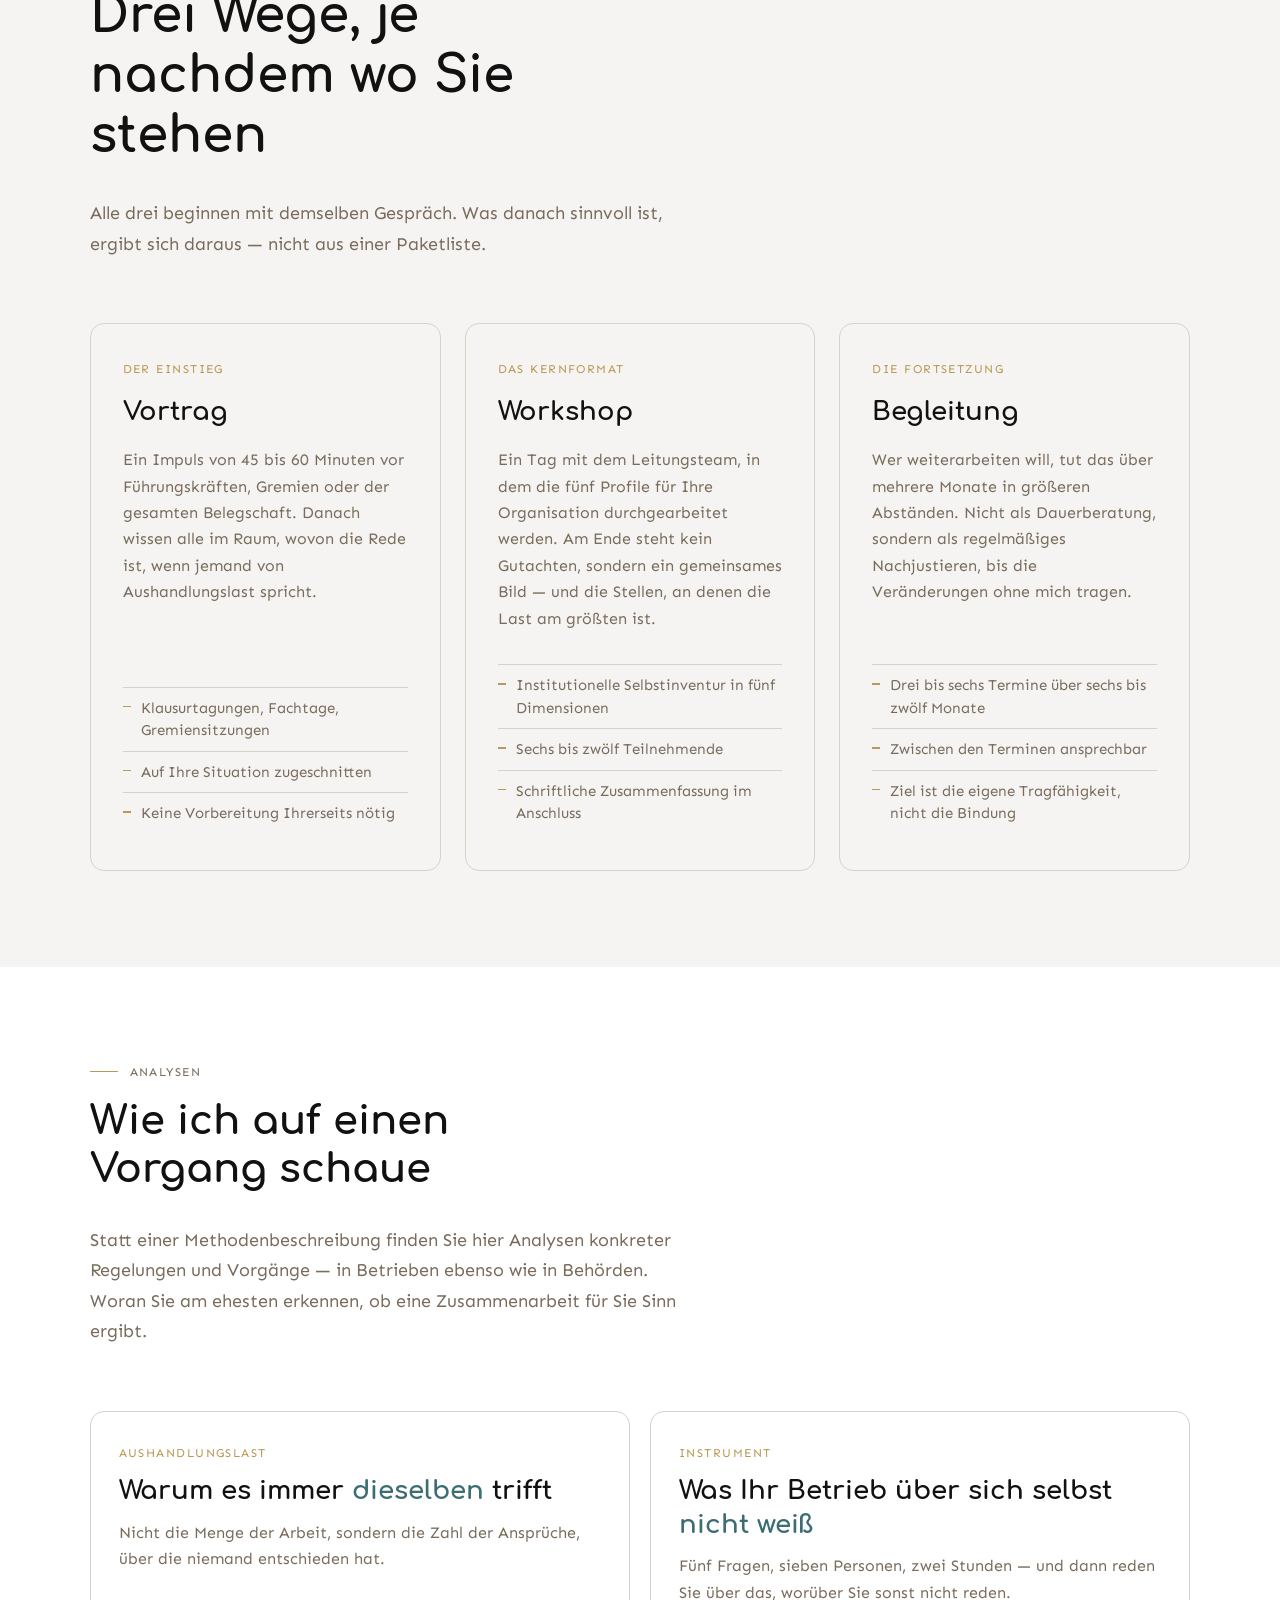
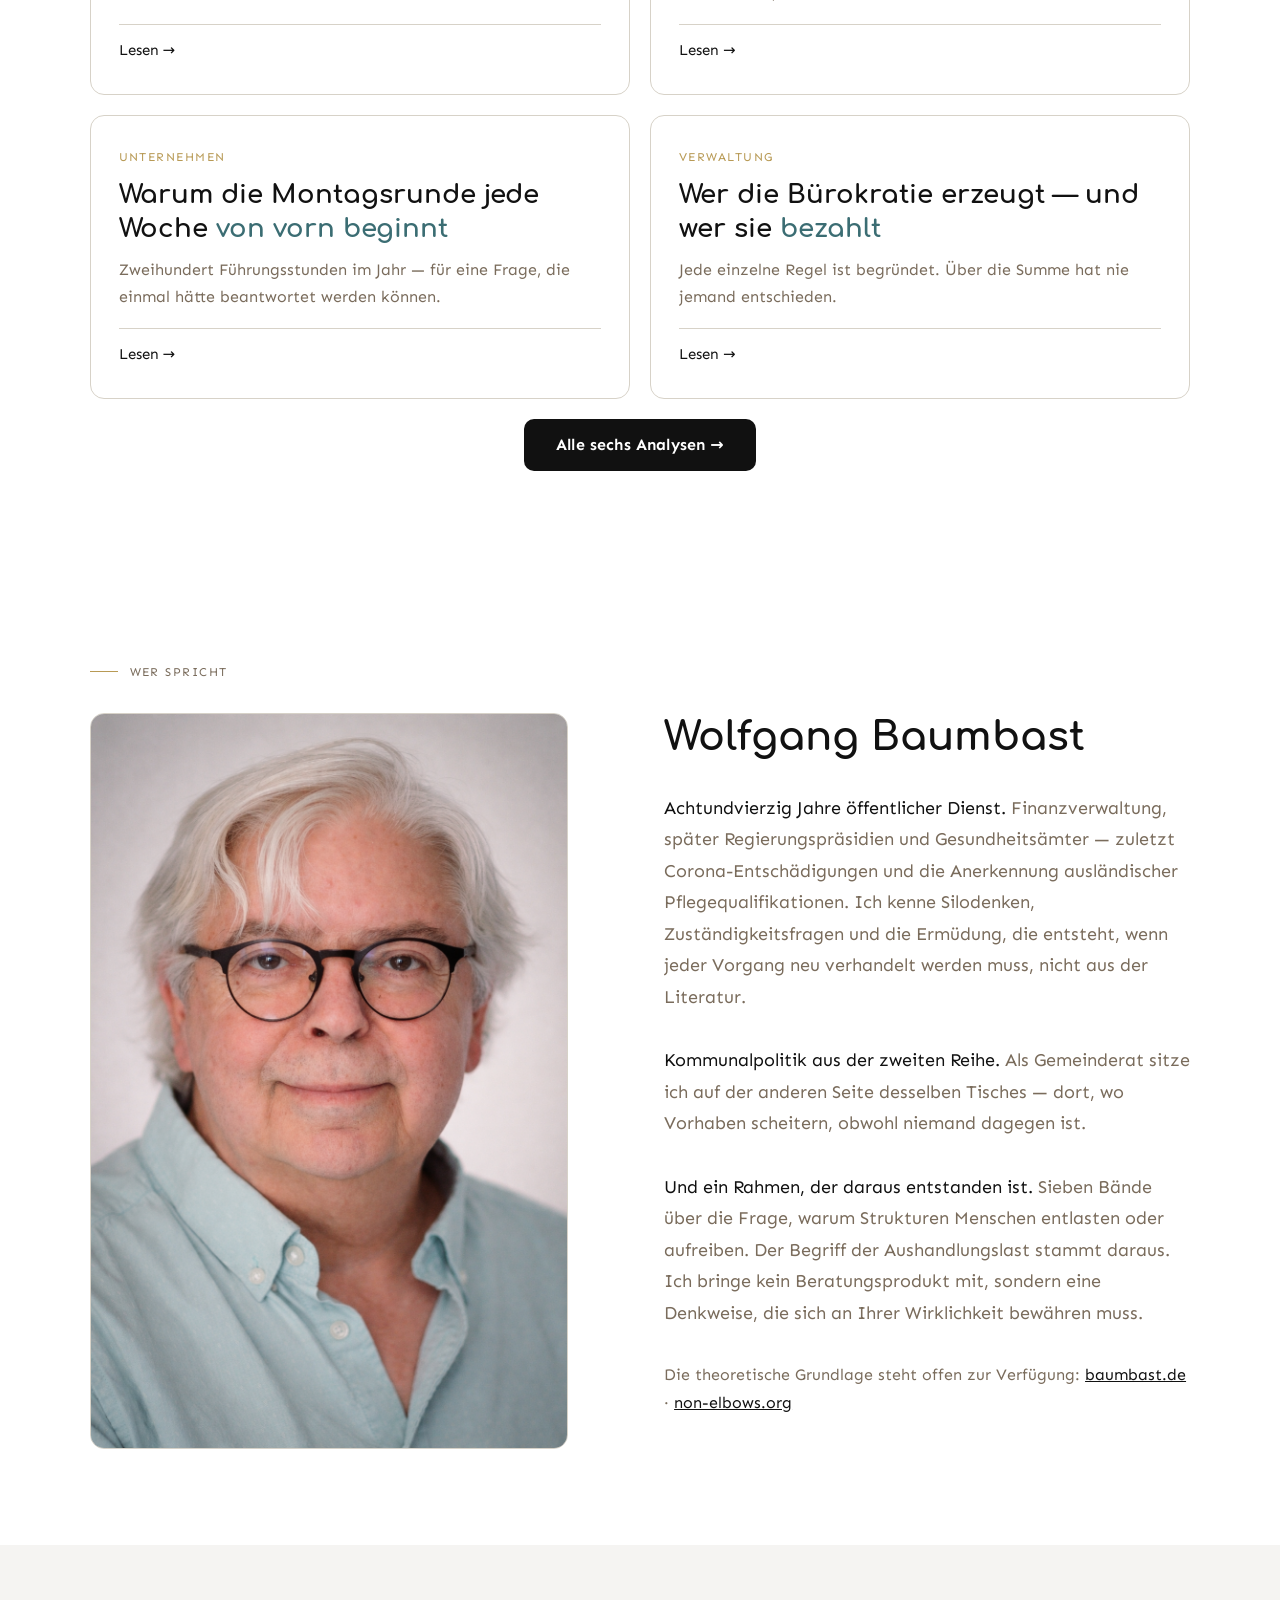
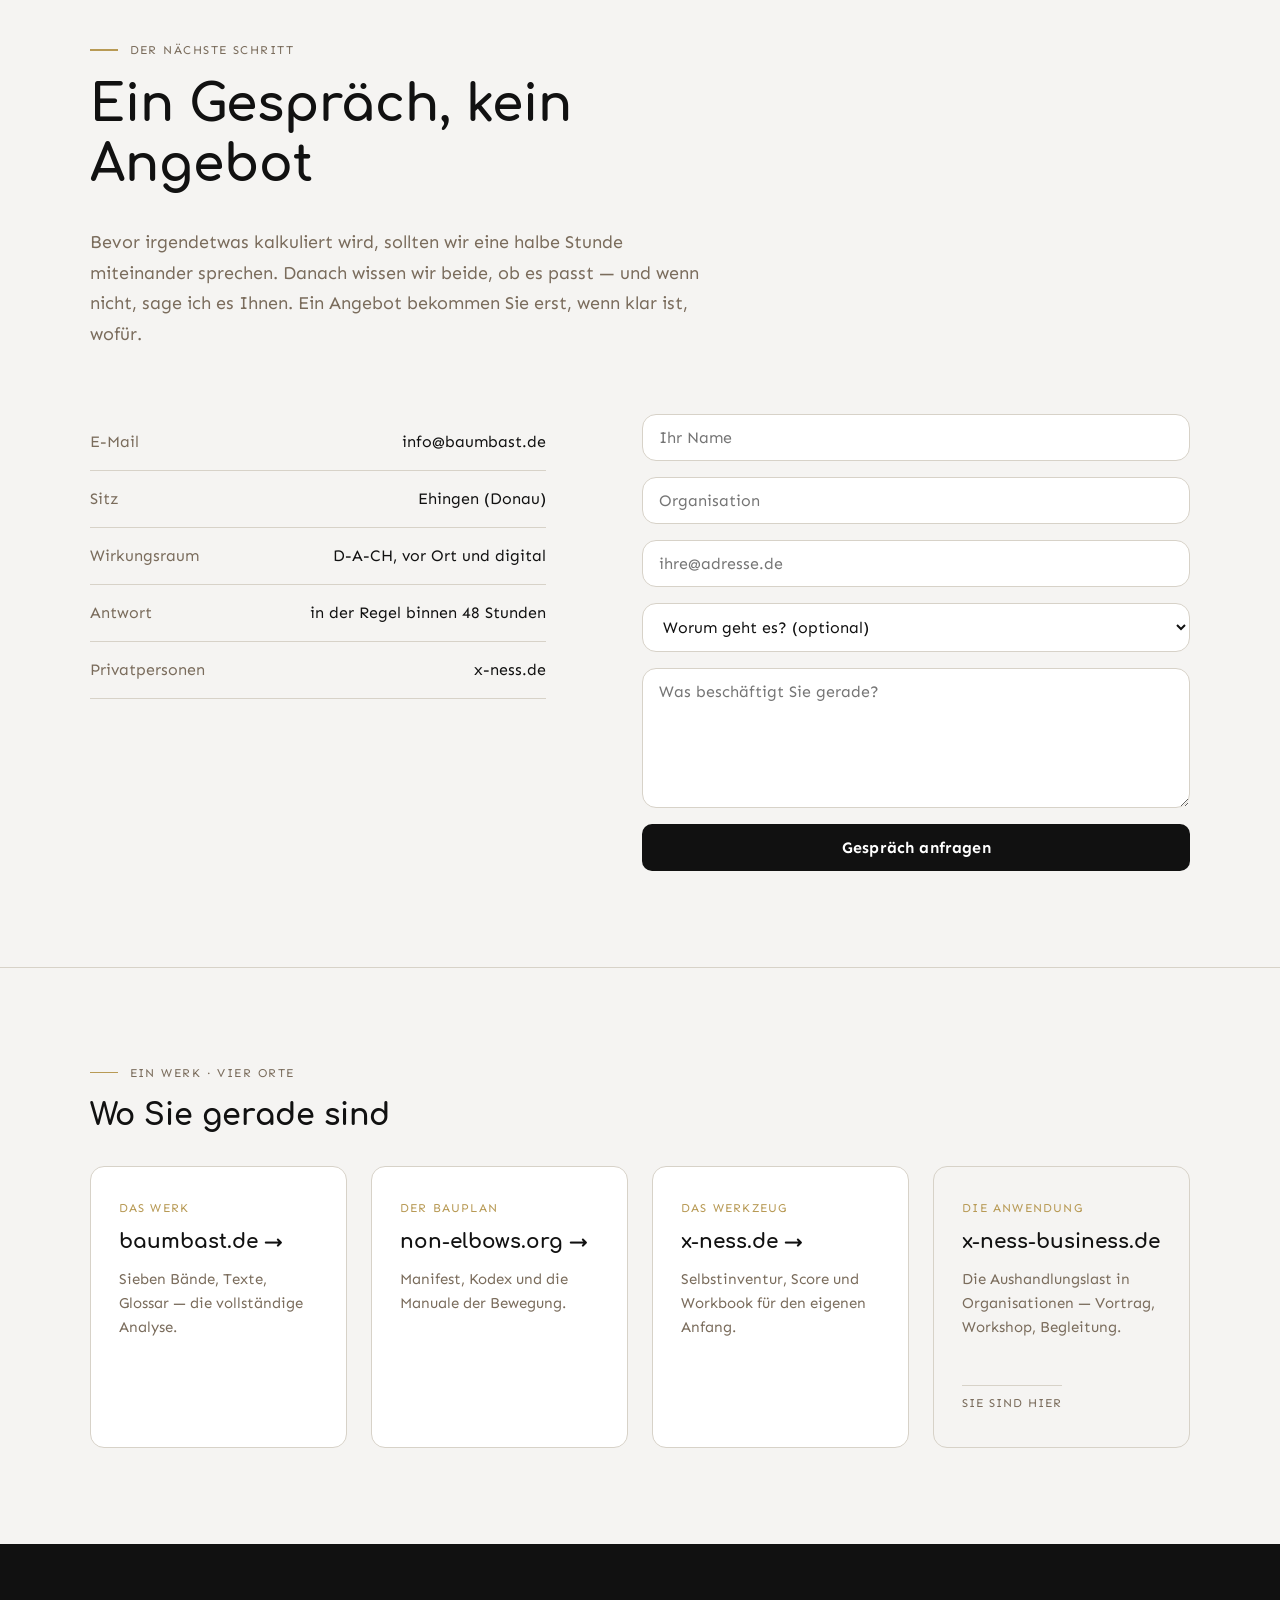
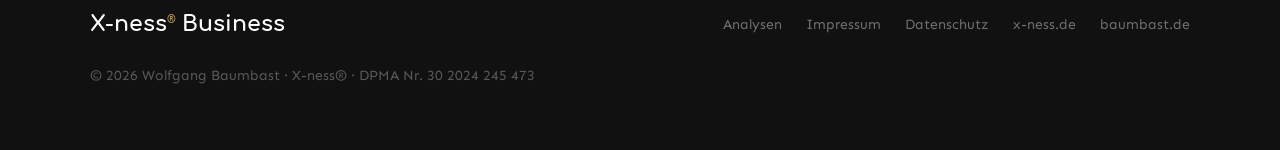
==== commit 6b131a4c: "Add files via upload" ====
--- a/index.html
+++ b/index.html
@@ -429,13 +429,16 @@
 }
 
 /* Analysen-Teaser */
-.b-analysen { border: 1.5px solid var(--stone); border-top: 2px solid var(--petrol); border-radius: 14px; padding: 44px 40px; display: grid; grid-template-columns: 1.4fr 1fr; gap: var(--sp-lg); align-items: center; margin-top: var(--sp-md); background: var(--white); }
-.b-analysen h3 { font-family: var(--serif); font-size: clamp(22px, 2.6vw, 30px); font-weight: 400; line-height: 1.3; margin-bottom: var(--sp-sm); }
-.b-analysen h3 em { font-style: normal; color: var(--petrol); }
-.b-analysen p { font-size: 17px; line-height: 1.7; color: var(--taupe); margin-bottom: 0; }
-.b-an-side { display: flex; flex-direction: column; gap: 14px; align-items: flex-start; }
-.b-an-tag { font-size: 12px; letter-spacing: .12em; text-transform: uppercase; color: var(--gold); }
-@media (max-width: 860px) { .b-analysen { grid-template-columns: 1fr; gap: var(--sp-md); } }
+.b-an-grid { display: grid; grid-template-columns: 1fr 1fr; gap: 20px; margin-top: var(--sp-lg); }
+.b-an-card { display: flex; flex-direction: column; border: 1.5px solid var(--stone); border-radius: 14px; padding: 32px 28px; background: var(--white); text-decoration: none; color: inherit; transition: box-shadow .2s, border-color .2s; }
+.b-an-card:hover { box-shadow: 0 6px 20px rgba(17,17,17,.10); border-color: var(--taupe); }
+.b-an-tag { font-size: 12px; letter-spacing: .12em; text-transform: uppercase; color: var(--gold); margin-bottom: 12px; }
+.b-an-card h3 { font-family: var(--serif); font-size: clamp(20px, 2.4vw, 26px); font-weight: 400; line-height: 1.3; margin-bottom: 12px; }
+.b-an-card h3 em { font-style: normal; color: var(--petrol); }
+.b-an-card p { font-size: 16px; line-height: 1.65; color: var(--taupe); margin-bottom: 0; flex-grow: 1; }
+.b-an-card .b-an-weiter { font-size: 15px; color: var(--black); margin-top: 18px; padding-top: 14px; border-top: 1px solid var(--stone); }
+.b-an-alle { display: flex; align-items: center; justify-content: center; margin-top: 20px; }
+@media (max-width: 860px) { .b-an-grid { grid-template-columns: 1fr; } }
 
 </style>
 </head>
@@ -653,27 +656,48 @@
 
 <section id="analysen-teaser">
   <div class="section-inner">
-    <div class="eyebrow">Texte</div>
-    <h2 style="font-size:clamp(28px,3.4vw,40px);max-width:20ch;">Wie ich auf einen Vorgang schaue</h2>
+    <div class="eyebrow">Analysen</div>
+    <h2 style="font-size:clamp(28px,3.4vw,40px);max-width:22ch;">Wie ich auf einen Vorgang schaue</h2>
     <p style="font-size:18px;max-width:60ch;margin-top:var(--sp-md);color:var(--taupe);line-height:1.7;">
       Statt einer Methodenbeschreibung finden Sie hier Analysen konkreter Regelungen und
-      Vorg&auml;nge. Woran Sie am ehesten erkennen, ob eine Zusammenarbeit f&uuml;r Sie Sinn ergibt.
+      Vorg&auml;nge &mdash; in Betrieben ebenso wie in Beh&ouml;rden. Woran Sie am ehesten erkennen,
+      ob eine Zusammenarbeit f&uuml;r Sie Sinn ergibt.
     </p>
 
-    <div class="b-analysen">
-      <div>
-        <div class="b-an-tag">Neu &middot; August 2026</div>
-        <h3>Was das Bundeserprobungsgesetz kann &mdash; und was es <em>voraussetzt</em></h3>
-        <p>
-          Kommunen d&uuml;rfen k&uuml;nftig von Verfahrensvorschriften des Bundes abweichen. Der Antrag
-          verlangt allerdings eine Aussage dar&uuml;ber, wie der Schutzzweck der Norm anders
-          erreicht wird &mdash; und das ist der Punkt, an dem die meisten Vorhaben liegenbleiben.
-        </p>
-      </div>
-      <div class="b-an-side">
-        <a href="analyse_bundeserprobungsgesetz.html" class="btn-primary">Analyse lesen</a>
-        <a href="analysen.html" class="btn-line">Alle Texte</a>
-      </div>
+    <div class="b-an-grid">
+
+      <a class="b-an-card" href="analyse_aushandlungslast.html">
+        <div class="b-an-tag">Aushandlungslast</div>
+        <h3>Warum es immer <em>dieselben</em> trifft</h3>
+        <p>Nicht die Menge der Arbeit, sondern die Zahl der Anspr&uuml;che, &uuml;ber die niemand entschieden hat.</p>
+        <div class="b-an-weiter">Lesen &rarr;</div>
+      </a>
+
+      <a class="b-an-card" href="analyse_score.html">
+        <div class="b-an-tag">Instrument</div>
+        <h3>Was Ihr Betrieb &uuml;ber sich selbst <em>nicht wei&szlig;</em></h3>
+        <p>F&uuml;nf Fragen, sieben Personen, zwei Stunden &mdash; und dann reden Sie &uuml;ber das, wor&uuml;ber Sie sonst nicht reden.</p>
+        <div class="b-an-weiter">Lesen &rarr;</div>
+      </a>
+
+      <a class="b-an-card" href="analyse_montagsrunde.html">
+        <div class="b-an-tag">Unternehmen</div>
+        <h3>Warum die Montagsrunde jede Woche <em>von vorn beginnt</em></h3>
+        <p>Zweihundert F&uuml;hrungsstunden im Jahr &mdash; f&uuml;r eine Frage, die einmal h&auml;tte beantwortet werden k&ouml;nnen.</p>
+        <div class="b-an-weiter">Lesen &rarr;</div>
+      </a>
+
+      <a class="b-an-card" href="analyse_meritorik.html">
+        <div class="b-an-tag">Verwaltung</div>
+        <h3>Wer die B&uuml;rokratie erzeugt &mdash; und wer sie <em>bezahlt</em></h3>
+        <p>Jede einzelne Regel ist begr&uuml;ndet. &Uuml;ber die Summe hat nie jemand entschieden.</p>
+        <div class="b-an-weiter">Lesen &rarr;</div>
+      </a>
+
+    </div>
+
+    <div class="b-an-alle">
+      <a href="analysen.html" class="btn-primary">Alle sechs Analysen &rarr;</a>
     </div>
   </div>
 </section>
